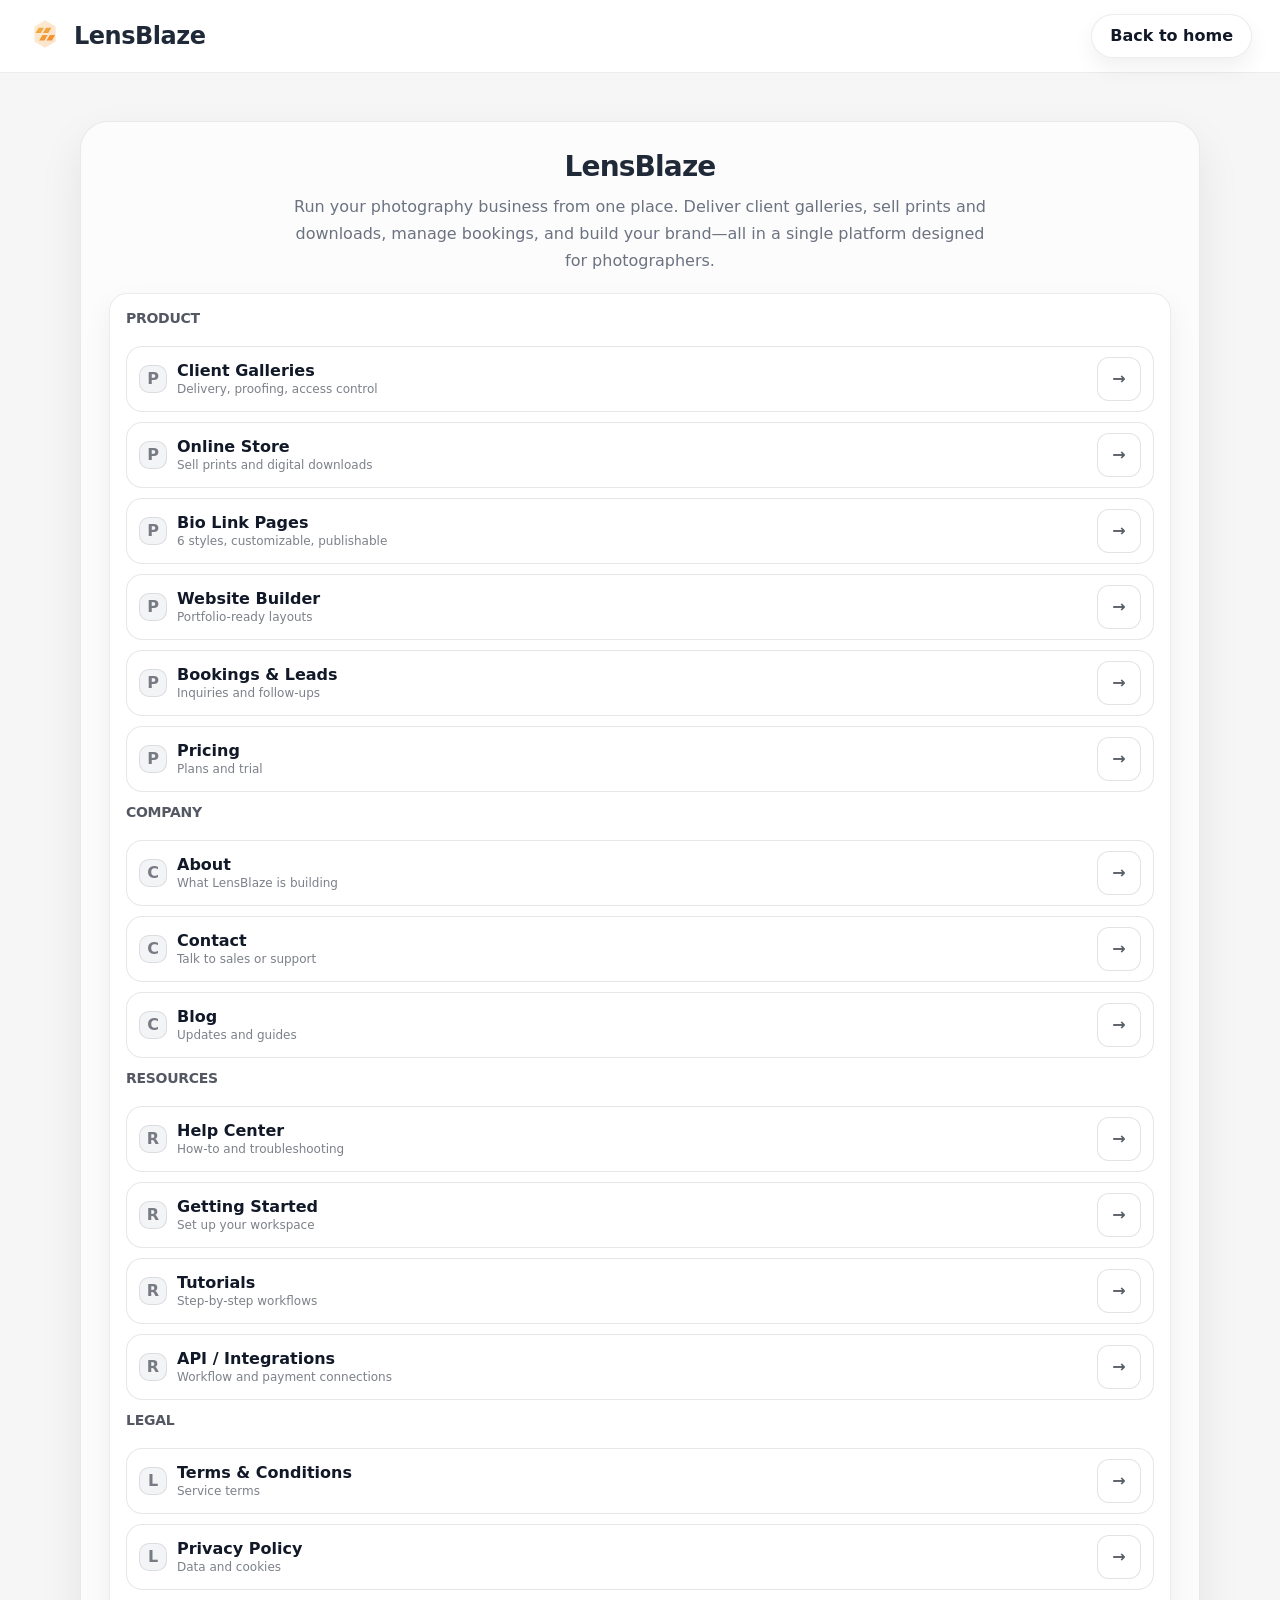
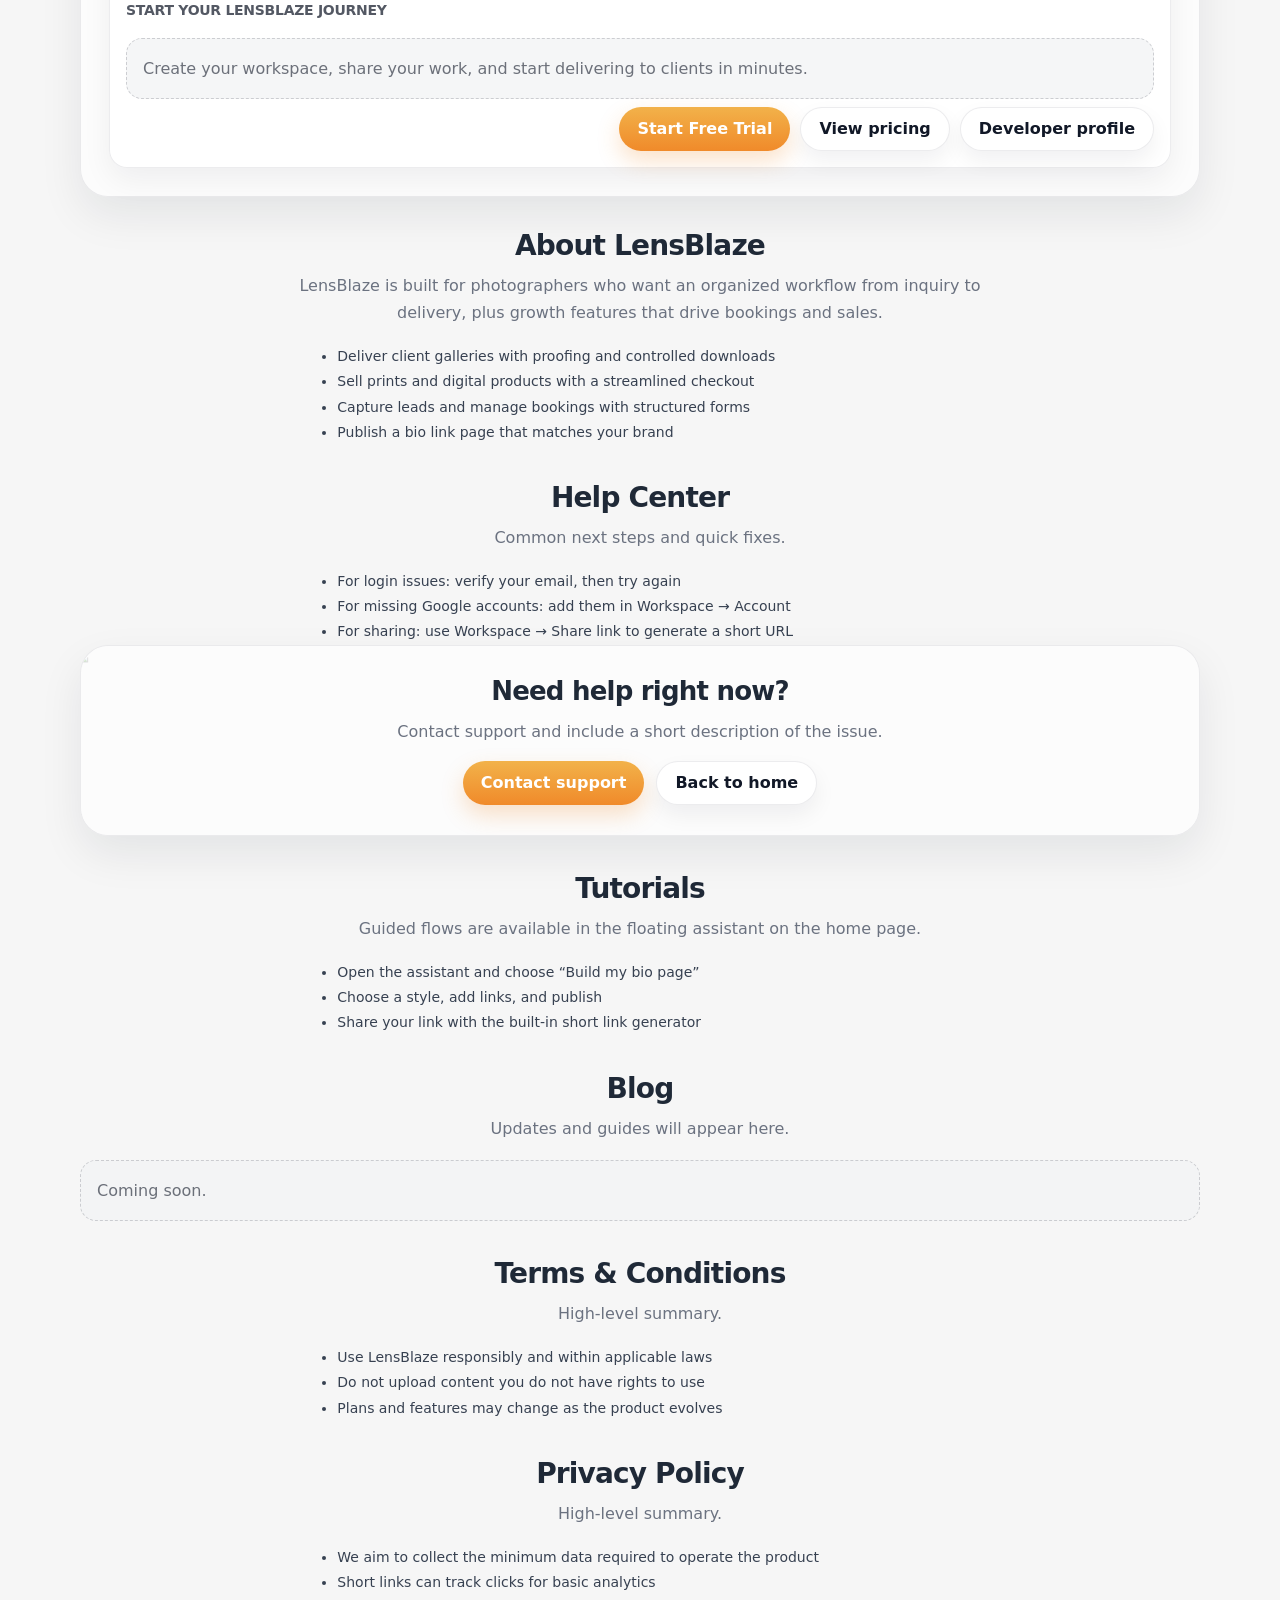
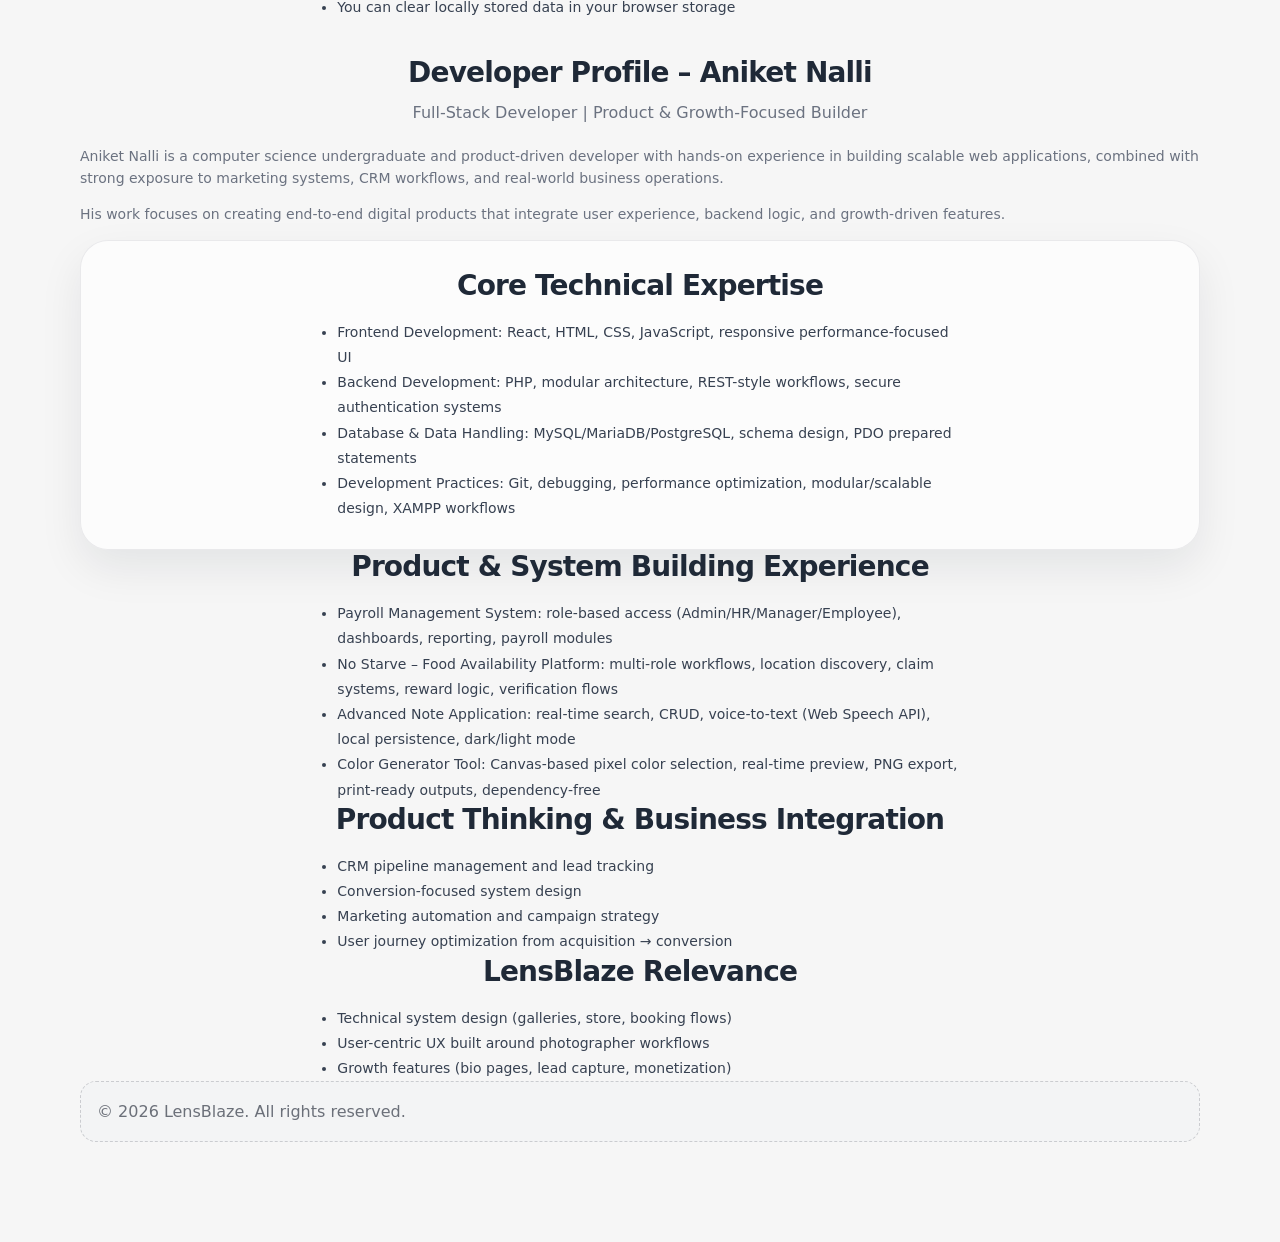
==== links.html @ 8cf66e0a "refactor: simplify environment variable handling and array syntax - Remove strict_types declaration " ====
<!doctype html>
<html lang="en">
  <head>
    <meta charset="utf-8" />
    <meta name="viewport" content="width=device-width, initial-scale=1" />
    <title>LensBlaze - Links</title>
    <link rel="stylesheet" href="./styles.css?v=20260401-3" />
  </head>
  <body>
    <header class="topbar" role="banner">
      <div class="topbar__inner">
        <a class="brand" href="./index.html" aria-label="LensBlaze home">
          <span class="brand__mark" aria-hidden="true">
            <svg viewBox="0 0 64 64" width="34" height="34">
              <defs>
                <linearGradient id="g-links" x1="0" x2="1" y1="0" y2="1">
                  <stop offset="0" stop-color="#f2b24a" />
                  <stop offset="1" stop-color="#f08a2a" />
                </linearGradient>
              </defs>
              <path fill="url(#g-links)" d="M32 6 52 18v28L32 58 12 46V18z" opacity="0.25" />
              <path
                fill="url(#g-links)"
                d="M20 20h10l-6 10h-10zm14 0h10l-6 10h-10zm-7 14h10l-6 10H21zm14 0h10l-6 10H35z"
              />
            </svg>
          </span>
          <span class="brand__name">LensBlaze</span>
        </a>
        <div class="topbar__actions">
          <a class="btn btn--secondary" href="./index.html">Back to home</a>
        </div>
      </div>
    </header>

    <main class="page" role="main">
      <section class="content">
        <section class="section section--contrast anchor" id="footer-links" aria-label="LensBlaze links">
          <header class="section__header">
            <h1 class="section__title">LensBlaze</h1>
            <p class="section__subtitle">
              Run your photography business from one place. Deliver client galleries, sell prints and downloads, manage bookings, and build your brand—all in a single platform designed for photographers.
            </p>
          </header>

          <div class="workspace__layout" style="grid-template-columns: 1fr; padding-top: 0">
            <div class="workspace__main" style="min-height: auto">
              <div class="ws-panel is-active">
                <div class="ws-grid" style="grid-template-columns: repeat(2, minmax(0, 1fr))">
                  <div class="ws-field ws-field--full" id="product" aria-label="Product">
                    <div class="ws-panel__title">Product</div>
                    <div class="ws-links" role="list">
                      <a class="ws-link" href="./index.html#features">
                        <div class="ws-link__drag">P</div>
                        <div class="ws-link__meta">
                          <div class="ws-link__title">Client Galleries</div>
                          <div class="ws-link__url">Delivery, proofing, access control</div>
                        </div>
                        <div class="ws-link__actions"><div class="ws-link__btn">→</div></div>
                      </a>
                      <a class="ws-link" href="./index.html#features">
                        <div class="ws-link__drag">P</div>
                        <div class="ws-link__meta">
                          <div class="ws-link__title">Online Store</div>
                          <div class="ws-link__url">Sell prints and digital downloads</div>
                        </div>
                        <div class="ws-link__actions"><div class="ws-link__btn">→</div></div>
                      </a>
                      <a class="ws-link" href="./index.html#bio">
                        <div class="ws-link__drag">P</div>
                        <div class="ws-link__meta">
                          <div class="ws-link__title">Bio Link Pages</div>
                          <div class="ws-link__url">6 styles, customizable, publishable</div>
                        </div>
                        <div class="ws-link__actions"><div class="ws-link__btn">→</div></div>
                      </a>
                      <a class="ws-link" href="./index.html#features">
                        <div class="ws-link__drag">P</div>
                        <div class="ws-link__meta">
                          <div class="ws-link__title">Website Builder</div>
                          <div class="ws-link__url">Portfolio-ready layouts</div>
                        </div>
                        <div class="ws-link__actions"><div class="ws-link__btn">→</div></div>
                      </a>
                      <a class="ws-link" href="./index.html#features">
                        <div class="ws-link__drag">P</div>
                        <div class="ws-link__meta">
                          <div class="ws-link__title">Bookings & Leads</div>
                          <div class="ws-link__url">Inquiries and follow-ups</div>
                        </div>
                        <div class="ws-link__actions"><div class="ws-link__btn">→</div></div>
                      </a>
                      <a class="ws-link" href="./index.html#pricing">
                        <div class="ws-link__drag">P</div>
                        <div class="ws-link__meta">
                          <div class="ws-link__title">Pricing</div>
                          <div class="ws-link__url">Plans and trial</div>
                        </div>
                        <div class="ws-link__actions"><div class="ws-link__btn">→</div></div>
                      </a>
                    </div>
                  </div>

                  <div class="ws-field ws-field--full" id="company" aria-label="Company">
                    <div class="ws-panel__title">Company</div>
                    <div class="ws-links" role="list">
                      <a class="ws-link" href="#about-lensblaze">
                        <div class="ws-link__drag">C</div>
                        <div class="ws-link__meta">
                          <div class="ws-link__title">About</div>
                          <div class="ws-link__url">What LensBlaze is building</div>
                        </div>
                        <div class="ws-link__actions"><div class="ws-link__btn">→</div></div>
                      </a>
                      <a class="ws-link" href="./index.html?modal=contact#contact">
                        <div class="ws-link__drag">C</div>
                        <div class="ws-link__meta">
                          <div class="ws-link__title">Contact</div>
                          <div class="ws-link__url">Talk to sales or support</div>
                        </div>
                        <div class="ws-link__actions"><div class="ws-link__btn">→</div></div>
                      </a>
                      <a class="ws-link" href="#blog">
                        <div class="ws-link__drag">C</div>
                        <div class="ws-link__meta">
                          <div class="ws-link__title">Blog</div>
                          <div class="ws-link__url">Updates and guides</div>
                        </div>
                        <div class="ws-link__actions"><div class="ws-link__btn">→</div></div>
                      </a>
                    </div>
                  </div>

                  <div class="ws-field ws-field--full" id="resources" aria-label="Resources">
                    <div class="ws-panel__title">Resources</div>
                    <div class="ws-links" role="list">
                      <a class="ws-link" href="#help-center">
                        <div class="ws-link__drag">R</div>
                        <div class="ws-link__meta">
                          <div class="ws-link__title">Help Center</div>
                          <div class="ws-link__url">How-to and troubleshooting</div>
                        </div>
                        <div class="ws-link__actions"><div class="ws-link__btn">→</div></div>
                      </a>
                      <a class="ws-link" href="./index.html#workspace">
                        <div class="ws-link__drag">R</div>
                        <div class="ws-link__meta">
                          <div class="ws-link__title">Getting Started</div>
                          <div class="ws-link__url">Set up your workspace</div>
                        </div>
                        <div class="ws-link__actions"><div class="ws-link__btn">→</div></div>
                      </a>
                      <a class="ws-link" href="#tutorials">
                        <div class="ws-link__drag">R</div>
                        <div class="ws-link__meta">
                          <div class="ws-link__title">Tutorials</div>
                          <div class="ws-link__url">Step-by-step workflows</div>
                        </div>
                        <div class="ws-link__actions"><div class="ws-link__btn">→</div></div>
                      </a>
                      <a class="ws-link" href="./index.html#integrations">
                        <div class="ws-link__drag">R</div>
                        <div class="ws-link__meta">
                          <div class="ws-link__title">API / Integrations</div>
                          <div class="ws-link__url">Workflow and payment connections</div>
                        </div>
                        <div class="ws-link__actions"><div class="ws-link__btn">→</div></div>
                      </a>
                    </div>
                  </div>

                  <div class="ws-field ws-field--full" id="legal" aria-label="Legal">
                    <div class="ws-panel__title">Legal</div>
                    <div class="ws-links" role="list">
                      <a class="ws-link" href="#terms">
                        <div class="ws-link__drag">L</div>
                        <div class="ws-link__meta">
                          <div class="ws-link__title">Terms & Conditions</div>
                          <div class="ws-link__url">Service terms</div>
                        </div>
                        <div class="ws-link__actions"><div class="ws-link__btn">→</div></div>
                      </a>
                      <a class="ws-link" href="#privacy">
                        <div class="ws-link__drag">L</div>
                        <div class="ws-link__meta">
                          <div class="ws-link__title">Privacy Policy</div>
                          <div class="ws-link__url">Data and cookies</div>
                        </div>
                        <div class="ws-link__actions"><div class="ws-link__btn">→</div></div>
                      </a>
                    </div>
                  </div>

                  <div class="ws-field ws-field--full" aria-label="Start journey">
                    <div class="ws-panel__title">Start your LensBlaze journey</div>
                    <div class="ws-empty">
                      Create your workspace, share your work, and start delivering to clients in minutes.
                    </div>
                    <div class="workspace__head-actions">
                      <a class="btn btn--primary" href="./index.html?modal=signup#signup">Start Free Trial</a>
                      <a class="btn btn--secondary" href="./index.html#pricing">View pricing</a>
                      <a class="btn btn--secondary" href="#developer">Developer profile</a>
                    </div>
                  </div>
                </div>
              </div>
            </div>
          </div>
        </section>

        <section class="section anchor" id="about-lensblaze" aria-label="About LensBlaze">
          <header class="section__header">
            <h2 class="section__title">About LensBlaze</h2>
            <p class="section__subtitle">
              LensBlaze is built for photographers who want an organized workflow from inquiry to delivery, plus growth features that drive bookings and sales.
            </p>
          </header>
          <ul class="bullets bullets--center">
            <li>Deliver client galleries with proofing and controlled downloads</li>
            <li>Sell prints and digital products with a streamlined checkout</li>
            <li>Capture leads and manage bookings with structured forms</li>
            <li>Publish a bio link page that matches your brand</li>
          </ul>
        </section>

        <section class="section anchor" id="help-center" aria-label="Help Center">
          <header class="section__header">
            <h2 class="section__title">Help Center</h2>
            <p class="section__subtitle">Common next steps and quick fixes.</p>
          </header>
          <ul class="bullets bullets--center">
            <li>For login issues: verify your email, then try again</li>
            <li>For missing Google accounts: add them in Workspace → Account</li>
            <li>For sharing: use Workspace → Share link to generate a short URL</li>
          </ul>
          <div class="cta">
            <img class="cta__bg" src="./assets/photo-4.jpg" alt="" loading="lazy" decoding="async" />
            <div class="cta__inner">
              <h3 class="cta__title">Need help right now?</h3>
              <p class="cta__text">Contact support and include a short description of the issue.</p>
              <div class="cta__actions">
                <a class="btn btn--primary" href="./index.html?modal=contact#contact">Contact support</a>
                <a class="btn btn--secondary" href="./index.html">Back to home</a>
              </div>
            </div>
          </div>
        </section>

        <section class="section anchor" id="tutorials" aria-label="Tutorials">
          <header class="section__header">
            <h2 class="section__title">Tutorials</h2>
            <p class="section__subtitle">Guided flows are available in the floating assistant on the home page.</p>
          </header>
          <ul class="bullets bullets--center">
            <li>Open the assistant and choose “Build my bio page”</li>
            <li>Choose a style, add links, and publish</li>
            <li>Share your link with the built-in short link generator</li>
          </ul>
        </section>

        <section class="section anchor" id="blog" aria-label="Blog">
          <header class="section__header">
            <h2 class="section__title">Blog</h2>
            <p class="section__subtitle">Updates and guides will appear here.</p>
          </header>
          <div class="ws-empty">Coming soon.</div>
        </section>

        <section class="section anchor" id="terms" aria-label="Terms and Conditions">
          <header class="section__header">
            <h2 class="section__title">Terms & Conditions</h2>
            <p class="section__subtitle">High-level summary.</p>
          </header>
          <ul class="bullets bullets--center">
            <li>Use LensBlaze responsibly and within applicable laws</li>
            <li>Do not upload content you do not have rights to use</li>
            <li>Plans and features may change as the product evolves</li>
          </ul>
        </section>

        <section class="section anchor" id="privacy" aria-label="Privacy Policy">
          <header class="section__header">
            <h2 class="section__title">Privacy Policy</h2>
            <p class="section__subtitle">High-level summary.</p>
          </header>
          <ul class="bullets bullets--center">
            <li>We aim to collect the minimum data required to operate the product</li>
            <li>Short links can track clicks for basic analytics</li>
            <li>You can clear locally stored data in your browser storage</li>
          </ul>
        </section>

        <section class="section anchor" id="developer" aria-label="Developer Profile – Aniket Nalli">
          <header class="section__header">
            <h2 class="section__title">Developer Profile – Aniket Nalli</h2>
            <p class="section__subtitle">Full-Stack Developer | Product & Growth-Focused Builder</p>
          </header>
          <p class="value__text">
            Aniket Nalli is a computer science undergraduate and product-driven developer with hands-on experience in building scalable web applications, combined with strong exposure to marketing systems, CRM workflows, and real-world business operations.
          </p>
          <p class="value__text">
            His work focuses on creating end-to-end digital products that integrate user experience, backend logic, and growth-driven features.
          </p>

          <div class="section section--contrast">
            <header class="section__header">
              <h3 class="section__title">Core Technical Expertise</h3>
            </header>
            <ul class="bullets bullets--center">
              <li>Frontend Development: React, HTML, CSS, JavaScript, responsive performance-focused UI</li>
              <li>Backend Development: PHP, modular architecture, REST-style workflows, secure authentication systems</li>
              <li>Database & Data Handling: MySQL/MariaDB/PostgreSQL, schema design, PDO prepared statements</li>
              <li>Development Practices: Git, debugging, performance optimization, modular/scalable design, XAMPP workflows</li>
            </ul>
          </div>

          <header class="section__header">
            <h3 class="section__title">Product & System Building Experience</h3>
          </header>
          <ul class="bullets bullets--center">
            <li>Payroll Management System: role-based access (Admin/HR/Manager/Employee), dashboards, reporting, payroll modules</li>
            <li>No Starve – Food Availability Platform: multi-role workflows, location discovery, claim systems, reward logic, verification flows</li>
            <li>Advanced Note Application: real-time search, CRUD, voice-to-text (Web Speech API), local persistence, dark/light mode</li>
            <li>Color Generator Tool: Canvas-based pixel color selection, real-time preview, PNG export, print-ready outputs, dependency-free</li>
          </ul>

          <header class="section__header">
            <h3 class="section__title">Product Thinking & Business Integration</h3>
          </header>
          <ul class="bullets bullets--center">
            <li>CRM pipeline management and lead tracking</li>
            <li>Conversion-focused system design</li>
            <li>Marketing automation and campaign strategy</li>
            <li>User journey optimization from acquisition → conversion</li>
          </ul>

          <header class="section__header">
            <h3 class="section__title">LensBlaze Relevance</h3>
          </header>
          <ul class="bullets bullets--center">
            <li>Technical system design (galleries, store, booking flows)</li>
            <li>User-centric UX built around photographer workflows</li>
            <li>Growth features (bio pages, lead capture, monetization)</li>
          </ul>

          <div class="ws-empty">© 2026 LensBlaze. All rights reserved.</div>
        </section>
      </section>
    </main>

    <script src="./script.js"></script>
  </body>
</html>
---- styles.css ----
:root {
  --bg: #ffffff;
  --page-bg: #f6f6f6;
  --text: #1f2937;
  --muted: #6b7280;
  --line: rgba(17, 24, 39, 0.08);
  --card: #ffffff;
  --shadow: 0 16px 40px rgba(17, 24, 39, 0.12);
  --shadow-soft: 0 10px 30px rgba(17, 24, 39, 0.1);
  --accent: #f2b24a;
  --accent-2: #f08a2a;
  --pill-bg: #fdebd2;
}

@font-face {
  font-family: Inter;
  src: url("./assets/fonts/inter/Inter-Variable.ttf") format("truetype");
  font-weight: 100 900;
  font-style: normal;
  font-display: swap;
}

@font-face {
  font-family: Inter;
  src: url("./assets/fonts/inter/Inter-VariableItalic.ttf") format("truetype");
  font-weight: 100 900;
  font-style: italic;
  font-display: swap;
}

*,
*::before,
*::after {
  box-sizing: border-box;
}

html,
body {
  height: 100%;
}

body {
  margin: 0;
  font-family: Inter, system-ui, -apple-system, Segoe UI, Roboto, Arial, sans-serif;
  color: var(--text);
  background: var(--bg);
}

a {
  color: inherit;
  text-decoration: none;
}

.sr-only {
  position: absolute;
  width: 1px;
  height: 1px;
  padding: 0;
  margin: -1px;
  overflow: hidden;
  clip: rect(0, 0, 0, 0);
  border: 0;
}

.topbar {
  position: sticky;
  top: 0;
  z-index: 50;
  background: var(--bg);
  border-bottom: 1px solid var(--line);
}

.topbar__inner {
  height: 72px;
  display: flex;
  align-items: center;
  justify-content: space-between;
  gap: 20px;
  padding: 0 28px;
}

.brand {
  display: flex;
  align-items: center;
  gap: 12px;
}

.brand__name {
  font-size: 24px;
  font-weight: 700;
  letter-spacing: -0.02em;
}

.nav {
  display: flex;
  align-items: center;
  gap: 20px;
  flex: 1;
  justify-content: center;
}

.nav__plain {
  font-weight: 500;
  color: #374151;
}

.nav__dropdown {
  position: relative;
}

.nav__trigger {
  border: 0;
  background: transparent;
  font: inherit;
  font-weight: 500;
  color: #374151;
  cursor: pointer;
  display: inline-flex;
  align-items: center;
  min-height: 44px;
  padding: 10px 6px;
  border-radius: 10px;
}

.nav__trigger.is-active {
  color: #111827;
}

.nav__chev {
  font-size: 12px;
  color: #9ca3af;
  margin-left: 2px;
}

.nav__menu {
  display: none;
  position: absolute;
  top: calc(100% + 8px);
  left: 0;
  min-width: 200px;
  background: var(--bg);
  border: 1px solid var(--line);
  border-radius: 14px;
  padding: 10px;
  box-shadow: var(--shadow-soft);
}

.nav__menu--right {
  left: auto;
  right: 0;
}

.nav__dropdown.is-open .nav__menu {
  display: block;
}

.nav__link {
  display: flex;
  align-items: center;
  padding: 10px 10px;
  min-height: 44px;
  border-radius: 10px;
  font-weight: 500;
  color: #374151;
}

.nav__link--btn {
  width: 100%;
  border: 0;
  background: transparent;
  text-align: left;
  font: inherit;
  cursor: pointer;
}

.nav__link:hover {
  background: rgba(242, 178, 74, 0.14);
}

.nav__dropdown--profile {
  position: relative;
}

.nav__trigger--profile {
  display: inline-flex;
  align-items: center;
  gap: 10px;
  padding: 10px 10px;
  border-radius: 999px;
  border: 1px solid var(--line);
  background: #fff;
  box-shadow: 0 10px 22px rgba(17, 24, 39, 0.06);
  line-height: 1;
}

.nav__avatar {
  width: 28px;
  height: 28px;
  border-radius: 999px;
  border: 1px solid rgba(17, 24, 39, 0.12);
  background-color: rgba(17, 24, 39, 0.08);
  background-image: linear-gradient(180deg, rgba(242, 178, 74, 0.55), rgba(240, 138, 42, 0.25)), url("./assets/photo-3.jpg");
  background-size: cover;
  background-position: center;
  display: grid;
  place-items: center;
  color: rgba(17, 24, 39, 0.75);
  font-weight: 900;
  font-size: 12px;
  overflow: hidden;
}

.nav__profile-label {
  font-weight: 800;
  font-size: 13px;
  color: #111827;
  max-width: 120px;
  overflow: hidden;
  text-overflow: ellipsis;
  white-space: nowrap;
}

.topbar__actions {
  display: flex;
  align-items: center;
  gap: 16px;
}

.topbar__login {
  color: #374151;
  font-weight: 500;
}

.auth-body {
  background-color: #0b1220;
  background-image: linear-gradient(180deg, rgba(11, 18, 32, 0.2), rgba(11, 18, 32, 0.85)),
    radial-gradient(1200px 700px at 55% -10%, rgba(242, 178, 74, 0.22), rgba(11, 18, 32, 0) 55%),
    url("./assets/photo-1.jpg");
  background-size: cover;
  background-position: center;
}

.auth-shell {
  min-height: 100vh;
  padding: 42px 20px;
  display: grid;
  place-items: center;
  position: relative;
  overflow: hidden;
}

.auth-shell::before,
.auth-shell::after {
  content: "";
  position: absolute;
  width: 920px;
  height: 420px;
  left: 50%;
  transform: translateX(-50%);
  border-radius: 999px;
  background: radial-gradient(circle at 30% 35%, rgba(255, 255, 255, 0.92), rgba(255, 255, 255, 0) 60%);
  filter: blur(2px);
  opacity: 0.9;
}

.auth-shell::before {
  bottom: -130px;
}

.auth-shell::after {
  bottom: 30px;
  width: 720px;
  height: 320px;
  opacity: 0.6;
}

.auth-brand {
  position: absolute;
  top: 22px;
  left: 24px;
  z-index: 2;
}

.auth-card {
  width: min(460px, calc(100% - 28px));
  background: rgba(255, 255, 255, 0.78);
  border: 1px solid rgba(17, 24, 39, 0.12);
  border-radius: 26px;
  box-shadow: 0 26px 70px rgba(17, 24, 39, 0.16);
  padding: 22px 22px 20px;
  position: relative;
  z-index: 2;
  backdrop-filter: blur(10px);
}

.auth-card__icon {
  width: 52px;
  height: 52px;
  border-radius: 18px;
  display: grid;
  place-items: center;
  margin: 0 auto 12px;
  color: #111827;
  background: rgba(255, 255, 255, 0.9);
  border: 1px solid rgba(17, 24, 39, 0.12);
  box-shadow: 0 18px 44px rgba(17, 24, 39, 0.08);
}

.auth-card__title {
  margin: 0;
  text-align: center;
  font-size: 22px;
  letter-spacing: -0.03em;
}

.auth-card__subtitle {
  margin: 8px 0 0;
  text-align: center;
  color: var(--muted);
  line-height: 1.6;
  font-size: 14px;
}

.auth-form {
  display: grid;
  gap: 12px;
  margin-top: 16px;
}

.auth-field {
  position: relative;
  display: grid;
}

.auth-field__icon {
  position: absolute;
  left: 12px;
  top: 50%;
  transform: translateY(-50%);
  color: rgba(17, 24, 39, 0.55);
}

.auth-field__icon svg {
  display: block;
}

.auth-field__input {
  width: 100%;
  border: 1px solid rgba(17, 24, 39, 0.12);
  background: rgba(255, 255, 255, 0.9);
  border-radius: 14px;
  padding: 12px 44px 12px 42px;
  font: inherit;
  outline: none;
}

.auth-field__input:focus {
  border-color: rgba(240, 138, 42, 0.55);
  box-shadow: 0 0 0 4px rgba(242, 178, 74, 0.22);
}

.auth-field__input[aria-invalid="true"] {
  border-color: rgba(220, 38, 38, 0.55);
  box-shadow: 0 0 0 4px rgba(220, 38, 38, 0.16);
}

.auth-field__error {
  margin-top: 6px;
  color: #b91c1c;
  font-size: 12px;
  line-height: 1.6;
  font-weight: 700;
}

.auth-field__toggle {
  position: absolute;
  right: 10px;
  top: 50%;
  transform: translateY(-50%);
  width: 44px;
  height: 44px;
  border-radius: 12px;
  border: 1px solid rgba(17, 24, 39, 0.1);
  background: rgba(255, 255, 255, 0.7);
  cursor: pointer;
  display: grid;
  place-items: center;
  color: rgba(17, 24, 39, 0.55);
  line-height: 1;
}

.auth-field__toggle svg {
  display: block;
}

.auth-row {
  display: flex;
  justify-content: flex-end;
  margin-top: -4px;
}

.auth-link {
  font-size: 13px;
  font-weight: 600;
  color: rgba(17, 24, 39, 0.72);
}

.auth-link:hover {
  text-decoration: underline;
}

.auth-submit {
  width: 100%;
  justify-content: center;
  padding: 14px 18px;
}

.auth-divider {
  display: grid;
  grid-template-columns: 1fr auto 1fr;
  align-items: center;
  gap: 12px;
  margin-top: 4px;
  color: rgba(17, 24, 39, 0.45);
  font-size: 12px;
  font-weight: 700;
}

.auth-divider__line {
  height: 1px;
  background: rgba(17, 24, 39, 0.12);
}

.auth-social {
  display: grid;
  grid-template-columns: repeat(3, minmax(0, 1fr));
  gap: 10px;
}

.auth-social__btn {
  display: inline-flex;
  align-items: center;
  justify-content: center;
  gap: 10px;
  width: 100%;
  border-radius: 14px;
  padding: 11px 12px;
  min-height: 44px;
  border: 1px solid rgba(17, 24, 39, 0.12);
  background: rgba(255, 255, 255, 0.9);
  cursor: pointer;
  font: inherit;
  font-weight: 700;
  font-size: 13px;
  color: #111827;
  line-height: 1.2;
}

.auth-social__btn svg {
  display: block;
  flex: 0 0 auto;
}

.auth-social__btn:hover {
  box-shadow: 0 12px 30px rgba(17, 24, 39, 0.08);
}

.btn {
  display: inline-flex;
  align-items: center;
  justify-content: center;
  gap: 10px;
  border: 0;
  cursor: pointer;
  font: inherit;
  font-weight: 600;
  border-radius: 999px;
  padding: 12px 18px;
  min-height: 44px;
  line-height: 1;
  white-space: nowrap;
}

.btn--primary {
  color: #fff;
  background: linear-gradient(180deg, var(--accent), var(--accent-2));
  box-shadow: 0 10px 22px rgba(240, 138, 42, 0.25);
}

.btn--secondary {
  color: #111827;
  background: #fff;
  border: 1px solid var(--line);
  box-shadow: 0 10px 22px rgba(17, 24, 39, 0.06);
}

.btn--search {
  width: 160px;
  padding: 14px 18px;
  color: #fff;
  background: linear-gradient(180deg, var(--accent), var(--accent-2));
}

.btn--ghost {
  margin-top: 18px;
  color: #111827;
  background: linear-gradient(180deg, var(--accent), var(--accent-2));
  padding: 14px 22px;
  box-shadow: 0 10px 22px rgba(240, 138, 42, 0.22);
}

.page {
  background: var(--page-bg);
  min-height: calc(100vh - 72px);
  display: block;
  padding: 48px 28px 96px;
  position: relative;
}

.sidebar {
  display: grid;
  grid-template-columns: 44px 1fr;
  gap: 20px;
  align-items: start;
}

.social {
  position: sticky;
  top: 108px;
  display: grid;
  gap: 14px;
}

.social__btn {
  width: 44px;
  height: 44px;
  display: grid;
  place-items: center;
  border: 1px solid var(--line);
  background: #fff;
  border-radius: 10px;
  color: #3b82f6;
}

.social__btn:nth-child(2) {
  color: #0ea5e9;
}

.social__btn:nth-child(3) {
  color: #0f172a;
}

.social__btn:nth-child(4) {
  color: #22c55e;
}

.filters {
  background: transparent;
}

.filters__group {
  background: transparent;
  margin-bottom: 26px;
}

.filters__title {
  display: flex;
  align-items: center;
  gap: 10px;
  font-weight: 700;
  color: #111827;
  margin-bottom: 10px;
}

.filters__icon {
  width: 18px;
  height: 18px;
  display: inline-flex;
  align-items: center;
  justify-content: center;
  color: #a16207;
}

.filters__item {
  padding: 10px 10px;
  border-radius: 12px;
  color: #374151;
  font-weight: 500;
}

.filters__item.is-active {
  color: #d97706;
}

.content {
  max-width: 1120px;
  margin: 0 auto;
  width: 100%;
  display: flex;
  flex-direction: column;
  gap: 28px;
}

.hero {
  background: #fff;
  border: 1px solid var(--line);
  border-radius: 28px;
  box-shadow: var(--shadow-soft);
  overflow: hidden;
}

.hero__inner {
  display: grid;
  grid-template-columns: 1.1fr 0.9fr;
  gap: 28px;
  padding: 34px;
  align-items: center;
}

.hero__eyebrow {
  font-weight: 700;
  color: #b45309;
  letter-spacing: 0.02em;
  text-transform: uppercase;
  font-size: 12px;
}

.hero__title {
  margin: 12px 0 10px;
  font-size: 42px;
  line-height: 1.05;
  letter-spacing: -0.04em;
}

.hero__lead {
  margin: 0;
  font-size: 16px;
  line-height: 1.6;
  color: var(--muted);
  max-width: 52ch;
}

.hero__lead--secondary {
  margin-top: 10px;
}

.hero__actions {
  display: flex;
  gap: 12px;
  flex-wrap: wrap;
  margin-top: 18px;
}

.hero__fineprint {
  margin-top: 12px;
  color: #6b7280;
  font-size: 13px;
}

.hero__visual {
  display: grid;
  gap: 14px;
}

.hero__mock {
  background: linear-gradient(180deg, rgba(242, 178, 74, 0.18), rgba(240, 138, 42, 0.08));
  border: 1px solid rgba(17, 24, 39, 0.08);
  border-radius: 22px;
  overflow: hidden;
  box-shadow: 0 18px 44px rgba(17, 24, 39, 0.1);
}

.hero__mock-top {
  display: flex;
  gap: 8px;
  padding: 12px 14px;
  background: rgba(255, 255, 255, 0.85);
  border-bottom: 1px solid rgba(17, 24, 39, 0.08);
}

.hero__dot {
  width: 10px;
  height: 10px;
  border-radius: 999px;
  background: rgba(17, 24, 39, 0.14);
}

.hero__mock-body {
  display: grid;
  grid-template-columns: repeat(2, 1fr);
  gap: 10px;
  padding: 14px;
}

.hero__thumb {
  border-radius: 16px;
  width: 100%;
  height: 120px;
  object-fit: cover;
  object-position: center;
  background-image: none;
  background-color: rgba(17, 24, 39, 0.08);
  box-shadow: 0 14px 30px rgba(17, 24, 39, 0.14);
}

.hero__thumb--one {
  background-image: none;
}

.hero__thumb--two {
  background-image: none;
}

.hero__thumb--three {
  background-image: none;
}

.hero__thumb--four {
  background-image: none;
}

.hero__stats {
  display: grid;
  grid-template-columns: repeat(3, minmax(0, 1fr));
  gap: 12px;
}

.stat {
  background: #fff;
  border: 1px solid var(--line);
  border-radius: 18px;
  padding: 14px 14px;
  box-shadow: 0 12px 28px rgba(17, 24, 39, 0.06);
}

.stat__value {
  font-weight: 800;
  letter-spacing: -0.02em;
  color: #111827;
}

.stat__label {
  color: #6b7280;
  font-size: 12px;
  margin-top: 4px;
}

.section {
  padding: 4px 0;
}

.section__header {
  text-align: center;
  margin-bottom: 18px;
}

.section__title {
  margin: 0;
  font-size: 28px;
  letter-spacing: -0.03em;
}

.section__subtitle {
  margin: 10px auto 0;
  max-width: 68ch;
  color: var(--muted);
  line-height: 1.7;
}

.workspace {
  background: #fff;
  border: 1px solid var(--line);
  border-radius: 28px;
  box-shadow: var(--shadow-soft);
  padding: 26px;
}

.workspace__head {
  display: flex;
  align-items: flex-start;
  justify-content: space-between;
  gap: 16px;
  padding-bottom: 18px;
  border-bottom: 1px solid var(--line);
}

.workspace__title {
  margin: 0;
  font-size: 22px;
  letter-spacing: -0.03em;
}

.workspace__subtitle {
  margin: 8px 0 0;
  color: var(--muted);
  line-height: 1.7;
  font-size: 14px;
}

.workspace__head-actions {
  display: flex;
  gap: 10px;
  flex-wrap: wrap;
  justify-content: flex-end;
}

.workspace__layout {
  display: grid;
  grid-template-columns: 220px minmax(0, 1fr) 360px;
  gap: 16px;
  padding-top: 18px;
  align-items: start;
}

.workspace__nav {
  position: sticky;
  top: 108px;
  display: grid;
  gap: 8px;
  padding: 12px;
  border: 1px solid var(--line);
  border-radius: 18px;
  background: rgba(255, 255, 255, 0.9);
  box-shadow: 0 12px 30px rgba(17, 24, 39, 0.06);
}

.ws-nav__item {
  appearance: none;
  text-align: left;
  border: 1px solid rgba(17, 24, 39, 0.1);
  background: rgba(255, 255, 255, 0.9);
  padding: 10px 12px;
  min-height: 44px;
  border-radius: 14px;
  cursor: pointer;
  font: inherit;
  font-weight: 700;
  color: #111827;
}

.ws-nav__item.is-active {
  border-color: rgba(240, 138, 42, 0.28);
  box-shadow: 0 0 0 4px rgba(242, 178, 74, 0.18);
}

.workspace__main {
  border: 1px solid var(--line);
  border-radius: 18px;
  background: rgba(255, 255, 255, 0.92);
  box-shadow: 0 12px 30px rgba(17, 24, 39, 0.06);
  padding: 16px;
  min-height: 520px;
}

.ws-panel {
  display: none;
}

.ws-panel.is-active {
  display: block;
}

.ws-panel__title {
  font-weight: 900;
  letter-spacing: -0.02em;
  font-size: 14px;
  text-transform: uppercase;
  color: rgba(17, 24, 39, 0.72);
  margin-bottom: 12px;
}

.ws-grid {
  display: grid;
  grid-template-columns: repeat(2, minmax(0, 1fr));
  gap: 12px;
}

.ws-field {
  display: grid;
  gap: 8px;
}

.ws-field--full {
  grid-column: 1 / -1;
}

.ws-field__label {
  font-weight: 800;
  font-size: 13px;
  color: #111827;
}

.ws-field__hint {
  color: rgba(17, 24, 39, 0.55);
  font-size: 12px;
  line-height: 1.6;
}

.ws-field__input {
  width: 100%;
  border: 1px solid rgba(17, 24, 39, 0.14);
  border-radius: 14px;
  padding: 12px 12px;
  font: inherit;
  outline: none;
  background: #fff;
}

.ws-field__input:focus {
  border-color: rgba(240, 138, 42, 0.55);
  box-shadow: 0 0 0 4px rgba(242, 178, 74, 0.18);
}

.ws-field__textarea {
  resize: vertical;
}

.ws-field__color {
  height: 46px;
  padding: 6px 8px;
}

.ws-toggle {
  width: 100%;
  border: 1px solid rgba(17, 24, 39, 0.14);
  border-radius: 14px;
  padding: 12px 12px;
  min-height: 44px;
  background: #fff;
  cursor: pointer;
  font-weight: 800;
}

.ws-choice {
  display: flex;
  flex-wrap: wrap;
  gap: 8px;
}

.ws-pill {
  appearance: none;
  border: 1px solid rgba(17, 24, 39, 0.14);
  background: rgba(255, 255, 255, 0.9);
  color: #111827;
  font-weight: 800;
  font-size: 12px;
  padding: 10px 14px;
  min-height: 44px;
  border-radius: 999px;
  cursor: pointer;
}

.ws-pill.is-active {
  border-color: rgba(240, 138, 42, 0.32);
  background: rgba(242, 178, 74, 0.18);
}

.ws-links {
  display: grid;
  gap: 10px;
}

.ws-link {
  appearance: none;
  display: grid;
  grid-template-columns: 28px 1fr auto;
  align-items: center;
  gap: 10px;
  padding: 10px 12px;
  border-radius: 16px;
  border: 1px solid rgba(17, 24, 39, 0.1);
  background: rgba(255, 255, 255, 0.92);
  text-align: left;
  cursor: pointer;
  font: inherit;
}

.ws-link[draggable="true"] {
  cursor: grab;
}

.ws-link__drag {
  width: 28px;
  height: 28px;
  border-radius: 10px;
  border: 1px solid rgba(17, 24, 39, 0.1);
  background: rgba(243, 244, 246, 1);
  display: grid;
  place-items: center;
  font-weight: 900;
  color: rgba(17, 24, 39, 0.55);
}

.ws-link__title {
  font-weight: 800;
  color: #111827;
  line-height: 1.2;
}

.ws-link__url {
  color: rgba(17, 24, 39, 0.55);
  font-size: 12px;
  margin-top: 2px;
  overflow: hidden;
  text-overflow: ellipsis;
  white-space: nowrap;
}

.ws-link__meta {
  display: grid;
}

.ws-link__actions {
  display: flex;
  gap: 8px;
}

.ws-link__btn {
  width: 44px;
  height: 44px;
  border-radius: 12px;
  border: 1px solid rgba(17, 24, 39, 0.12);
  background: #fff;
  cursor: pointer;
  font-weight: 900;
  color: rgba(17, 24, 39, 0.7);
  display: grid;
  place-items: center;
  line-height: 1;
}

.ws-link__btn svg {
  display: block;
}

.ws-add {
  display: grid;
  grid-template-columns: 1fr 1.2fr auto;
  gap: 10px;
}

.ws-empty {
  color: rgba(17, 24, 39, 0.6);
  line-height: 1.7;
  background: rgba(243, 244, 246, 0.8);
  border: 1px dashed rgba(17, 24, 39, 0.18);
  border-radius: 16px;
  padding: 16px;
}

.workspace__preview {
  position: sticky;
  top: 108px;
  border: 1px solid var(--line);
  border-radius: 18px;
  background: rgba(255, 255, 255, 0.92);
  box-shadow: 0 12px 30px rgba(17, 24, 39, 0.06);
  padding: 12px;
  max-height: calc(100vh - 128px);
  overflow: auto;
  transition: top 140ms ease;
}

.ws-preview__head {
  display: flex;
  justify-content: space-between;
  align-items: baseline;
  gap: 12px;
  padding: 6px 6px 12px;
}

.ws-preview__title {
  font-weight: 900;
  letter-spacing: -0.02em;
  font-size: 13px;
}

.ws-preview__url {
  color: rgba(17, 24, 39, 0.55);
  font-size: 12px;
  text-align: right;
  overflow: hidden;
  text-overflow: ellipsis;
  white-space: nowrap;
}

.template-preview--live {
  padding: 10px;
}

.template-preview--live .tp {
  max-height: none;
}

.bio {
  background: #fff;
  border: 1px solid var(--line);
  border-radius: 28px;
  box-shadow: var(--shadow-soft);
  padding: 30px;
}

.bio__grid {
  display: grid;
  grid-template-columns: 1.1fr 0.9fr;
  gap: 18px;
  align-items: start;
}

.bio__title {
  margin: 0;
  font-size: 24px;
  letter-spacing: -0.03em;
}

.bio__text {
  margin: 10px 0 0;
  color: var(--muted);
  line-height: 1.7;
}

.bio__actions {
  display: flex;
  gap: 12px;
  flex-wrap: wrap;
  margin-top: 16px;
}

.bio__card {
  background: rgba(255, 255, 255, 0.85);
  border: 1px solid var(--line);
  border-radius: 22px;
  padding: 18px;
  box-shadow: 0 16px 38px rgba(17, 24, 39, 0.06);
}

.bio__card--templates {
  display: grid;
  gap: 14px;
}

.bio__card-title {
  font-weight: 900;
  letter-spacing: -0.02em;
  margin-bottom: 10px;
}

.bio__card-title--flush {
  margin-bottom: 0;
}

.template-tabs {
  display: flex;
  flex-wrap: wrap;
  gap: 8px;
}

.template-tab {
  appearance: none;
  border: 1px solid rgba(17, 24, 39, 0.14);
  background: rgba(255, 255, 255, 0.85);
  color: #111827;
  font-weight: 700;
  font-size: 12px;
  padding: 8px 12px;
  min-height: 44px;
  border-radius: 999px;
  cursor: pointer;
  transition: transform 140ms ease, background 140ms ease, border-color 140ms ease;
}

.template-tab:hover {
  transform: translateY(-1px);
}

.template-tab:active {
  transform: translateY(0);
}

.template-tab.is-active {
  border-color: rgba(240, 138, 42, 0.32);
  background: rgba(242, 178, 74, 0.18);
}

.template-preview {
  border: 1px solid rgba(17, 24, 39, 0.1);
  background: rgba(249, 250, 251, 0.85);
  border-radius: 18px;
  padding: 12px;
}

.tp {
  --tp-bg: #ffffff;
  --tp-surface: rgba(255, 255, 255, 0.92);
  --tp-text: #111827;
  --tp-muted: #6b7280;
  --tp-accent: #f08a2a;
  --tp-accent-2: #f2b24a;
  --tp-radius: 18px;
  --tp-gap: 10px;
  --tp-max-h: 420px;
  --tp-link-radius: 999px;
  background: var(--tp-bg);
  color: var(--tp-text);
  border-radius: 16px;
  border: 1px solid rgba(17, 24, 39, 0.08);
  padding: 14px;
  display: grid;
  gap: var(--tp-gap);
  overflow: hidden;
  max-height: var(--tp-max-h);
}

.tp__profile {
  display: grid;
  gap: 6px;
  justify-items: center;
  text-align: center;
}

.tp__avatar {
  width: 54px;
  height: 54px;
  border-radius: 999px;
  background: radial-gradient(circle at 30% 30%, rgba(242, 178, 74, 0.9), rgba(240, 138, 42, 0.7));
  border: 1px solid rgba(17, 24, 39, 0.14);
}

.tp__name {
  font-weight: 900;
  letter-spacing: -0.03em;
  font-size: 16px;
  line-height: 1.2;
}

.tp__bio {
  color: var(--tp-muted);
  font-size: 12px;
  line-height: 1.6;
  max-width: 34ch;
}

.tp__links {
  display: grid;
  gap: 8px;
}

.tp__link {
  display: grid;
  align-items: center;
  justify-content: center;
  text-decoration: none;
  color: var(--tp-text);
  background: var(--tp-surface);
  border: 1px solid rgba(17, 24, 39, 0.12);
  border-radius: var(--tp-link-radius);
  padding: 10px 12px;
  font-weight: 800;
  font-size: 12px;
  line-height: 1.1;
}

.tp__link--primary {
  background: linear-gradient(180deg, var(--tp-accent-2), var(--tp-accent));
  border-color: rgba(240, 138, 42, 0.3);
}

.tp[data-btn="outline"] .tp__link {
  background: transparent;
  border-color: rgba(17, 24, 39, 0.22);
}

.tp[data-btn="outline"] .tp__link--primary {
  background: transparent;
  border-color: rgba(240, 138, 42, 0.55);
  color: var(--tp-text);
}

.tp[data-btn="ghost"] .tp__link {
  background: transparent;
  border-color: transparent;
}

.tp[data-btn="ghost"] .tp__link--primary {
  background: transparent;
  border-color: transparent;
  color: var(--tp-accent);
}

.tp__module {
  display: none;
}

.tp__grid {
  display: grid;
  grid-template-columns: repeat(3, minmax(0, 1fr));
  gap: 8px;
}

.tp__tile {
  border-radius: 14px;
  border: 1px solid rgba(17, 24, 39, 0.08);
  background: linear-gradient(135deg, rgba(17, 24, 39, 0.06), rgba(240, 138, 42, 0.14));
  aspect-ratio: 1 / 1;
}

.tp__feed {
  display: grid;
  gap: 10px;
}

.tp__card {
  border-radius: var(--tp-radius);
  background: var(--tp-surface);
  border: 1px solid rgba(17, 24, 39, 0.12);
  overflow: hidden;
}

.tp__card-media {
  height: 88px;
  background: linear-gradient(135deg, rgba(242, 178, 74, 0.45), rgba(240, 138, 42, 0.2));
}

.tp__card-body {
  padding: 10px 12px;
  display: grid;
  gap: 8px;
}

.tp__caption {
  color: var(--tp-muted);
  font-size: 12px;
  line-height: 1.6;
}

.tp__editorial {
  display: grid;
  gap: 10px;
}

.tp__hero {
  border-radius: 14px;
  height: 112px;
  border: 1px solid rgba(17, 24, 39, 0.08);
  background: linear-gradient(135deg, rgba(17, 24, 39, 0.08), rgba(242, 178, 74, 0.3));
}

.tp__sections {
  display: grid;
  gap: 8px;
}

.tp__section {
  display: flex;
  justify-content: space-between;
  align-items: center;
  padding: 10px 12px;
  border-radius: 14px;
  background: var(--tp-surface);
  border: 1px solid rgba(17, 24, 39, 0.12);
  font-weight: 800;
  font-size: 12px;
}

.tp__booking {
  display: grid;
  gap: 10px;
}

.tp__trust {
  display: flex;
  flex-wrap: wrap;
  gap: 8px;
}

.tp__badge {
  font-size: 11px;
  font-weight: 800;
  padding: 6px 10px;
  border-radius: 999px;
  border: 1px solid rgba(17, 24, 39, 0.12);
  background: rgba(243, 244, 246, 1);
  color: #111827;
}

.tp__sticky {
  position: sticky;
  bottom: 0;
  background: rgba(255, 255, 255, 0.92);
  border-top: 1px solid rgba(17, 24, 39, 0.1);
  padding-top: 10px;
  margin-top: 2px;
}

.tp__social {
  display: flex;
  justify-content: center;
  gap: 10px;
  color: var(--tp-muted);
  font-weight: 800;
  font-size: 12px;
}

.template-preview[data-template="minimal"] .tp {
  --tp-bg: #ffffff;
  --tp-surface: rgba(255, 255, 255, 0.92);
  --tp-text: #111827;
  --tp-muted: #6b7280;
  --tp-radius: 18px;
  --tp-gap: 12px;
  font-family: ui-sans-serif, system-ui, -apple-system, Segoe UI, Roboto, Helvetica, Arial, "Apple Color Emoji", "Segoe UI Emoji";
}

.template-preview[data-template="minimal"] .tp__profile {
  justify-items: center;
}

.template-preview[data-template="minimal"] .tp__module--links {
  display: block;
}

.template-preview[data-template="grid"] .tp {
  --tp-bg: #0b1220;
  --tp-surface: rgba(17, 24, 39, 0.72);
  --tp-text: #f9fafb;
  --tp-muted: rgba(249, 250, 251, 0.76);
  --tp-accent: #f59e0b;
  --tp-accent-2: #f97316;
  --tp-gap: 10px;
  --tp-max-h: none;
  font-family: ui-sans-serif, system-ui, -apple-system, Segoe UI, Roboto, Helvetica, Arial, "Apple Color Emoji", "Segoe UI Emoji";
}

.template-preview[data-template="grid"] .tp__profile {
  grid-auto-flow: column;
  grid-template-columns: 44px 1fr;
  justify-items: start;
  align-items: center;
  text-align: left;
  gap: 10px;
}

.template-preview[data-template="grid"] .tp__avatar {
  width: 44px;
  height: 44px;
}

.template-preview[data-template="grid"] .tp__bio {
  max-width: none;
}

.template-preview[data-template="grid"] .tp__module--grid {
  display: block;
}

.template-preview[data-template="grid"] .tp__grid {
  grid-template-columns: repeat(3, minmax(0, 1fr));
}

.template-preview[data-template="grid"] .tp__tile {
  aspect-ratio: 3 / 4;
  background: linear-gradient(135deg, rgba(249, 250, 251, 0.06), rgba(245, 158, 11, 0.22));
}

@media (max-width: 520px) {
  .hero__stats {
    grid-template-columns: 1fr;
  }
  .template-preview[data-template="grid"] .tp__grid {
    grid-template-columns: repeat(2, minmax(0, 1fr));
  }
}

.template-preview[data-template="feed"] .tp {
  --tp-bg: #ffffff;
  --tp-surface: rgba(255, 255, 255, 0.92);
  --tp-text: #111827;
  --tp-muted: #6b7280;
  --tp-accent: #111827;
  --tp-accent-2: #6b7280;
  --tp-radius: 16px;
  --tp-gap: 10px;
  font-family: ui-sans-serif, system-ui, -apple-system, Segoe UI, Roboto, Helvetica, Arial, "Apple Color Emoji", "Segoe UI Emoji";
}

.template-preview[data-template="feed"] .tp__profile {
  justify-items: start;
  text-align: left;
}

.template-preview[data-template="feed"] .tp__avatar {
  border-radius: 16px;
}

.template-preview[data-template="feed"] .tp__module--feed {
  display: block;
}

.template-preview[data-template="feed"] .tp__link {
  border-radius: 14px;
  justify-content: space-between;
  padding: 10px 12px;
}

.template-preview[data-template="editorial"] .tp {
  --tp-bg: #fbfbf9;
  --tp-surface: rgba(255, 255, 255, 0.92);
  --tp-text: #111827;
  --tp-muted: #4b5563;
  --tp-accent: #111827;
  --tp-accent-2: #111827;
  --tp-gap: 12px;
  font-family: ui-serif, Georgia, Cambria, "Times New Roman", Times, serif;
}

.template-preview[data-template="editorial"] .tp__profile {
  justify-items: start;
  text-align: left;
}

.template-preview[data-template="editorial"] .tp__name {
  font-size: 18px;
}

.template-preview[data-template="editorial"] .tp__module--editorial {
  display: block;
}

.template-preview[data-template="editorial"] .tp__link {
  border-radius: 12px;
  background: transparent;
  border-style: dashed;
}

.template-preview[data-template="booking"] .tp {
  --tp-bg: #0b1220;
  --tp-surface: rgba(17, 24, 39, 0.78);
  --tp-text: #f9fafb;
  --tp-muted: rgba(249, 250, 251, 0.76);
  --tp-accent: #f97316;
  --tp-accent-2: #f2b24a;
  --tp-gap: 10px;
  font-family: ui-sans-serif, system-ui, -apple-system, Segoe UI, Roboto, Helvetica, Arial, "Apple Color Emoji", "Segoe UI Emoji";
}

.template-preview[data-template="booking"] .tp__profile {
  justify-items: start;
  text-align: left;
}

.template-preview[data-template="booking"] .tp__avatar {
  width: 48px;
  height: 48px;
  border-radius: 999px;
}

.template-preview[data-template="booking"] .tp__module--booking {
  display: block;
}

.template-preview[data-template="booking"] .tp__link {
  border-radius: 14px;
}

.template-preview[data-template="booking"] .tp__link--primary {
  color: #111827;
}

.template-preview[data-template="booking"] .tp__sticky {
  background: rgba(11, 18, 32, 0.94);
}

.template-preview[data-template="experimental"] .tp {
  --tp-bg: #070a12;
  --tp-surface: rgba(255, 255, 255, 0.06);
  --tp-text: #e5e7eb;
  --tp-muted: rgba(229, 231, 235, 0.72);
  --tp-accent: #22d3ee;
  --tp-accent-2: #a78bfa;
  --tp-gap: 12px;
  border-color: rgba(167, 139, 250, 0.25);
  font-family: ui-sans-serif, system-ui, -apple-system, Segoe UI, Roboto, Helvetica, Arial, "Apple Color Emoji", "Segoe UI Emoji";
}

.template-preview[data-template="experimental"] .tp__avatar {
  background: radial-gradient(circle at 30% 30%, rgba(34, 211, 238, 0.9), rgba(167, 139, 250, 0.7));
  border-color: rgba(34, 211, 238, 0.35);
}

.template-preview[data-template="experimental"] .tp__link--primary {
  background: linear-gradient(135deg, rgba(34, 211, 238, 0.9), rgba(167, 139, 250, 0.85));
  border-color: rgba(34, 211, 238, 0.35);
}

.template-preview[data-template="experimental"] .tp__module--grid,
.template-preview[data-template="experimental"] .tp__module--links {
  display: block;
}

.template-preview[data-template="experimental"] .tp__tile {
  background: linear-gradient(135deg, rgba(34, 211, 238, 0.12), rgba(167, 139, 250, 0.18));
}

@media (prefers-reduced-motion: no-preference) {
  .template-preview[data-template="experimental"] .tp {
    animation: tpPulse 6s ease-in-out infinite;
  }
}

@keyframes tpPulse {
  0% {
    box-shadow: 0 0 0 rgba(34, 211, 238, 0);
  }
  50% {
    box-shadow: 0 18px 60px rgba(34, 211, 238, 0.12);
  }
  100% {
    box-shadow: 0 0 0 rgba(34, 211, 238, 0);
  }
}

.bio__note {
  margin-top: 12px;
  color: var(--muted);
  line-height: 1.6;
  font-size: 13px;
}

.bullets {
  margin: 0;
  padding: 0 0 0 18px;
  color: #374151;
  line-height: 1.8;
  font-weight: 500;
  font-size: 14px;
}

.bullets--compact {
  margin-top: 6px;
}

.bullets--compact li {
  margin: 2px 0;
}

.bullets--center {
  max-width: 72ch;
  margin: 0 auto;
}

.value-grid {
  display: grid;
  grid-template-columns: repeat(3, minmax(0, 1fr));
  gap: 16px;
  margin-top: 18px;
}

.value {
  background: #fff;
  border: 1px solid var(--line);
  border-radius: 22px;
  padding: 18px;
  box-shadow: 0 16px 38px rgba(17, 24, 39, 0.06);
  display: grid;
  gap: 8px;
}

.value__title {
  font-weight: 900;
  letter-spacing: -0.02em;
  font-size: 15px;
}

.value__text {
  color: var(--muted);
  line-height: 1.6;
  font-size: 14px;
}

.experience-grid {
  display: grid;
  grid-template-columns: repeat(2, minmax(0, 1fr));
  gap: 18px;
  margin-top: 22px;
}

.experience {
  background: rgba(255, 255, 255, 0.9);
  border: 1px solid var(--line);
  border-radius: 24px;
  padding: 22px;
  box-shadow: 0 16px 38px rgba(17, 24, 39, 0.06);
  display: grid;
  grid-template-columns: 48px 1fr;
  gap: 14px;
  align-items: start;
}

.experience__icon {
  width: 48px;
  height: 48px;
  border-radius: 18px;
  display: grid;
  place-items: center;
  color: #b45309;
  background: rgba(242, 178, 74, 0.18);
  border: 1px solid rgba(240, 138, 42, 0.18);
}

.experience__icon svg {
  display: block;
}

.experience__title {
  font-weight: 900;
  letter-spacing: -0.02em;
  font-size: 16px;
  line-height: 1.35;
  margin-top: 0;
}

.experience__text {
  color: var(--muted);
  line-height: 1.7;
  font-size: 14px;
  margin-top: 8px;
}

.section--experience .section__header {
  margin-bottom: 22px;
}

.feature-grid {
  display: grid;
  grid-template-columns: repeat(4, minmax(0, 1fr));
  gap: 16px;
}

.feature {
  background: #fff;
  border: 1px solid var(--line);
  border-radius: 22px;
  padding: 18px 18px 16px;
  box-shadow: 0 16px 38px rgba(17, 24, 39, 0.08);
  display: flex;
  flex-direction: column;
  gap: 10px;
}

.feature__icon {
  width: 38px;
  height: 38px;
  border-radius: 14px;
  display: grid;
  place-items: center;
  color: #b45309;
  background: rgba(242, 178, 74, 0.18);
  border: 1px solid rgba(240, 138, 42, 0.18);
}

.feature__icon svg {
  display: block;
}

.feature__title {
  margin: 2px 0 0;
  font-size: 16px;
  letter-spacing: -0.02em;
}

.feature__text {
  margin: 0;
  color: var(--muted);
  line-height: 1.6;
  font-size: 14px;
}

.chips {
  display: flex;
  flex-wrap: wrap;
  gap: 8px;
  margin-top: auto;
}

.chip {
  font-size: 12px;
  font-weight: 600;
  padding: 8px 12px;
  border-radius: 999px;
  background: rgba(243, 244, 246, 1);
  color: #6b7280;
}

.section--contrast {
  background: rgba(255, 255, 255, 0.65);
  border: 1px solid var(--line);
  border-radius: 28px;
  padding: 28px;
  box-shadow: 0 18px 44px rgba(17, 24, 39, 0.08);
}

.quotes {
  display: grid;
  grid-template-columns: repeat(3, minmax(0, 1fr));
  gap: 16px;
  margin-top: 18px;
}

.quote {
  margin: 0;
  background: #fff;
  border: 1px solid var(--line);
  border-radius: 22px;
  padding: 18px 18px 16px;
  box-shadow: 0 16px 38px rgba(17, 24, 39, 0.06);
}

.quote__text {
  margin: 0;
  color: #111827;
  line-height: 1.7;
  font-weight: 500;
}

.quote__by {
  margin-top: 12px;
  color: #6b7280;
  font-size: 13px;
  font-weight: 600;
}

.cta {
  background: rgba(255, 255, 255, 0.7);
  border: 1px solid rgba(17, 24, 39, 0.08);
  border-radius: 28px;
  box-shadow: 0 18px 44px rgba(17, 24, 39, 0.08);
  padding: 30px;
  position: relative;
  overflow: hidden;
}

.cta__bg {
  position: absolute;
  inset: 0;
  width: 100%;
  height: 100%;
  object-fit: cover;
  opacity: 0.26;
  transform: scale(1.02);
}

.cta__inner {
  display: grid;
  gap: 12px;
  justify-items: center;
  text-align: center;
  position: relative;
}

.cta__title {
  margin: 0;
  font-size: 26px;
  letter-spacing: -0.03em;
}

.cta__text {
  margin: 0;
  color: var(--muted);
  line-height: 1.7;
}

.cta__actions {
  display: flex;
  gap: 12px;
  flex-wrap: wrap;
  justify-content: center;
  margin-top: 4px;
}

.footer {
  margin-top: 18px;
  background: rgba(255, 255, 255, 0.82);
  border: 1px solid var(--line);
  border-radius: 28px;
  box-shadow: 0 18px 44px rgba(17, 24, 39, 0.06);
  padding: 28px;
  overflow: hidden;
  position: relative;
}

.footer__bg {
  position: absolute;
  inset: 0;
  width: 100%;
  height: 100%;
  object-fit: cover;
  opacity: 0.18;
  transform: scale(1.02);
}

.footer__grid {
  display: grid;
  grid-template-columns: 1.7fr repeat(4, minmax(140px, 1fr));
  gap: 18px;
  align-items: start;
  position: relative;
}

.footer__brand {
  display: grid;
  gap: 10px;
  padding-right: 6px;
}

.footer__name {
  font-weight: 900;
  letter-spacing: -0.03em;
  font-size: 18px;
}

.footer__text {
  margin: 0;
  color: var(--muted);
  line-height: 1.7;
  font-size: 14px;
}

.footer__col {
  display: grid;
  gap: 10px;
  align-content: start;
}

.footer__title {
  font-weight: 900;
  color: #111827;
  font-size: 13px;
  letter-spacing: -0.01em;
}

.footer__link {
  display: inline-flex;
  width: fit-content;
  font-weight: 700;
  color: rgba(17, 24, 39, 0.72);
  font-size: 13px;
  padding: 6px 8px;
  border-radius: 10px;
}

.footer__link:hover {
  background: rgba(242, 178, 74, 0.14);
  color: #111827;
}

.footer__cta {
  margin-top: 20px;
  border-top: 1px solid var(--line);
  padding-top: 18px;
  display: flex;
  align-items: center;
  justify-content: space-between;
  gap: 16px;
  flex-wrap: wrap;
  position: relative;
}

.footer__cta-title {
  font-weight: 900;
  letter-spacing: -0.02em;
  font-size: 14px;
}

.footer__cta-text {
  margin-top: 4px;
  color: var(--muted);
  font-size: 13px;
  line-height: 1.7;
}

.footer__bottom {
  margin-top: 18px;
  padding-top: 14px;
  border-top: 1px solid var(--line);
  display: flex;
  align-items: baseline;
  justify-content: space-between;
  gap: 12px;
  flex-wrap: wrap;
  color: rgba(17, 24, 39, 0.62);
  font-size: 12px;
  line-height: 1.6;
  font-weight: 700;
  position: relative;
}

.footer__by {
  color: rgba(17, 24, 39, 0.62);
  max-width: 720px;
}

html {
  scroll-behavior: smooth;
}

.anchor {
  scroll-margin-top: 92px;
}

.solution-grid {
  display: grid;
  grid-template-columns: repeat(3, minmax(0, 1fr));
  gap: 16px;
}

.solution {
  background: #fff;
  border: 1px solid var(--line);
  border-radius: 22px;
  padding: 18px;
  box-shadow: 0 16px 38px rgba(17, 24, 39, 0.08);
  display: grid;
  gap: 10px;
  align-content: start;
}

.solution__title {
  margin: 0;
  font-size: 16px;
  letter-spacing: -0.02em;
}

.solution__text {
  margin: 0;
  color: var(--muted);
  line-height: 1.6;
  font-size: 14px;
}

.integration-grid {
  display: grid;
  grid-template-columns: repeat(6, minmax(0, 1fr));
  gap: 10px;
  margin-top: 18px;
}

.modal .integration-grid {
  grid-template-columns: repeat(3, minmax(0, 1fr));
  margin-top: 10px;
}

.integration {
  background: rgba(255, 255, 255, 0.9);
  border: 1px solid var(--line);
  border-radius: 16px;
  padding: 14px 12px;
  text-align: center;
  font-weight: 700;
  color: #111827;
  letter-spacing: -0.01em;
}

.integration-cta {
  display: flex;
  justify-content: center;
  margin-top: 16px;
}

.pricing {
  display: grid;
  grid-template-columns: repeat(3, minmax(0, 1fr));
  gap: 16px;
  margin-top: 18px;
}

.plan {
  background: #fff;
  border: 1px solid var(--line);
  border-radius: 24px;
  padding: 18px;
  box-shadow: 0 18px 44px rgba(17, 24, 39, 0.08);
  position: relative;
  display: flex;
  flex-direction: column;
}

.plan__badge {
  position: absolute;
  top: 14px;
  right: 14px;
  background: rgba(242, 178, 74, 0.2);
  border: 1px solid rgba(240, 138, 42, 0.18);
  color: #b45309;
  font-weight: 800;
  font-size: 12px;
  padding: 8px 12px;
  border-radius: 999px;
}

.plan__top {
  display: grid;
  gap: 6px;
  margin-bottom: 10px;
}

.plan__name {
  font-weight: 800;
  font-size: 14px;
  color: #111827;
}

.plan__price {
  font-weight: 900;
  font-size: 34px;
  letter-spacing: -0.04em;
}

.plan__unit {
  font-weight: 800;
  font-size: 13px;
  color: var(--muted);
  margin-left: 4px;
}

.plan__list {
  margin: 0;
  padding: 0 0 0 18px;
  color: #374151;
  line-height: 1.8;
  font-weight: 500;
  font-size: 14px;
}

.plan__btn {
  margin-top: 16px;
  align-self: stretch;
}

.plan--featured {
  border-color: rgba(240, 138, 42, 0.25);
  box-shadow: 0 22px 60px rgba(240, 138, 42, 0.18);
}

.modal[hidden] {
  display: none;
}

.modal {
  position: fixed;
  inset: 0;
  z-index: 80;
  display: grid;
  place-items: center;
}

.modal__overlay {
  position: absolute;
  inset: 0;
  background: rgba(17, 24, 39, 0.55);
  backdrop-filter: blur(4px);
}

.modal__panel {
  position: relative;
  width: min(520px, calc(100% - 28px));
  background: #fff;
  border: 1px solid var(--line);
  border-radius: 22px;
  box-shadow: 0 28px 80px rgba(17, 24, 39, 0.28);
  padding: 16px;
}

.modal__head {
  display: flex;
  align-items: center;
  justify-content: space-between;
  gap: 12px;
  padding: 6px 6px 12px;
}

.modal__title {
  font-weight: 900;
  letter-spacing: -0.02em;
  font-size: 16px;
}

.modal__close {
  width: 44px;
  height: 44px;
  border-radius: 14px;
  border: 1px solid var(--line);
  background: #fff;
  cursor: pointer;
  font-size: 20px;
  line-height: 1;
  color: #111827;
  display: grid;
  place-items: center;
}

.form {
  display: grid;
  gap: 12px;
  padding: 0 6px 6px;
}

.field {
  display: grid;
  gap: 8px;
}

.field__label {
  font-weight: 700;
  font-size: 13px;
  color: #111827;
}

.field__input {
  width: 100%;
  border: 1px solid rgba(17, 24, 39, 0.14);
  border-radius: 14px;
  padding: 12px 12px;
  font: inherit;
  outline: none;
  background: #fff;
}

.field__input:focus {
  border-color: rgba(240, 138, 42, 0.55);
  box-shadow: 0 0 0 4px rgba(242, 178, 74, 0.22);
}

.field__input[aria-invalid="true"] {
  border-color: rgba(220, 38, 38, 0.55);
  box-shadow: 0 0 0 4px rgba(220, 38, 38, 0.16);
}

.field__error {
  color: #b91c1c;
  font-size: 12px;
  line-height: 1.6;
  font-weight: 700;
}

.ws-field__input[aria-invalid="true"] {
  border-color: rgba(220, 38, 38, 0.55);
  box-shadow: 0 0 0 4px rgba(220, 38, 38, 0.16);
}

.ws-field__error {
  color: #b91c1c;
  font-size: 12px;
  line-height: 1.6;
  font-weight: 700;
}

.field__textarea {
  resize: vertical;
}

.form__submit {
  width: 100%;
  justify-content: center;
}

.form__status {
  min-height: 18px;
  font-size: 13px;
  color: #065f46;
  font-weight: 600;
}

.search {
  display: flex;
  justify-content: center;
  padding: 6px 0 24px;
}

.search__box {
  width: min(620px, 100%);
  display: grid;
  grid-template-columns: 1fr auto;
  border-radius: 999px;
  background: #fff;
  border: 1px solid var(--line);
  overflow: hidden;
  box-shadow: 0 16px 36px rgba(17, 24, 39, 0.06);
}

.search__box input {
  border: 0;
  padding: 16px 18px;
  font-size: 14px;
  outline: none;
  color: #111827;
}

.search__box input::placeholder {
  color: #9ca3af;
}

.grid {
  display: grid;
  grid-template-columns: repeat(3, minmax(0, 1fr));
  gap: 24px;
  align-items: stretch;
  margin-top: 6px;
}

.card {
  border-radius: 24px;
  background: var(--card);
  box-shadow: var(--shadow);
  overflow: hidden;
  display: grid;
  grid-template-rows: 190px 1fr;
}

.card__image {
  background-size: cover;
  background-position: center;
  filter: saturate(1.05);
}

.card__image--one {
  background-image: url("./assets/photo-2.jpg");
}

.card__image--two {
  background-image: url("./assets/photo-3.jpg");
}

.card__image--three {
  background-image: url("./assets/photo-4.jpg");
}

.card__body {
  padding: 18px 22px 22px;
  display: flex;
  flex-direction: column;
}

.pill {
  align-self: flex-start;
  font-weight: 600;
  font-size: 12px;
  padding: 8px 14px;
  color: #b45309;
  background: var(--pill-bg);
  border-radius: 999px;
}

.card__title {
  font-size: 18px;
  line-height: 1.3;
  margin: 16px 0 12px;
  letter-spacing: -0.02em;
}

.tags {
  display: flex;
  flex-wrap: wrap;
  gap: 8px;
  margin-top: auto;
  padding-top: 4px;
}

.tag {
  font-size: 12px;
  font-weight: 500;
  padding: 7px 12px;
  border-radius: 999px;
  background: #f3f4f6;
  color: #6b7280;
}

.chat {
  position: fixed;
  right: 28px;
  bottom: 28px;
  width: 58px;
  height: 58px;
  border-radius: 999px;
  border: 0;
  cursor: pointer;
  background-color: rgba(17, 24, 39, 0.12);
  background-image: linear-gradient(180deg, rgba(242, 178, 74, 0.8), rgba(240, 138, 42, 0.4)), url("./assets/photo-4.jpg");
  background-size: cover;
  background-position: center;
  box-shadow: 0 16px 34px rgba(240, 138, 42, 0.35);
}

.chat__bubble {
  width: 44px;
  height: 44px;
  background: #fff;
  border-radius: 999px;
  display: grid;
  place-items: center;
  margin: 0 auto;
  color: #f59e0b;
  line-height: 1;
}

.chat__bubble svg {
  display: block;
}

@media (max-width: 1100px) {
  .feature-grid {
    grid-template-columns: repeat(2, minmax(0, 1fr));
  }
  .workspace__layout {
    grid-template-columns: 1fr;
  }
  .workspace__nav {
    position: static;
    grid-auto-flow: column;
    grid-template-columns: repeat(3, minmax(0, 1fr));
  }
  .workspace__preview {
    position: static;
  }
  .ws-grid {
    grid-template-columns: 1fr;
  }
  .ws-add {
    grid-template-columns: 1fr;
  }
  .bio__grid {
    grid-template-columns: 1fr;
  }
  .solution-grid {
    grid-template-columns: repeat(2, minmax(0, 1fr));
  }
  .integration-grid {
    grid-template-columns: repeat(3, minmax(0, 1fr));
  }
  .quotes {
    grid-template-columns: 1fr;
  }
  .value-grid {
    grid-template-columns: 1fr;
  }
  .experience-grid {
    grid-template-columns: 1fr;
  }
  .pricing {
    grid-template-columns: repeat(2, minmax(0, 1fr));
  }
  .grid {
    grid-template-columns: repeat(2, minmax(0, 1fr));
  }
}

@media (max-width: 920px) {
  .nav {
    display: none;
  }
  .page {
    padding: 28px 20px 90px;
  }
  .footer__grid {
    grid-template-columns: 1fr 1fr;
  }
  .footer__brand {
    grid-column: 1 / -1;
  }
  .solution-grid {
    grid-template-columns: 1fr;
  }
  .integration-grid {
    grid-template-columns: repeat(2, minmax(0, 1fr));
  }
  .pricing {
    grid-template-columns: 1fr;
  }
  .sidebar {
    grid-template-columns: 1fr;
  }
  .social {
    position: static;
    grid-auto-flow: column;
    grid-template-columns: repeat(4, 44px);
    justify-content: start;
  }
}

@media (max-width: 720px) {
  .auth-brand {
    left: 16px;
  }
  .workspace {
    padding: 18px;
  }
  .workspace__head {
    flex-direction: column;
    align-items: stretch;
  }
  .workspace__head-actions {
    justify-content: flex-start;
  }
  .workspace__nav {
    grid-template-columns: repeat(2, minmax(0, 1fr));
  }
  .auth-social {
    grid-template-columns: 1fr;
  }
  .hero__inner {
    grid-template-columns: 1fr;
    padding: 22px;
  }
  .hero__title {
    font-size: 34px;
  }
  .integration {
    padding: 12px 10px;
  }
  .grid {
    grid-template-columns: 1fr;
  }
  .topbar__inner {
    padding: 0 16px;
  }
  .page {
    padding: 24px 16px 64px;
  }
  .footer {
    padding: 20px;
  }
  .footer__grid {
    grid-template-columns: 1fr;
  }
  .footer__brand {
    grid-column: auto;
  }
  .btn--search {
    width: 130px;
  }
}
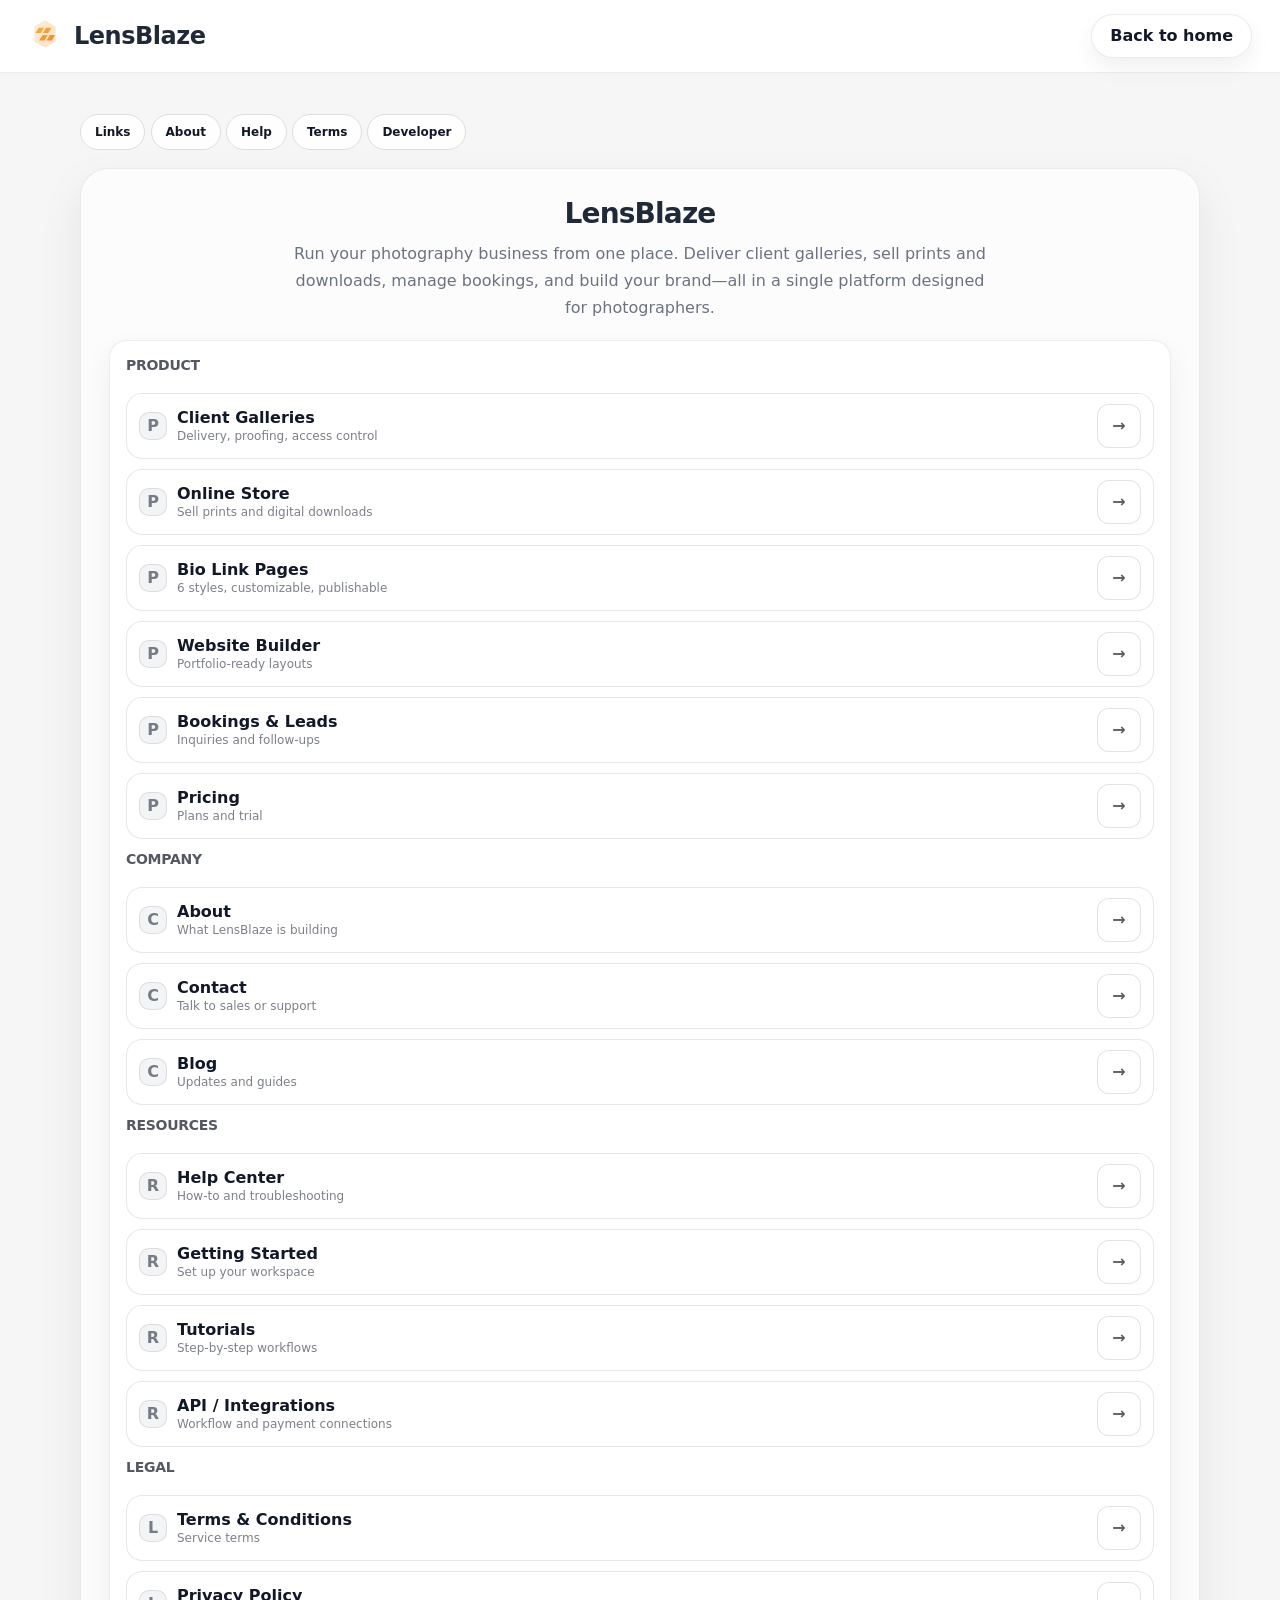
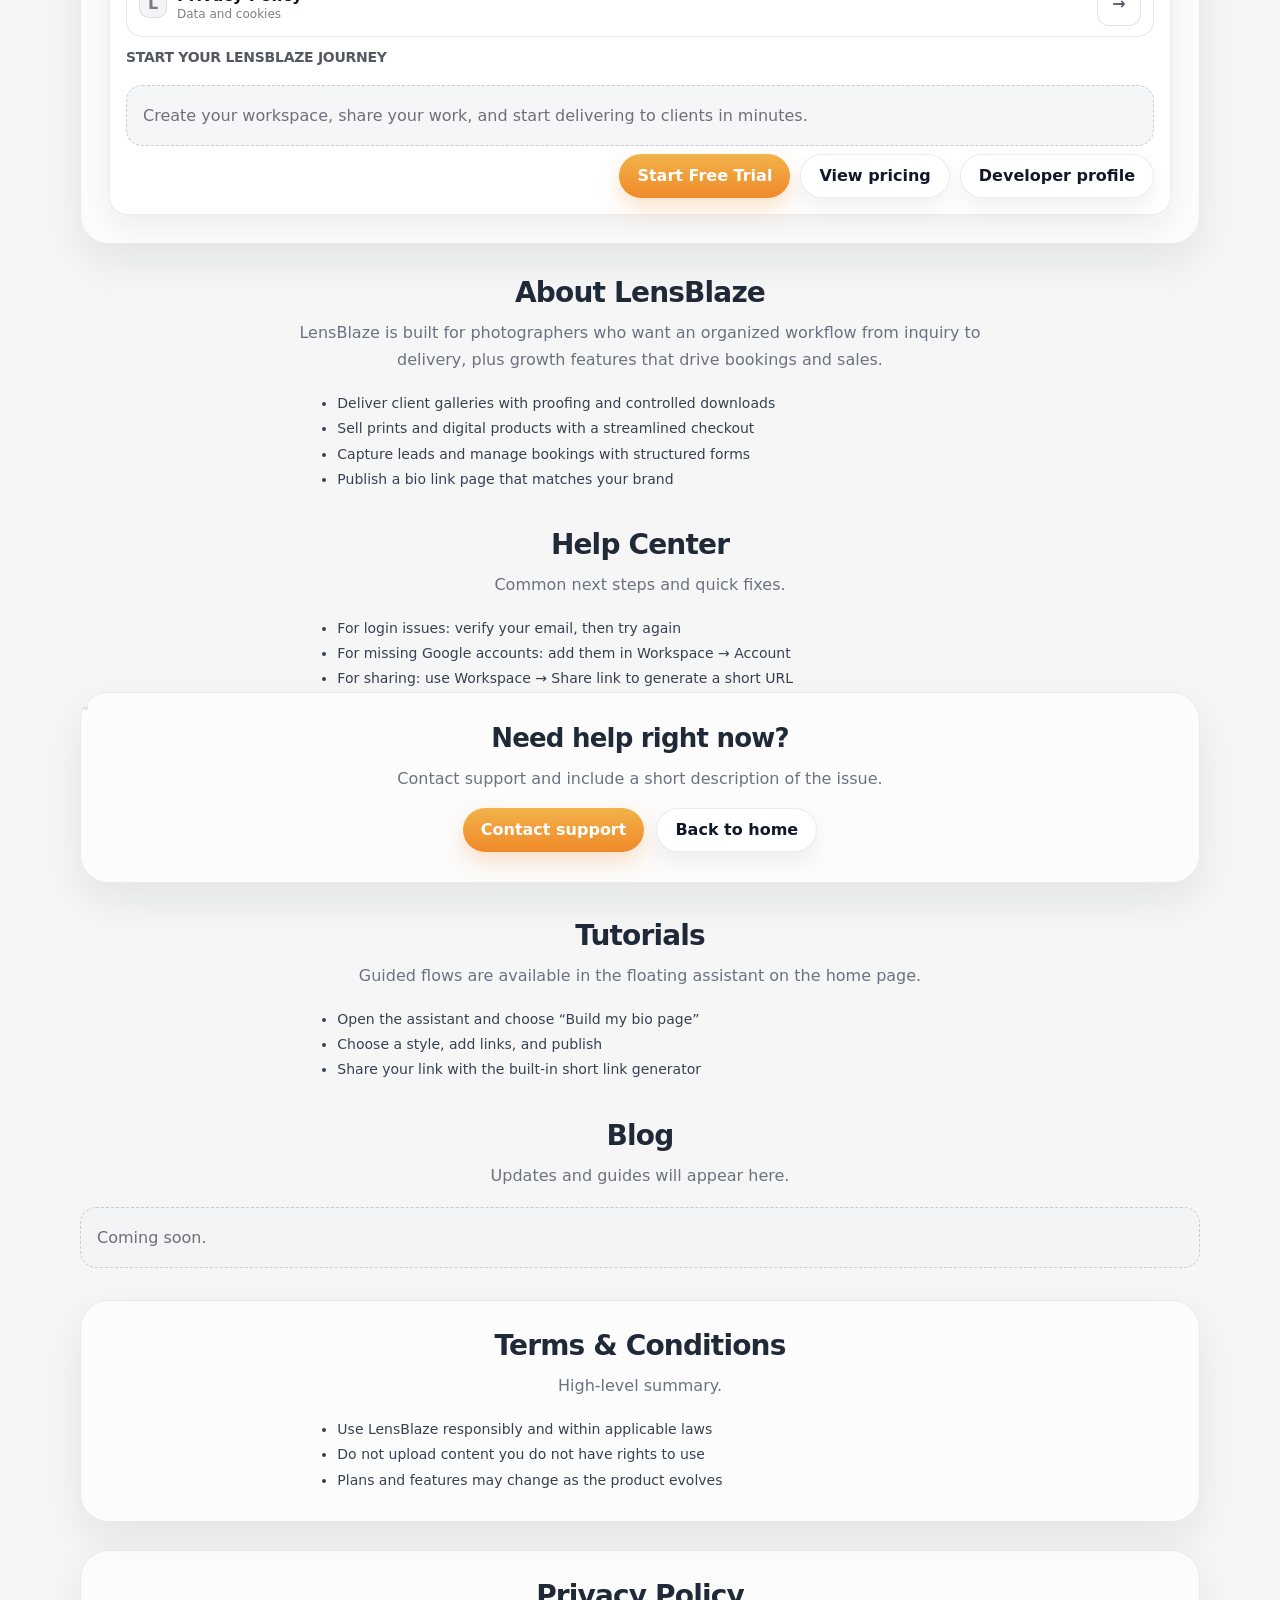
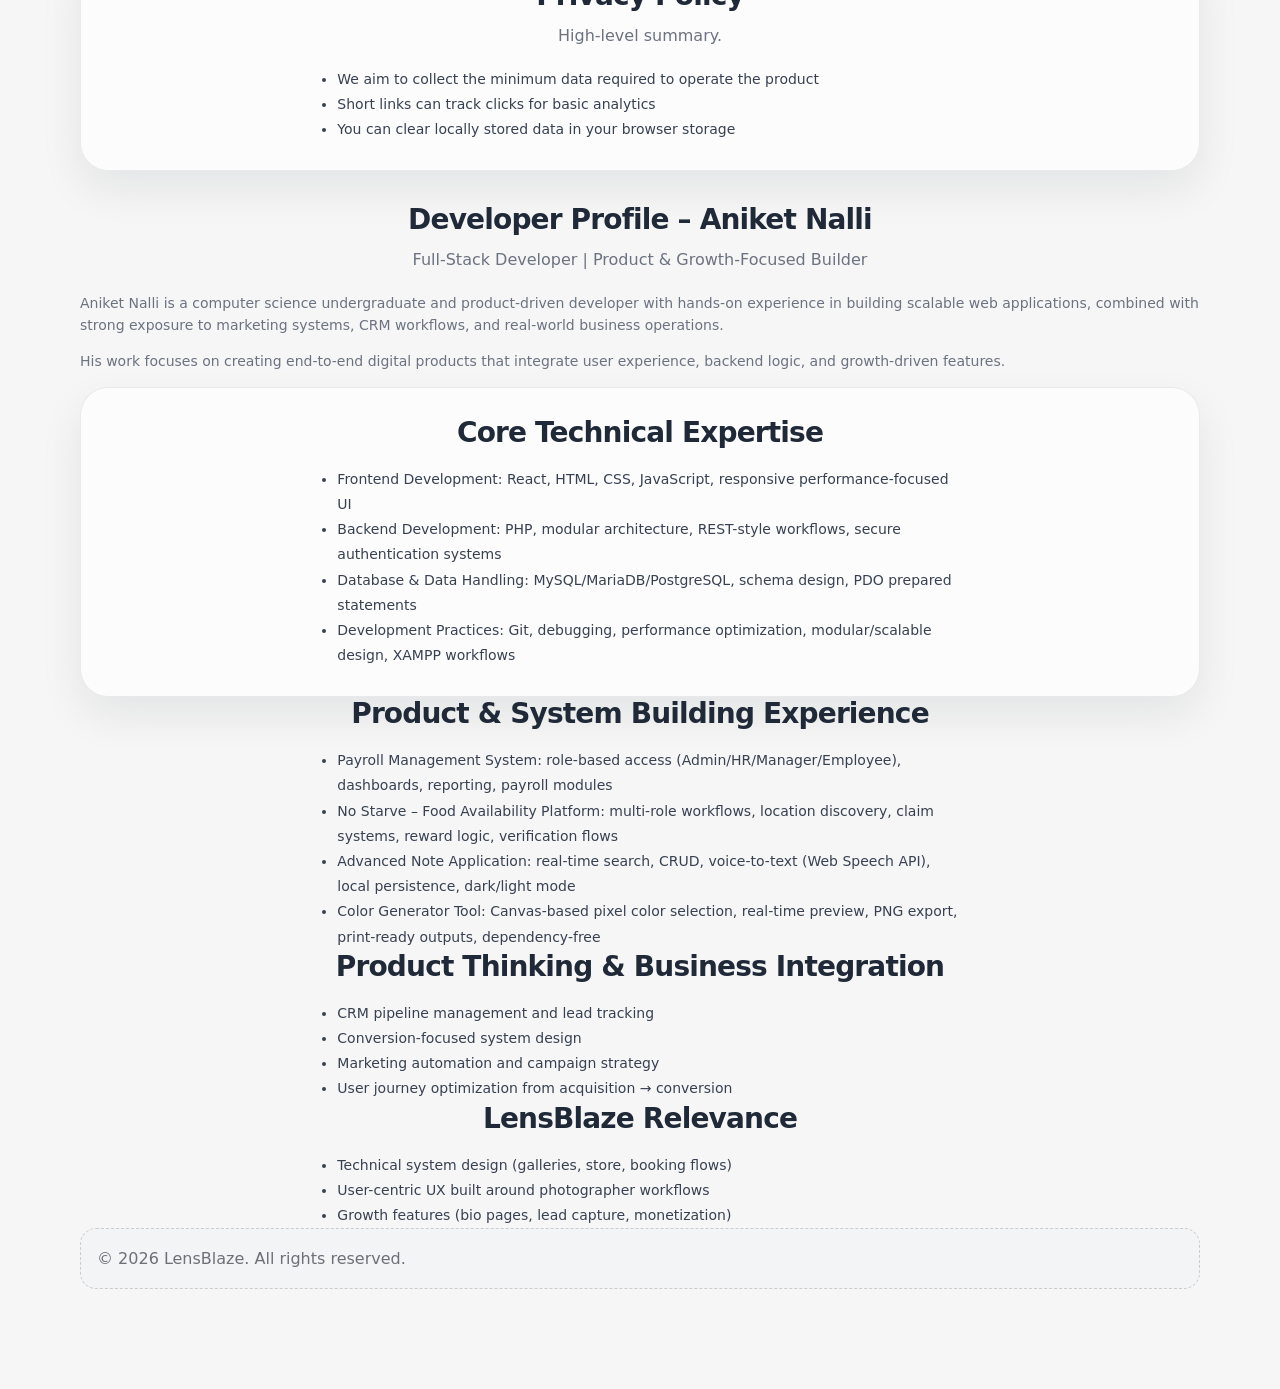
==== commit a4d75def: "feat(ui): add smooth transitions and responsive sizing to modals - Implement fade-in/fade-out and sl" ====
--- a/links.html
+++ b/links.html
@@ -6,7 +6,7 @@
     <title>LensBlaze - Links</title>
     <link rel="stylesheet" href="./styles.css?v=20260401-3" />
   </head>
-  <body>
+  <body class="links-page">
     <header class="topbar" role="banner">
       <div class="topbar__inner">
         <a class="brand" href="./index.html" aria-label="LensBlaze home">
@@ -35,6 +35,13 @@
 
     <main class="page" role="main">
       <section class="content">
+        <nav class="links-nav" aria-label="Quick links">
+          <a class="ws-pill" href="#footer-links">Links</a>
+          <a class="ws-pill" href="#about-lensblaze">About</a>
+          <a class="ws-pill" href="#help-center">Help</a>
+          <a class="ws-pill" href="#terms">Terms</a>
+          <a class="ws-pill" href="#developer">Developer</a>
+        </nav>
         <section class="section section--contrast anchor" id="footer-links" aria-label="LensBlaze links">
           <header class="section__header">
             <h1 class="section__title">LensBlaze</h1>
@@ -266,7 +273,7 @@
           <div class="ws-empty">Coming soon.</div>
         </section>
 
-        <section class="section anchor" id="terms" aria-label="Terms and Conditions">
+        <section class="section section--contrast anchor" id="terms" aria-label="Terms and Conditions">
           <header class="section__header">
             <h2 class="section__title">Terms & Conditions</h2>
             <p class="section__subtitle">High-level summary.</p>
@@ -278,7 +285,7 @@
           </ul>
         </section>
 
-        <section class="section anchor" id="privacy" aria-label="Privacy Policy">
+        <section class="section section--contrast anchor" id="privacy" aria-label="Privacy Policy">
           <header class="section__header">
             <h2 class="section__title">Privacy Policy</h2>
             <p class="section__subtitle">High-level summary.</p>
--- a/styles.css
+++ b/styles.css
@@ -2151,13 +2151,17 @@
   z-index: 80;
   display: grid;
   place-items: center;
+  opacity: 0;
+  transition: opacity 260ms ease;
 }
 
 .modal__overlay {
   position: absolute;
   inset: 0;
   background: rgba(17, 24, 39, 0.55);
-  backdrop-filter: blur(4px);
+  backdrop-filter: blur(8px);
+  opacity: 0;
+  transition: opacity 260ms ease;
 }
 
 .modal__panel {
@@ -2168,8 +2172,66 @@
   border-radius: 22px;
   box-shadow: 0 28px 80px rgba(17, 24, 39, 0.28);
   padding: 16px;
-}
-
+  transform: translateY(10px) scale(0.98);
+  opacity: 0;
+  transition: transform 260ms ease, opacity 260ms ease, width 260ms ease, height 260ms ease;
+  max-height: calc(100vh - 28px);
+  overflow: auto;
+}
+
+.modal.is-open {
+  opacity: 1;
+}
+
+.modal.is-open .modal__overlay {
+  opacity: 1;
+}
+
+.modal.is-open .modal__panel {
+  opacity: 1;
+  transform: translateY(0) scale(1);
+}
+
+.modal--support .modal__panel {
+  width: 50vw;
+  height: 50vh;
+  max-width: calc(100vw - 28px);
+  max-height: calc(100vh - 28px);
+  min-width: 320px;
+  min-height: 320px;
+  display: flex;
+  flex-direction: column;
+}
+
+.modal--support .form {
+  flex: 1;
+  min-height: 0;
+  overflow: auto;
+  font-size: 14px;
+}
+
+@media (max-width: 767px) {
+  .modal--support .modal__panel {
+    width: 50vw;
+    height: 50vh;
+    min-width: 280px;
+    min-height: 260px;
+  }
+}
+
+@media (min-width: 768px) and (max-width: 1024px) {
+  .modal--support .modal__panel {
+    width: 50vw;
+    height: 50vh;
+  }
+}
+
+@media (min-width: 1025px) {
+  .modal--support .modal__panel {
+    width: 50vw;
+    height: 50vh;
+  }
+}
 .modal__head {
   display: flex;
   align-items: center;
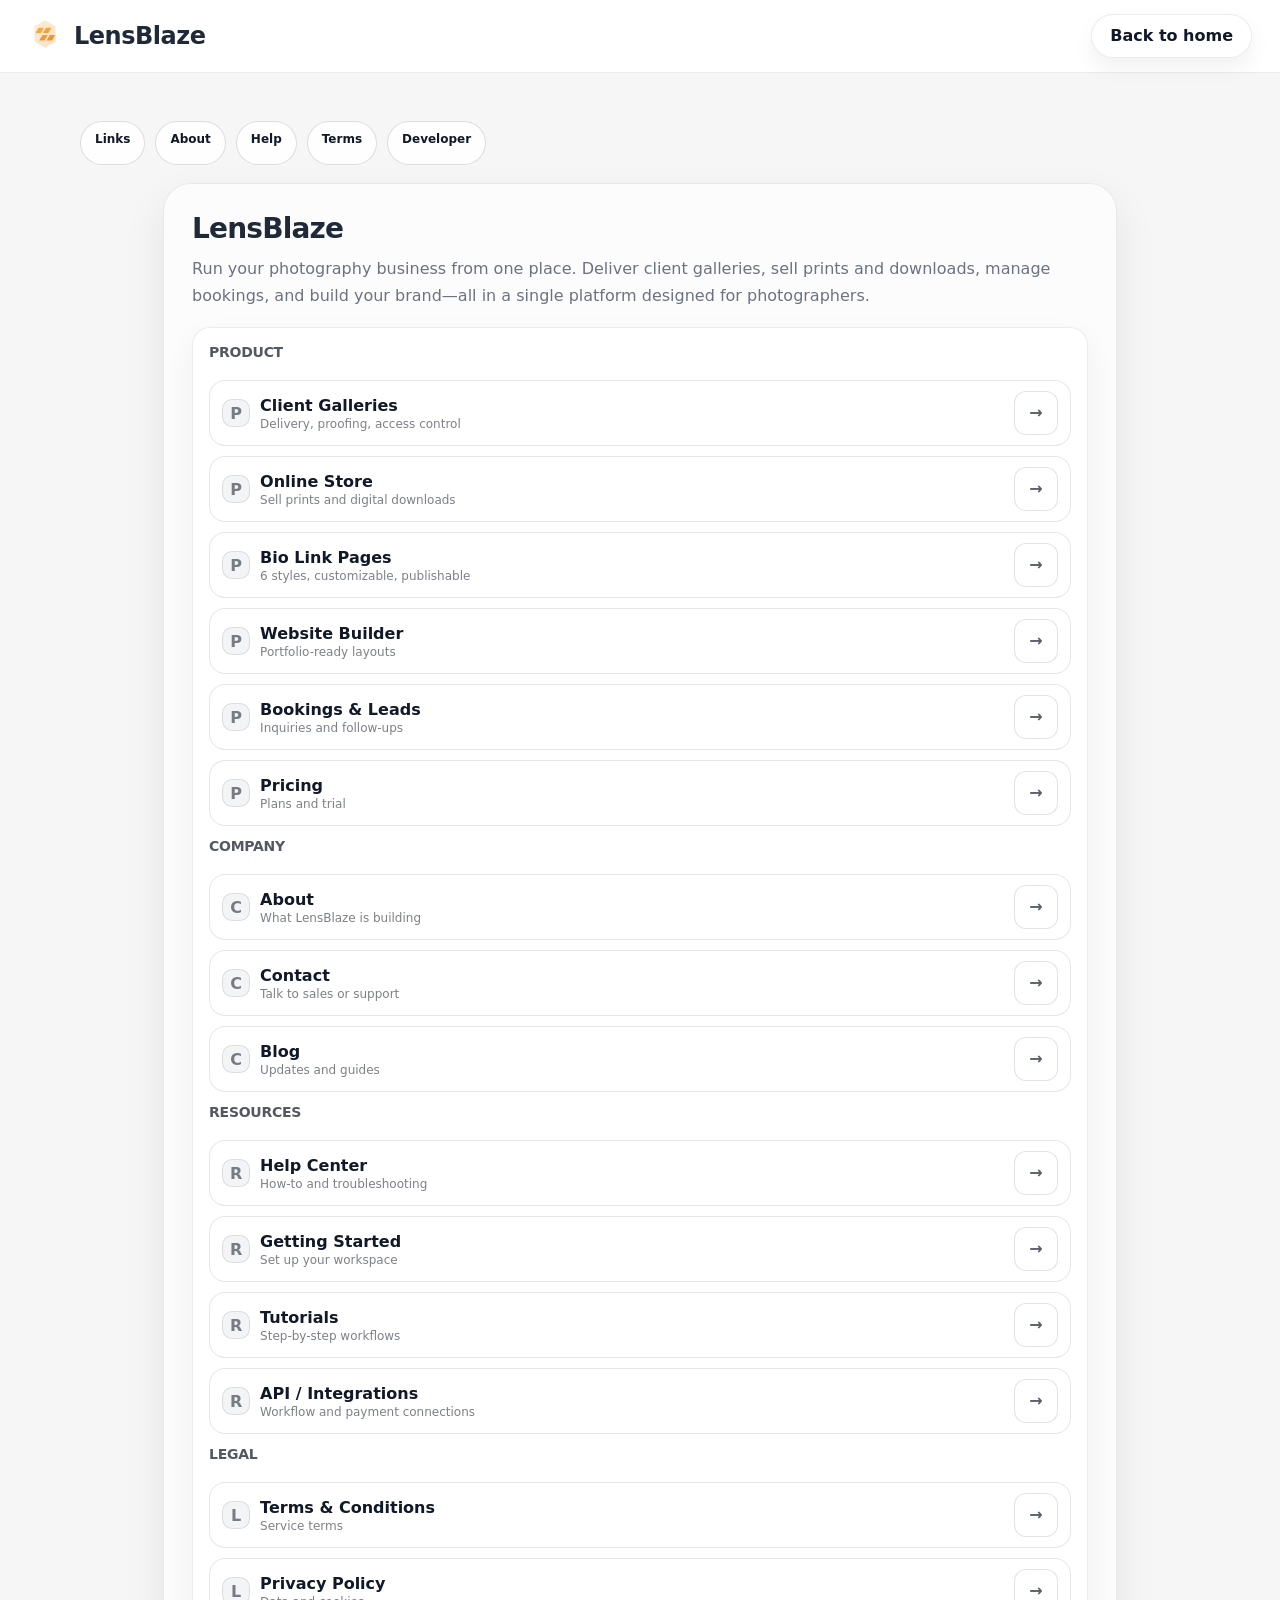
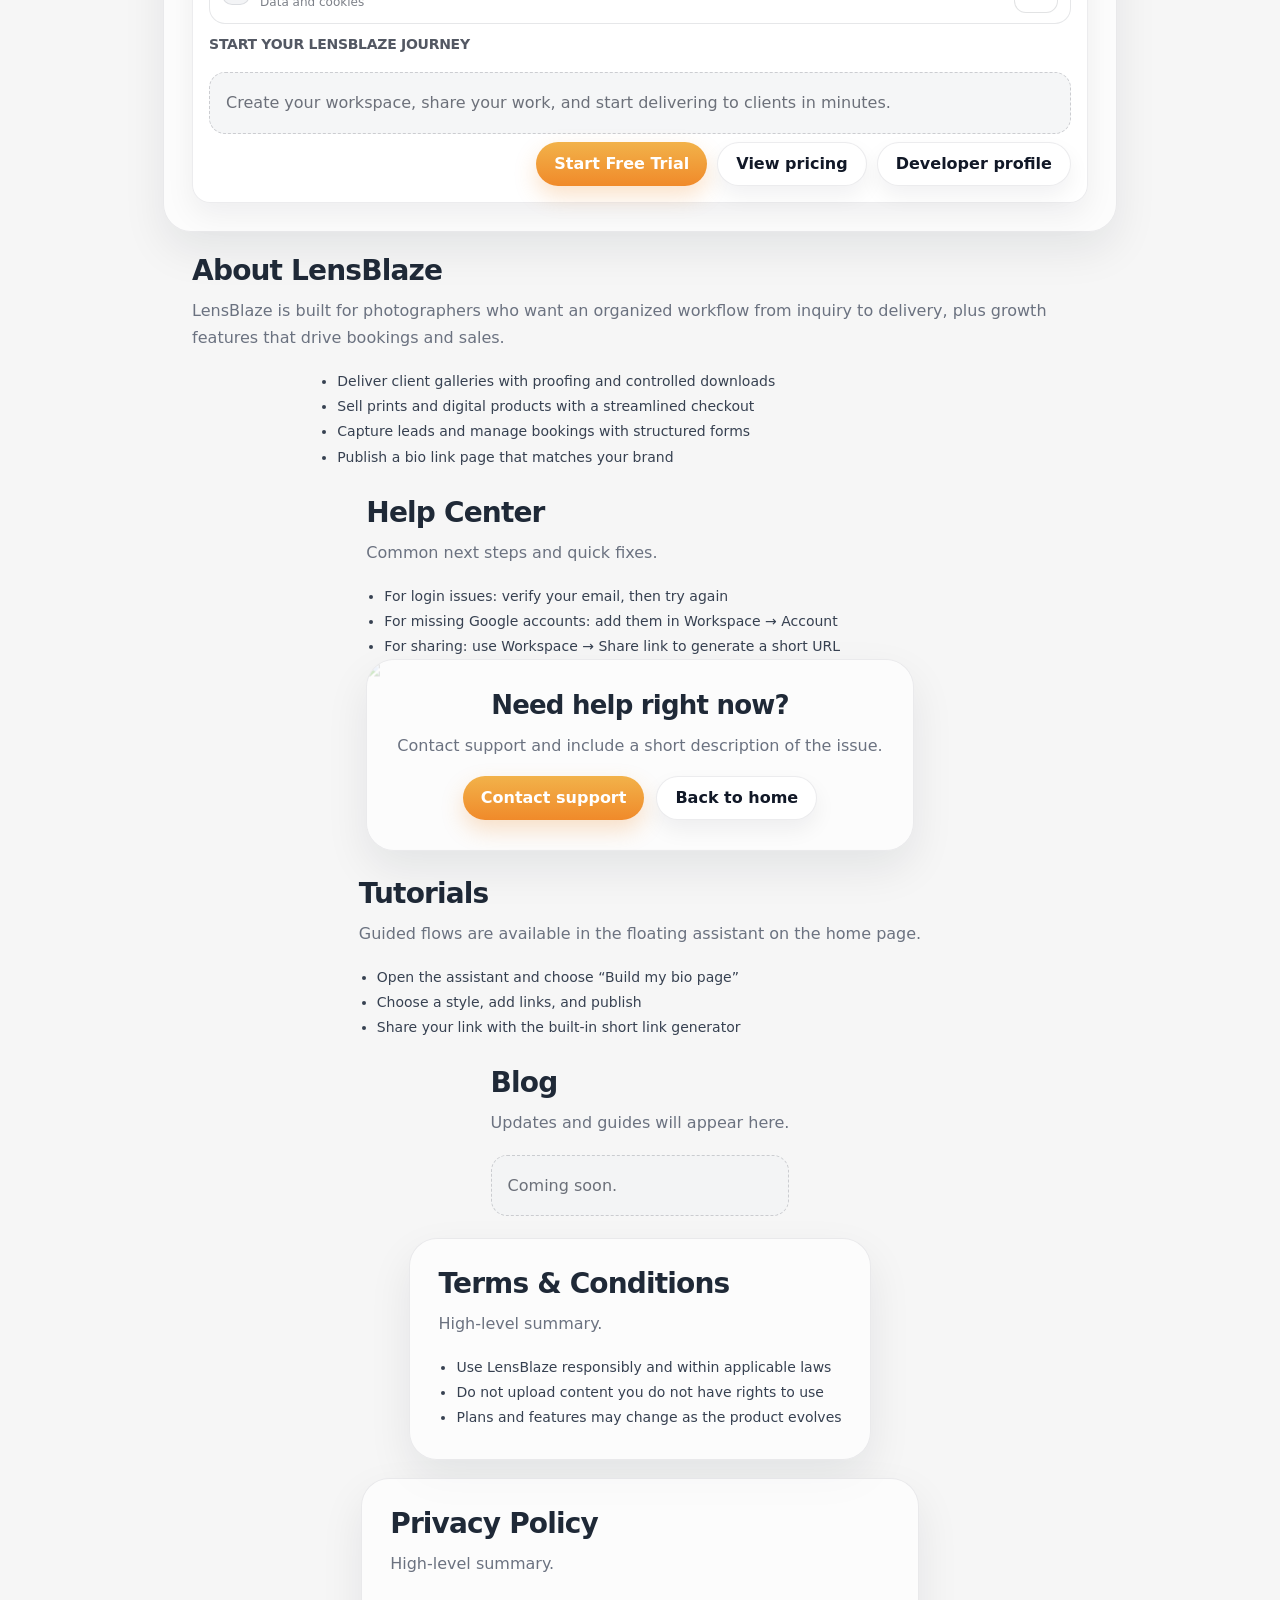
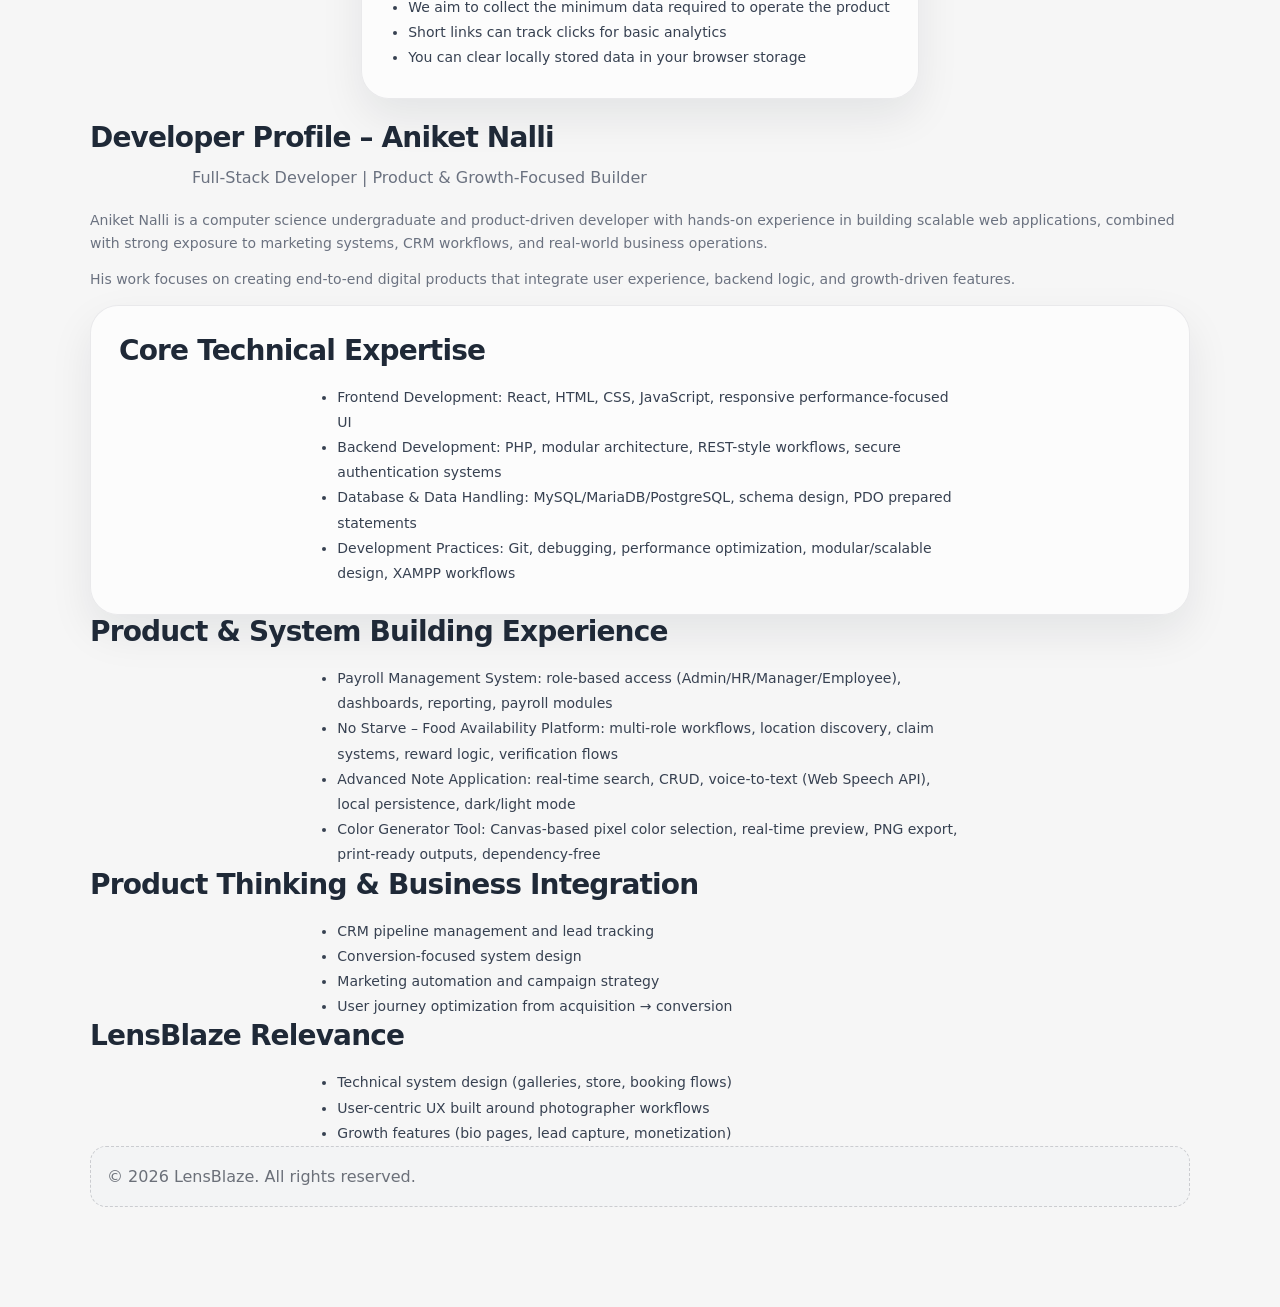
==== commit 85106d81: "feat(ui): improve responsive design and update hero images - Add responsive logo with full name and " ====
--- a/links.html
+++ b/links.html
@@ -25,7 +25,8 @@
               />
             </svg>
           </span>
-          <span class="brand__name">LensBlaze</span>
+          <span class="brand__name brand__name--full">LensBlaze</span>
+          <span class="brand__name brand__name--short" aria-hidden="true">LB</span>
         </a>
         <div class="topbar__actions">
           <a class="btn btn--secondary" href="./index.html">Back to home</a>
--- a/styles.css
+++ b/styles.css
@@ -85,10 +85,28 @@
   gap: 12px;
 }
 
+.brand__mark svg {
+  width: clamp(26px, 4vw, 34px);
+  height: clamp(26px, 4vw, 34px);
+}
+
 .brand__name {
-  font-size: 24px;
+  font-size: clamp(18px, 2.2vw, 24px);
   font-weight: 700;
   letter-spacing: -0.02em;
+}
+
+.brand__name--short {
+  display: none;
+}
+
+@media (max-width: 420px) {
+  .brand__name--full {
+    display: none;
+  }
+  .brand__name--short {
+    display: inline;
+  }
 }
 
 .nav {
@@ -662,6 +680,64 @@
   gap: 14px;
 }
 
+.hero__gallery {
+  background: rgba(255, 255, 255, 0.92);
+  border: 1px solid rgba(17, 24, 39, 0.08);
+  border-radius: 22px;
+  overflow: hidden;
+  box-shadow: 0 18px 44px rgba(17, 24, 39, 0.1);
+  padding: 14px;
+  position: relative;
+  height: clamp(300px, 32vw, 440px);
+}
+
+.hero__photo {
+  margin: 0;
+  border-radius: 16px;
+  overflow: hidden;
+  background: rgba(17, 24, 39, 0.08);
+  box-shadow: 0 14px 30px rgba(17, 24, 39, 0.14);
+  position: absolute;
+  inset: auto;
+}
+
+.hero__photo--a {
+  left: 14px;
+  top: 14px;
+  width: calc(56% - 7px);
+  height: calc(100% - 28px);
+}
+
+.hero__photo--b {
+  right: 14px;
+  top: 14px;
+  width: calc(44% - 7px);
+  height: 34%;
+}
+
+.hero__photo--c {
+  right: 14px;
+  top: calc(14px + 34% + 10px);
+  width: calc(44% - 7px);
+  height: 46%;
+}
+
+.hero__photo--d {
+  left: calc(34px + 34%);
+  bottom: 14px;
+  width: 44%;
+  height: 32%;
+  transform: translateX(-8%);
+}
+
+.hero__img {
+  width: 100%;
+  height: 100%;
+  display: block;
+  object-fit: cover;
+  object-position: center;
+}
+
 .hero__mock {
   background: linear-gradient(180deg, rgba(242, 178, 74, 0.18), rgba(240, 138, 42, 0.08));
   border: 1px solid rgba(17, 24, 39, 0.08);
@@ -2007,6 +2083,37 @@
   scroll-margin-top: 92px;
 }
 
+.links-page .content {
+  display: grid;
+  gap: 18px;
+}
+
+.links-nav {
+  display: flex;
+  flex-wrap: wrap;
+  gap: 10px;
+  align-items: center;
+}
+
+.links-page .section__header {
+  text-align: left;
+  justify-items: start;
+}
+
+.links-page .section__title {
+  font-size: 28px;
+}
+
+.links-page .section__subtitle {
+  max-width: 88ch;
+}
+
+.links-page .section {
+  max-width: 1100px;
+  margin-left: auto;
+  margin-right: auto;
+}
+
 .solution-grid {
   display: grid;
   grid-template-columns: repeat(3, minmax(0, 1fr));
@@ -2193,8 +2300,8 @@
 }
 
 .modal--support .modal__panel {
-  width: 50vw;
-  height: 50vh;
+  width: var(--support-w, 50vw);
+  height: var(--support-h, 50vh);
   max-width: calc(100vw - 28px);
   max-height: calc(100vh - 28px);
   min-width: 320px;
@@ -2549,6 +2656,23 @@
 }
 
 @media (max-width: 720px) {
+  .topbar__inner {
+    height: auto;
+    flex-wrap: wrap;
+    padding: 12px 16px;
+    align-items: center;
+  }
+  .topbar__actions {
+    width: 100%;
+    justify-content: flex-start;
+    flex-wrap: wrap;
+  }
+  .nav__trigger--profile {
+    max-width: 100%;
+  }
+  .nav__profile-label {
+    max-width: 160px;
+  }
   .auth-brand {
     left: 16px;
   }
@@ -2572,6 +2696,24 @@
     grid-template-columns: 1fr;
     padding: 22px;
   }
+  .hero__gallery {
+    grid-template-columns: 1fr 1fr;
+    grid-template-areas:
+      "a b"
+      "c d";
+  }
+  .hero__photo--a {
+    aspect-ratio: 4 / 5;
+  }
+  .hero__photo--b {
+    aspect-ratio: 4 / 5;
+  }
+  .hero__photo--c {
+    aspect-ratio: 4 / 5;
+  }
+  .hero__photo--d {
+    aspect-ratio: 4 / 5;
+  }
   .hero__title {
     font-size: 34px;
   }
@@ -2581,9 +2723,6 @@
   .grid {
     grid-template-columns: 1fr;
   }
-  .topbar__inner {
-    padding: 0 16px;
-  }
   .page {
     padding: 24px 16px 64px;
   }
@@ -2600,3 +2739,27 @@
     width: 130px;
   }
 }
+
+@media (max-width: 420px) {
+  .hero__gallery {
+    grid-template-columns: 1fr;
+    grid-template-areas:
+      "a"
+      "b"
+      "c"
+      "d";
+  }
+  .hero__photo--a,
+  .hero__photo--b,
+  .hero__photo--c,
+  .hero__photo--d {
+    aspect-ratio: 16 / 10;
+  }
+  .hero__actions {
+    flex-direction: column;
+    align-items: stretch;
+  }
+  .hero__actions .btn {
+    width: 100%;
+  }
+}
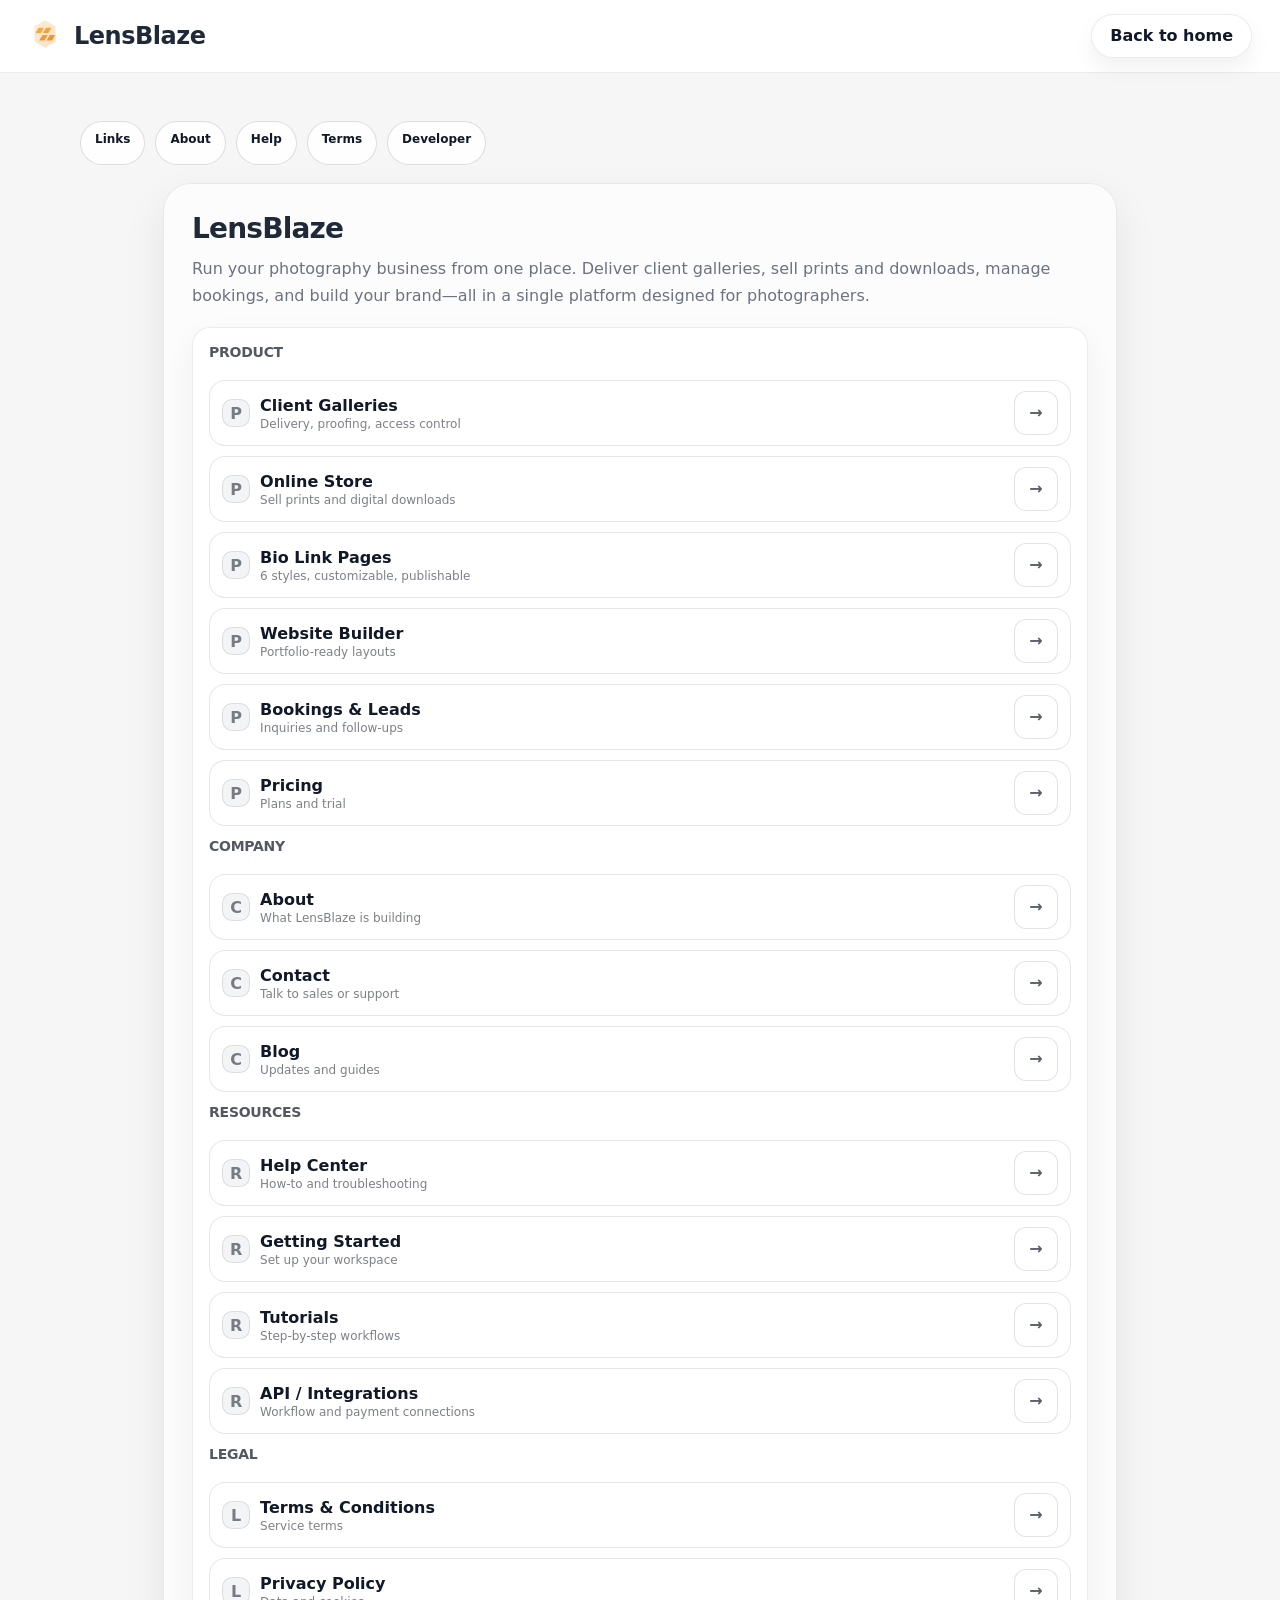
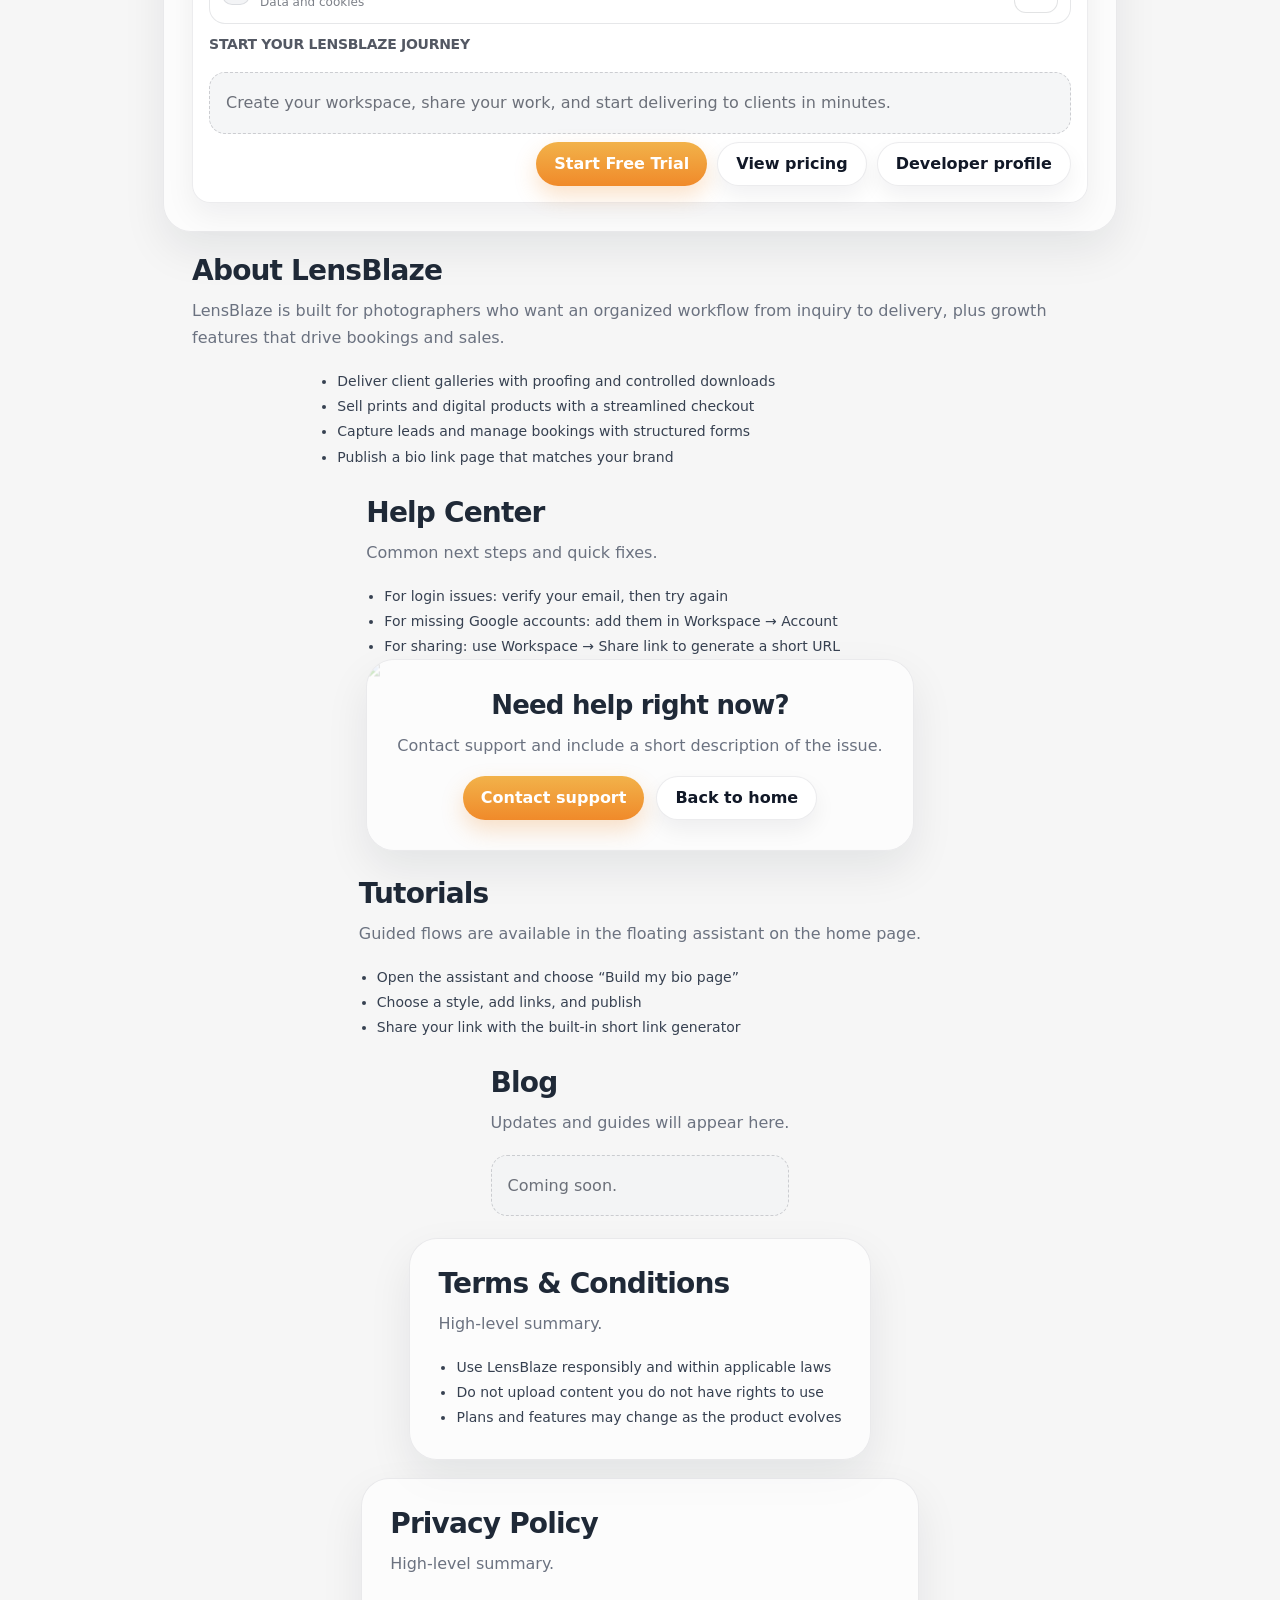
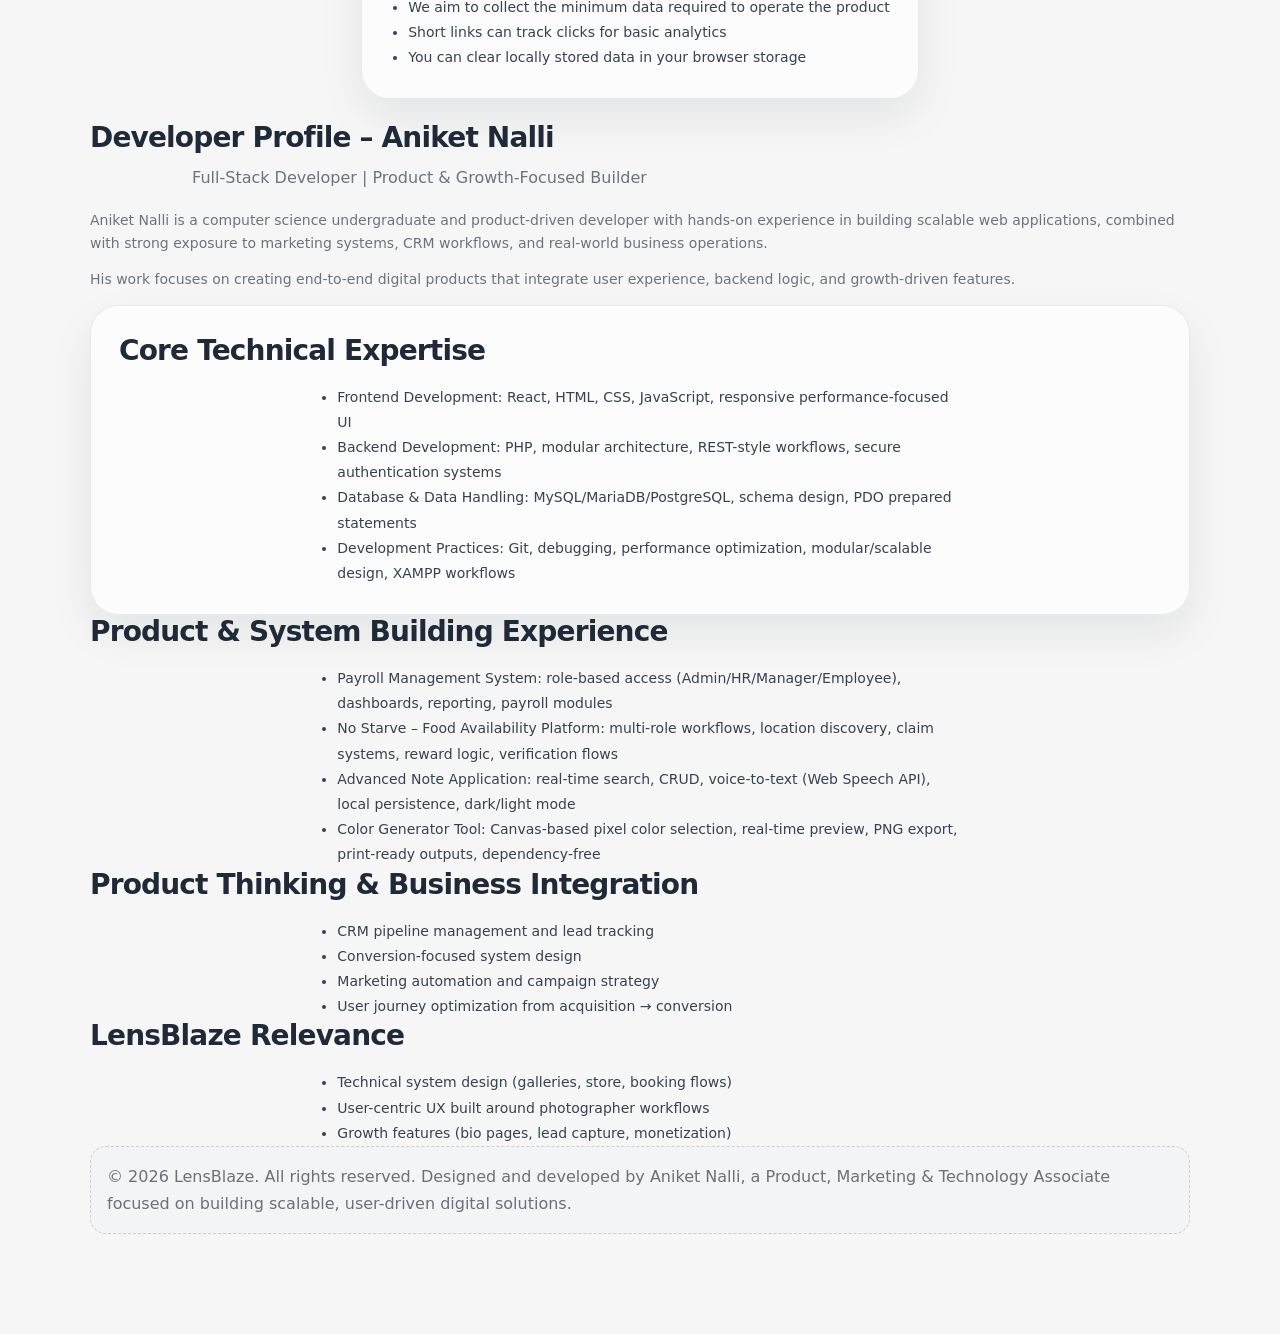
==== commit b869c935: "docs: update footer attribution and improve mobile gallery layout - Standardize attribution text acr" ====
--- a/links.html
+++ b/links.html
@@ -351,7 +351,9 @@
             <li>Growth features (bio pages, lead capture, monetization)</li>
           </ul>
 
-          <div class="ws-empty">© 2026 LensBlaze. All rights reserved.</div>
+          <div class="ws-empty">
+            © 2026 LensBlaze. All rights reserved. Designed and developed by Aniket Nalli, a Product, Marketing & Technology Associate focused on building scalable, user-driven digital solutions.
+          </div>
         </section>
       </section>
     </main>
--- a/styles.css
+++ b/styles.css
@@ -2697,10 +2697,19 @@
     padding: 22px;
   }
   .hero__gallery {
+    display: grid;
     grid-template-columns: 1fr 1fr;
     grid-template-areas:
       "a b"
       "c d";
+    gap: 10px;
+    height: auto;
+  }
+  .hero__photo {
+    position: static;
+    width: auto;
+    height: auto;
+    transform: none;
   }
   .hero__photo--a {
     aspect-ratio: 4 / 5;
@@ -2742,12 +2751,21 @@
 
 @media (max-width: 420px) {
   .hero__gallery {
+    display: grid;
     grid-template-columns: 1fr;
     grid-template-areas:
       "a"
       "b"
       "c"
       "d";
+    gap: 10px;
+    height: auto;
+  }
+  .hero__photo {
+    position: static;
+    width: auto;
+    height: auto;
+    transform: none;
   }
   .hero__photo--a,
   .hero__photo--b,
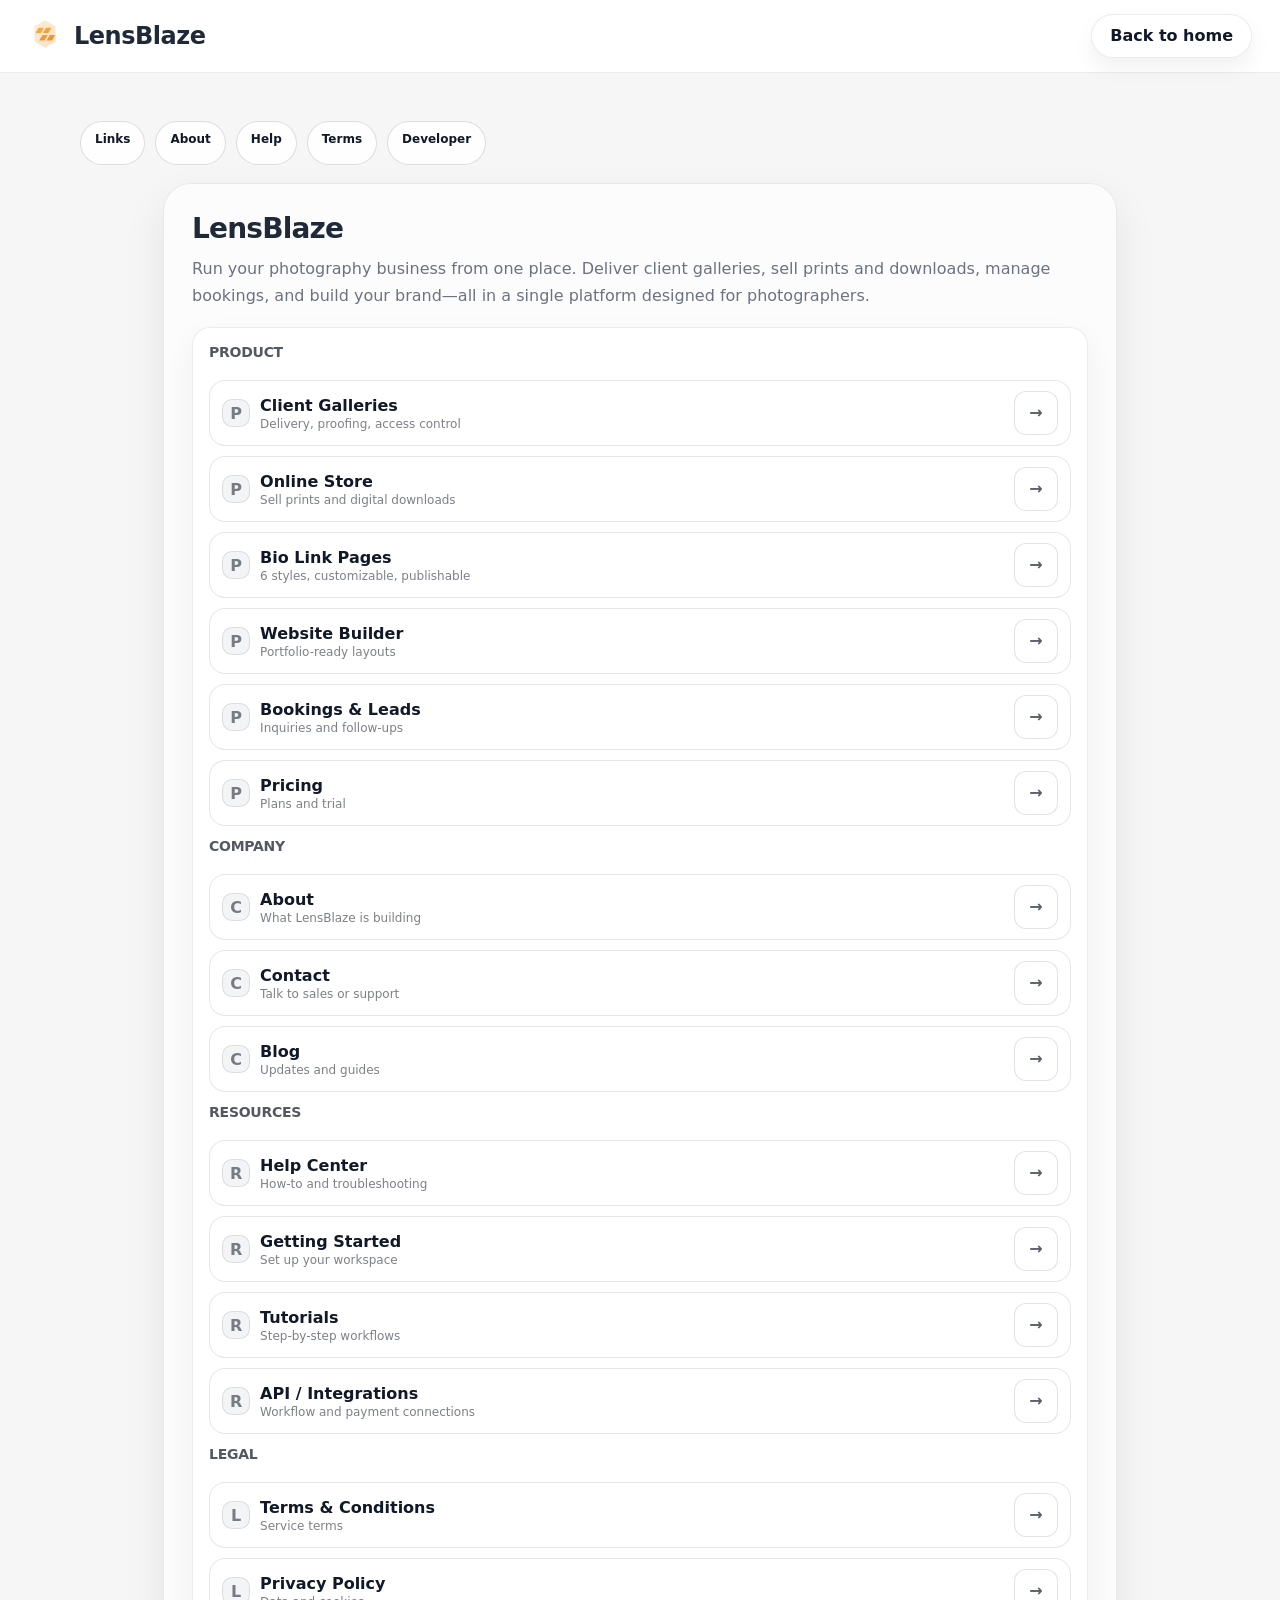
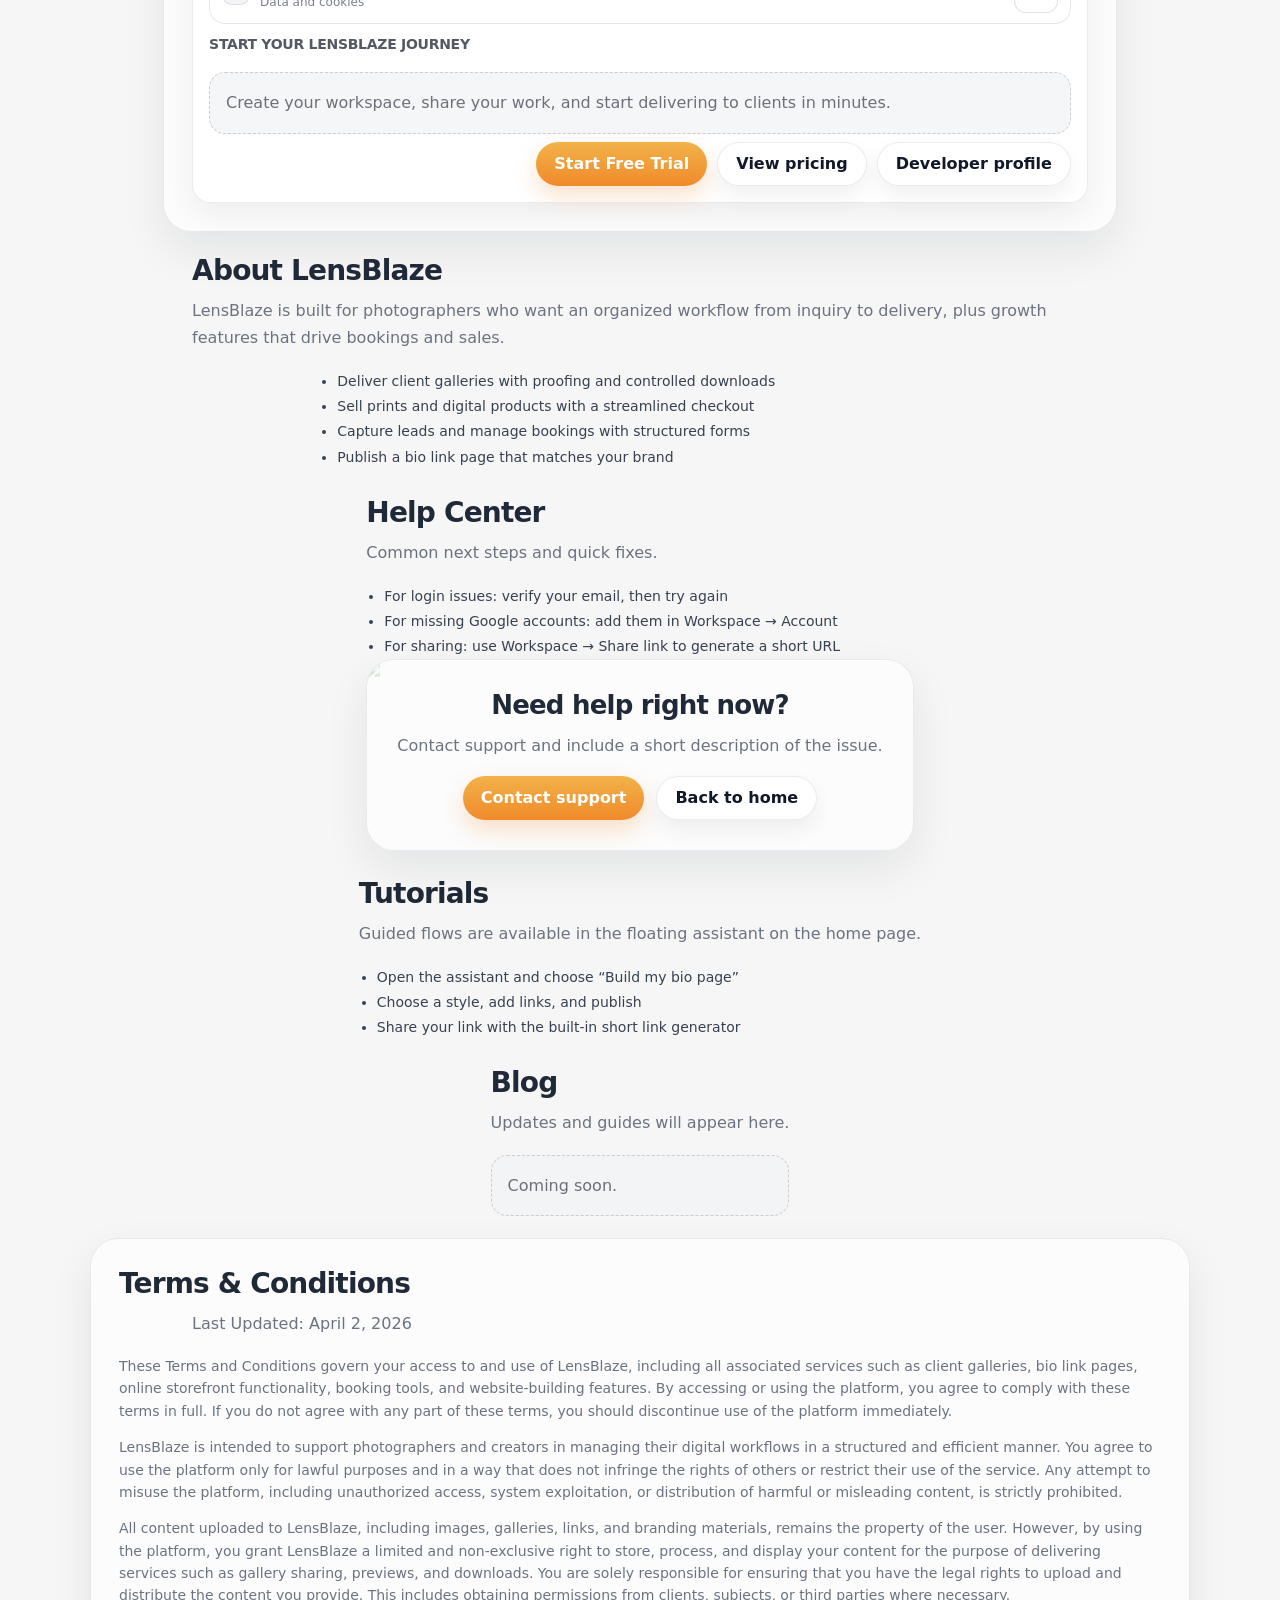
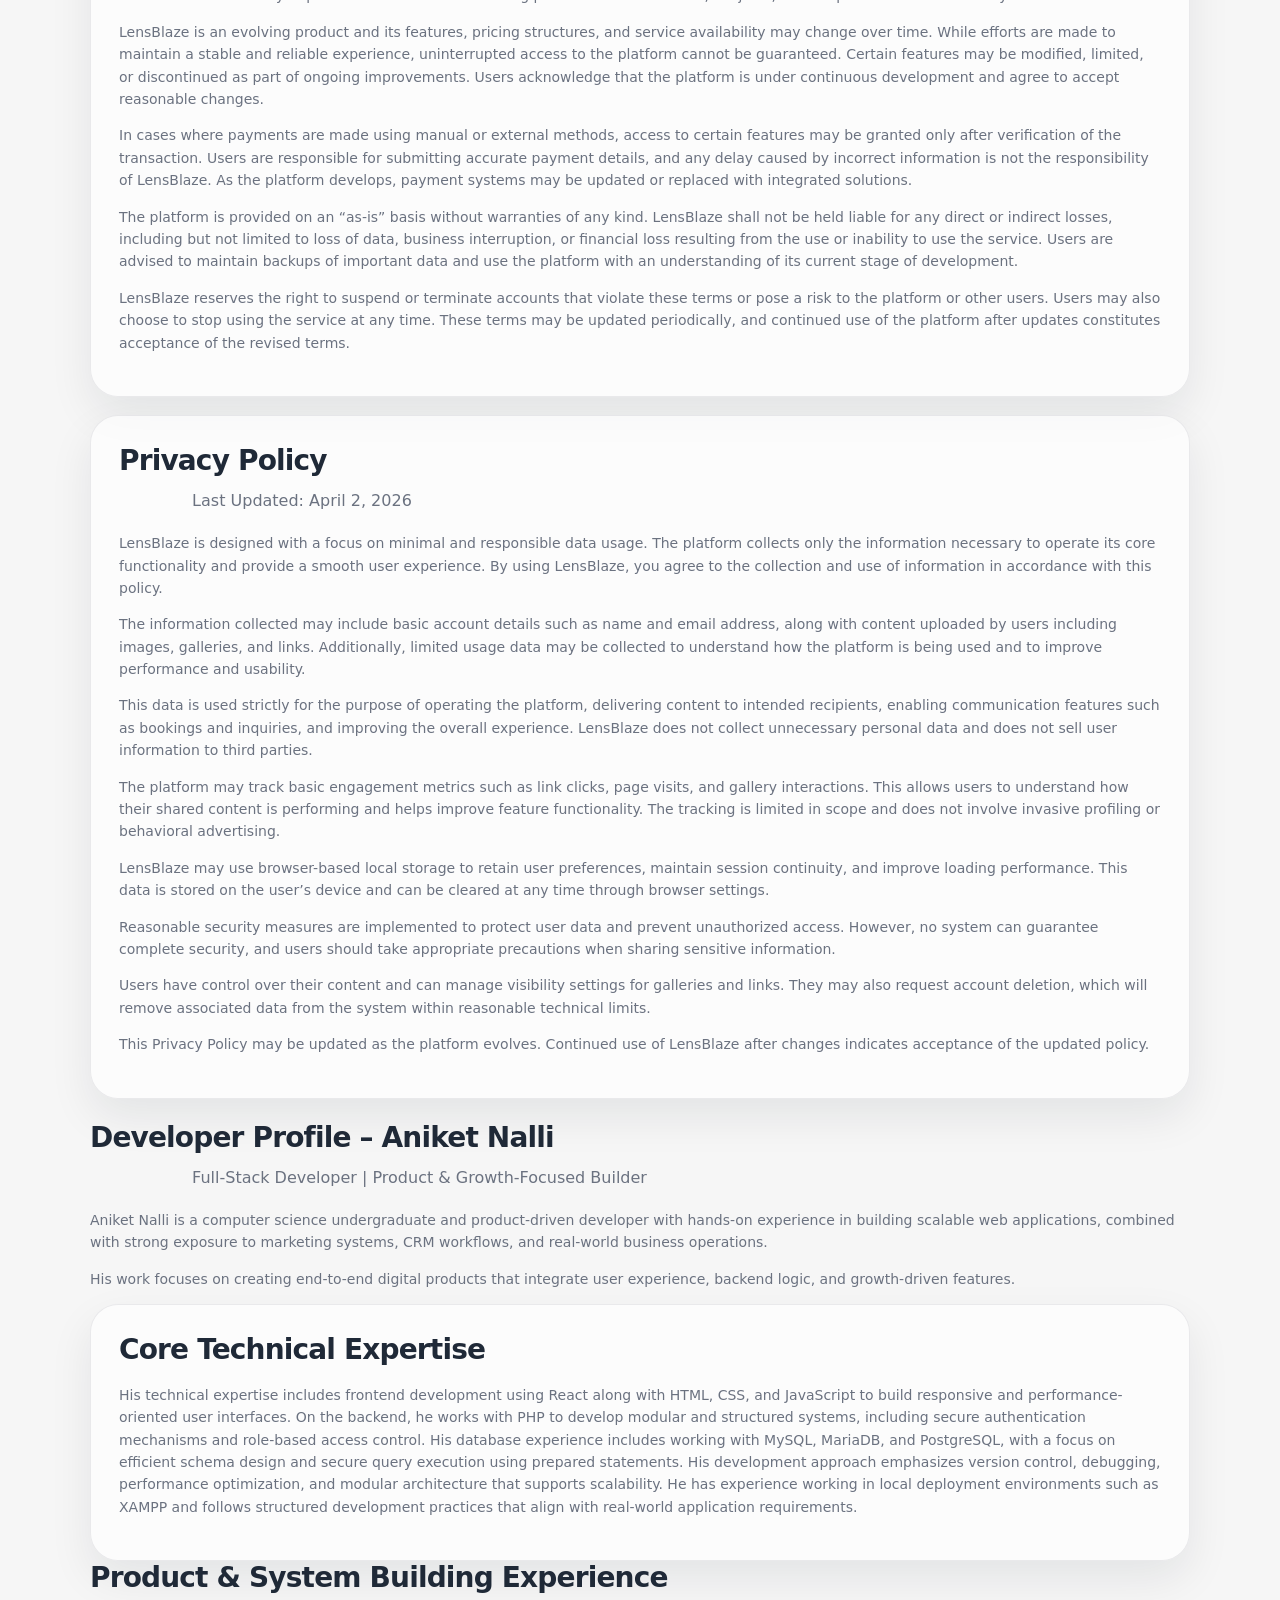
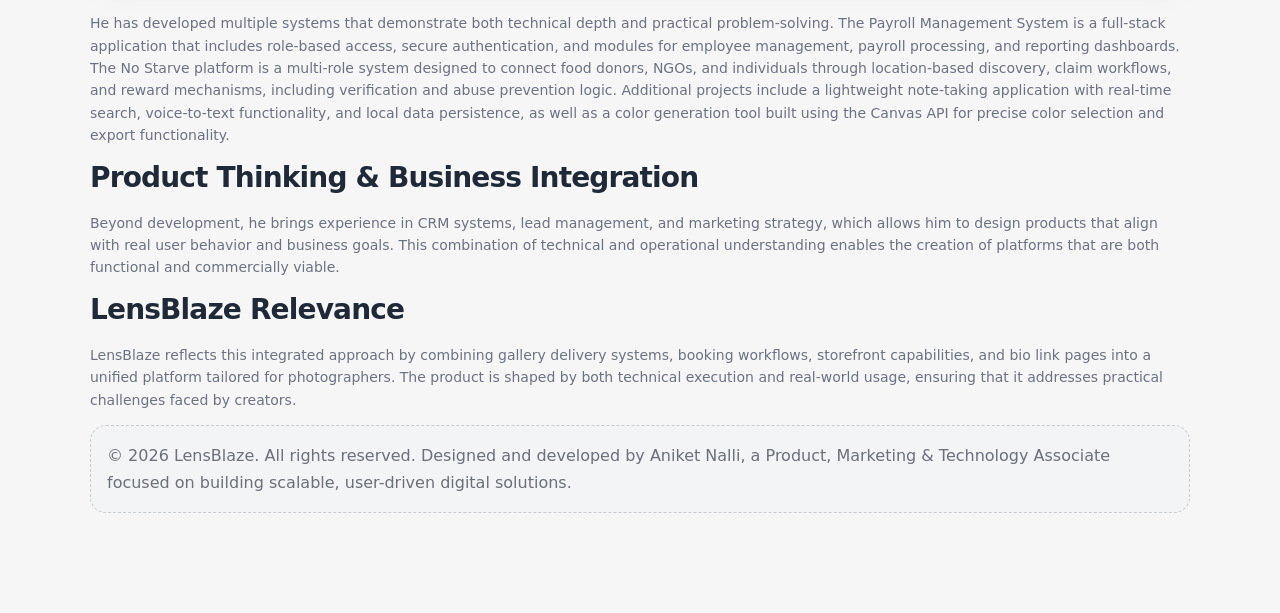
==== commit 822d75de: "docs: expand legal terms and developer profile content - Replace placeholder bullet lists in Terms &" ====
--- a/links.html
+++ b/links.html
@@ -277,25 +277,60 @@
         <section class="section section--contrast anchor" id="terms" aria-label="Terms and Conditions">
           <header class="section__header">
             <h2 class="section__title">Terms & Conditions</h2>
-            <p class="section__subtitle">High-level summary.</p>
-          </header>
-          <ul class="bullets bullets--center">
-            <li>Use LensBlaze responsibly and within applicable laws</li>
-            <li>Do not upload content you do not have rights to use</li>
-            <li>Plans and features may change as the product evolves</li>
-          </ul>
+            <p class="section__subtitle">Last Updated: April 2, 2026</p>
+          </header>
+          <p class="value__text">
+            These Terms and Conditions govern your access to and use of LensBlaze, including all associated services such as client galleries, bio link pages, online storefront functionality, booking tools, and website-building features. By accessing or using the platform, you agree to comply with these terms in full. If you do not agree with any part of these terms, you should discontinue use of the platform immediately.
+          </p>
+          <p class="value__text">
+            LensBlaze is intended to support photographers and creators in managing their digital workflows in a structured and efficient manner. You agree to use the platform only for lawful purposes and in a way that does not infringe the rights of others or restrict their use of the service. Any attempt to misuse the platform, including unauthorized access, system exploitation, or distribution of harmful or misleading content, is strictly prohibited.
+          </p>
+          <p class="value__text">
+            All content uploaded to LensBlaze, including images, galleries, links, and branding materials, remains the property of the user. However, by using the platform, you grant LensBlaze a limited and non-exclusive right to store, process, and display your content for the purpose of delivering services such as gallery sharing, previews, and downloads. You are solely responsible for ensuring that you have the legal rights to upload and distribute the content you provide. This includes obtaining permissions from clients, subjects, or third parties where necessary.
+          </p>
+          <p class="value__text">
+            LensBlaze is an evolving product and its features, pricing structures, and service availability may change over time. While efforts are made to maintain a stable and reliable experience, uninterrupted access to the platform cannot be guaranteed. Certain features may be modified, limited, or discontinued as part of ongoing improvements. Users acknowledge that the platform is under continuous development and agree to accept reasonable changes.
+          </p>
+          <p class="value__text">
+            In cases where payments are made using manual or external methods, access to certain features may be granted only after verification of the transaction. Users are responsible for submitting accurate payment details, and any delay caused by incorrect information is not the responsibility of LensBlaze. As the platform develops, payment systems may be updated or replaced with integrated solutions.
+          </p>
+          <p class="value__text">
+            The platform is provided on an “as-is” basis without warranties of any kind. LensBlaze shall not be held liable for any direct or indirect losses, including but not limited to loss of data, business interruption, or financial loss resulting from the use or inability to use the service. Users are advised to maintain backups of important data and use the platform with an understanding of its current stage of development.
+          </p>
+          <p class="value__text">
+            LensBlaze reserves the right to suspend or terminate accounts that violate these terms or pose a risk to the platform or other users. Users may also choose to stop using the service at any time. These terms may be updated periodically, and continued use of the platform after updates constitutes acceptance of the revised terms.
+          </p>
         </section>
 
         <section class="section section--contrast anchor" id="privacy" aria-label="Privacy Policy">
           <header class="section__header">
             <h2 class="section__title">Privacy Policy</h2>
-            <p class="section__subtitle">High-level summary.</p>
-          </header>
-          <ul class="bullets bullets--center">
-            <li>We aim to collect the minimum data required to operate the product</li>
-            <li>Short links can track clicks for basic analytics</li>
-            <li>You can clear locally stored data in your browser storage</li>
-          </ul>
+            <p class="section__subtitle">Last Updated: April 2, 2026</p>
+          </header>
+          <p class="value__text">
+            LensBlaze is designed with a focus on minimal and responsible data usage. The platform collects only the information necessary to operate its core functionality and provide a smooth user experience. By using LensBlaze, you agree to the collection and use of information in accordance with this policy.
+          </p>
+          <p class="value__text">
+            The information collected may include basic account details such as name and email address, along with content uploaded by users including images, galleries, and links. Additionally, limited usage data may be collected to understand how the platform is being used and to improve performance and usability.
+          </p>
+          <p class="value__text">
+            This data is used strictly for the purpose of operating the platform, delivering content to intended recipients, enabling communication features such as bookings and inquiries, and improving the overall experience. LensBlaze does not collect unnecessary personal data and does not sell user information to third parties.
+          </p>
+          <p class="value__text">
+            The platform may track basic engagement metrics such as link clicks, page visits, and gallery interactions. This allows users to understand how their shared content is performing and helps improve feature functionality. The tracking is limited in scope and does not involve invasive profiling or behavioral advertising.
+          </p>
+          <p class="value__text">
+            LensBlaze may use browser-based local storage to retain user preferences, maintain session continuity, and improve loading performance. This data is stored on the user’s device and can be cleared at any time through browser settings.
+          </p>
+          <p class="value__text">
+            Reasonable security measures are implemented to protect user data and prevent unauthorized access. However, no system can guarantee complete security, and users should take appropriate precautions when sharing sensitive information.
+          </p>
+          <p class="value__text">
+            Users have control over their content and can manage visibility settings for galleries and links. They may also request account deletion, which will remove associated data from the system within reasonable technical limits.
+          </p>
+          <p class="value__text">
+            This Privacy Policy may be updated as the platform evolves. Continued use of LensBlaze after changes indicates acceptance of the updated policy.
+          </p>
         </section>
 
         <section class="section anchor" id="developer" aria-label="Developer Profile – Aniket Nalli">
@@ -314,42 +349,31 @@
             <header class="section__header">
               <h3 class="section__title">Core Technical Expertise</h3>
             </header>
-            <ul class="bullets bullets--center">
-              <li>Frontend Development: React, HTML, CSS, JavaScript, responsive performance-focused UI</li>
-              <li>Backend Development: PHP, modular architecture, REST-style workflows, secure authentication systems</li>
-              <li>Database & Data Handling: MySQL/MariaDB/PostgreSQL, schema design, PDO prepared statements</li>
-              <li>Development Practices: Git, debugging, performance optimization, modular/scalable design, XAMPP workflows</li>
-            </ul>
+            <p class="value__text">
+              His technical expertise includes frontend development using React along with HTML, CSS, and JavaScript to build responsive and performance-oriented user interfaces. On the backend, he works with PHP to develop modular and structured systems, including secure authentication mechanisms and role-based access control. His database experience includes working with MySQL, MariaDB, and PostgreSQL, with a focus on efficient schema design and secure query execution using prepared statements. His development approach emphasizes version control, debugging, performance optimization, and modular architecture that supports scalability. He has experience working in local deployment environments such as XAMPP and follows structured development practices that align with real-world application requirements.
+            </p>
           </div>
 
           <header class="section__header">
             <h3 class="section__title">Product & System Building Experience</h3>
           </header>
-          <ul class="bullets bullets--center">
-            <li>Payroll Management System: role-based access (Admin/HR/Manager/Employee), dashboards, reporting, payroll modules</li>
-            <li>No Starve – Food Availability Platform: multi-role workflows, location discovery, claim systems, reward logic, verification flows</li>
-            <li>Advanced Note Application: real-time search, CRUD, voice-to-text (Web Speech API), local persistence, dark/light mode</li>
-            <li>Color Generator Tool: Canvas-based pixel color selection, real-time preview, PNG export, print-ready outputs, dependency-free</li>
-          </ul>
+          <p class="value__text">
+            He has developed multiple systems that demonstrate both technical depth and practical problem-solving. The Payroll Management System is a full-stack application that includes role-based access, secure authentication, and modules for employee management, payroll processing, and reporting dashboards. The No Starve platform is a multi-role system designed to connect food donors, NGOs, and individuals through location-based discovery, claim workflows, and reward mechanisms, including verification and abuse prevention logic. Additional projects include a lightweight note-taking application with real-time search, voice-to-text functionality, and local data persistence, as well as a color generation tool built using the Canvas API for precise color selection and export functionality.
+          </p>
 
           <header class="section__header">
             <h3 class="section__title">Product Thinking & Business Integration</h3>
           </header>
-          <ul class="bullets bullets--center">
-            <li>CRM pipeline management and lead tracking</li>
-            <li>Conversion-focused system design</li>
-            <li>Marketing automation and campaign strategy</li>
-            <li>User journey optimization from acquisition → conversion</li>
-          </ul>
+          <p class="value__text">
+            Beyond development, he brings experience in CRM systems, lead management, and marketing strategy, which allows him to design products that align with real user behavior and business goals. This combination of technical and operational understanding enables the creation of platforms that are both functional and commercially viable.
+          </p>
 
           <header class="section__header">
             <h3 class="section__title">LensBlaze Relevance</h3>
           </header>
-          <ul class="bullets bullets--center">
-            <li>Technical system design (galleries, store, booking flows)</li>
-            <li>User-centric UX built around photographer workflows</li>
-            <li>Growth features (bio pages, lead capture, monetization)</li>
-          </ul>
+          <p class="value__text">
+            LensBlaze reflects this integrated approach by combining gallery delivery systems, booking workflows, storefront capabilities, and bio link pages into a unified platform tailored for photographers. The product is shaped by both technical execution and real-world usage, ensuring that it addresses practical challenges faced by creators.
+          </p>
 
           <div class="ws-empty">
             © 2026 LensBlaze. All rights reserved. Designed and developed by Aniket Nalli, a Product, Marketing & Technology Associate focused on building scalable, user-driven digital solutions.
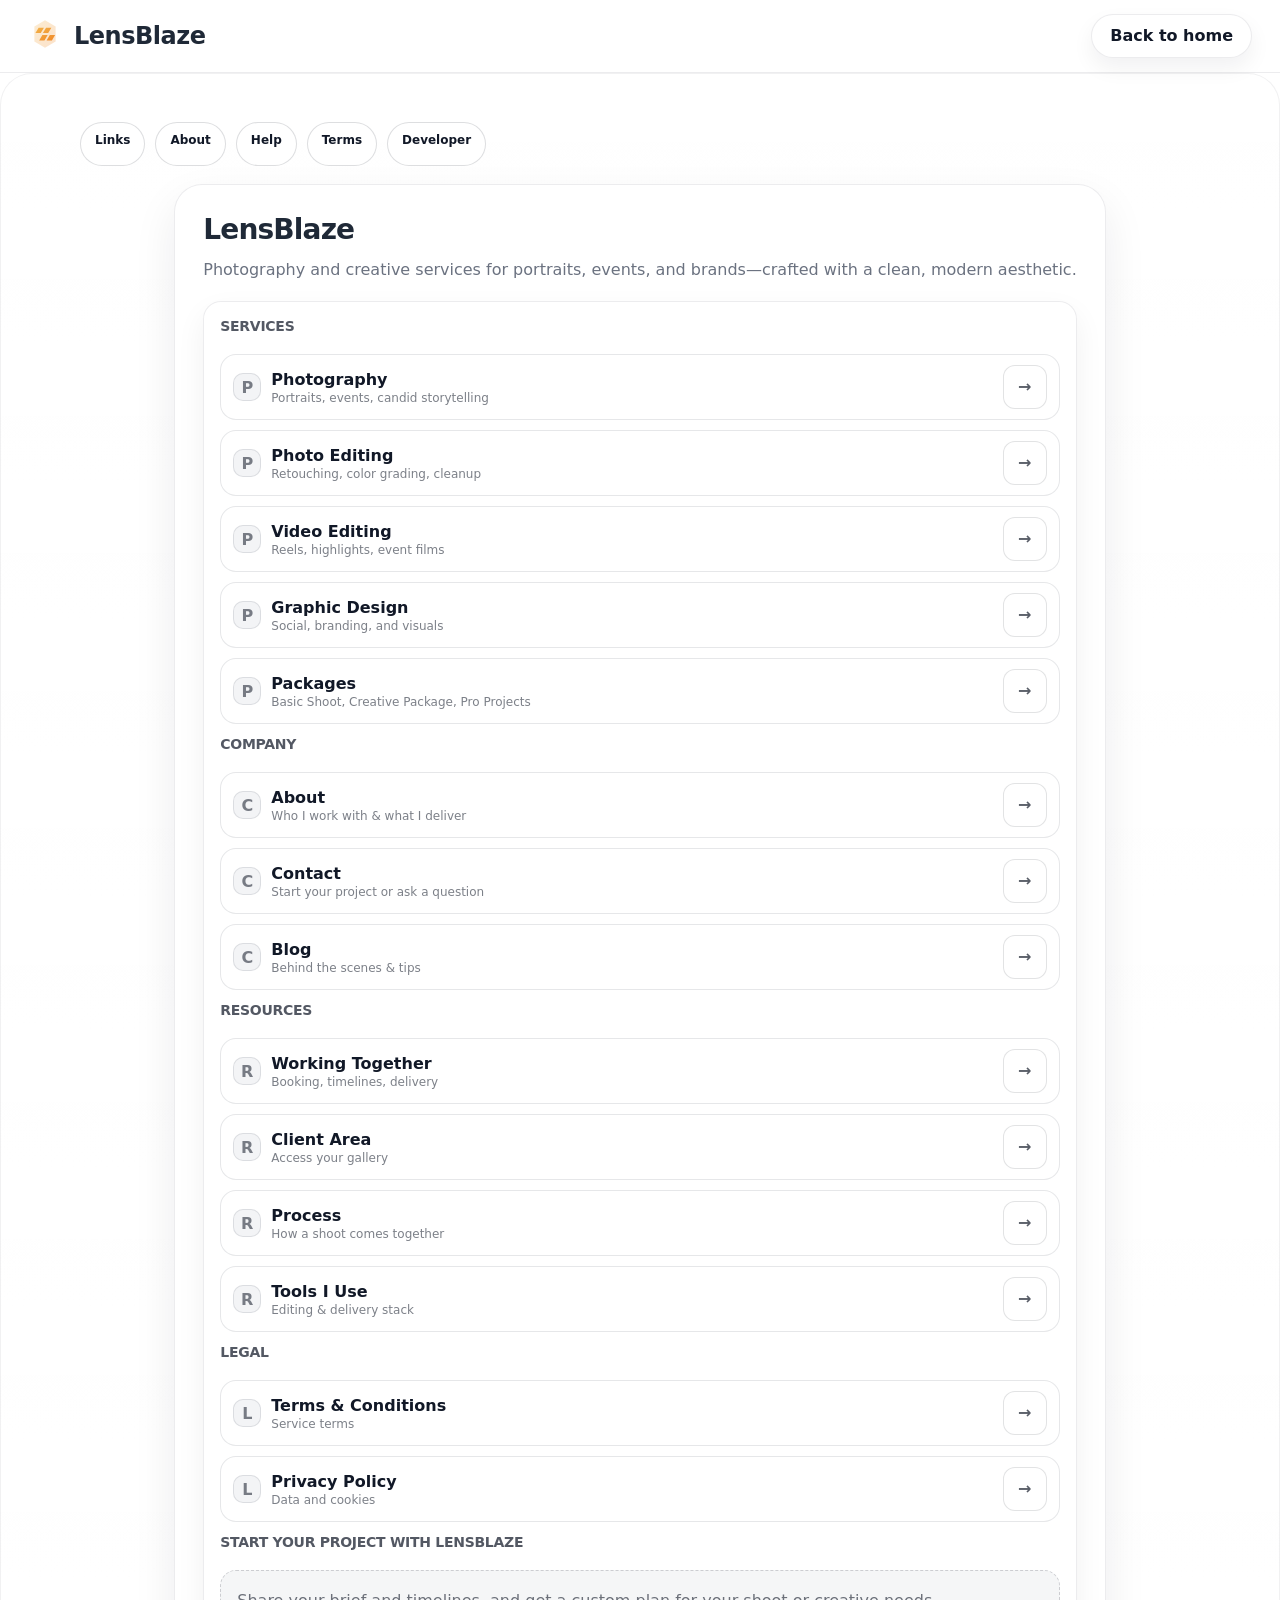
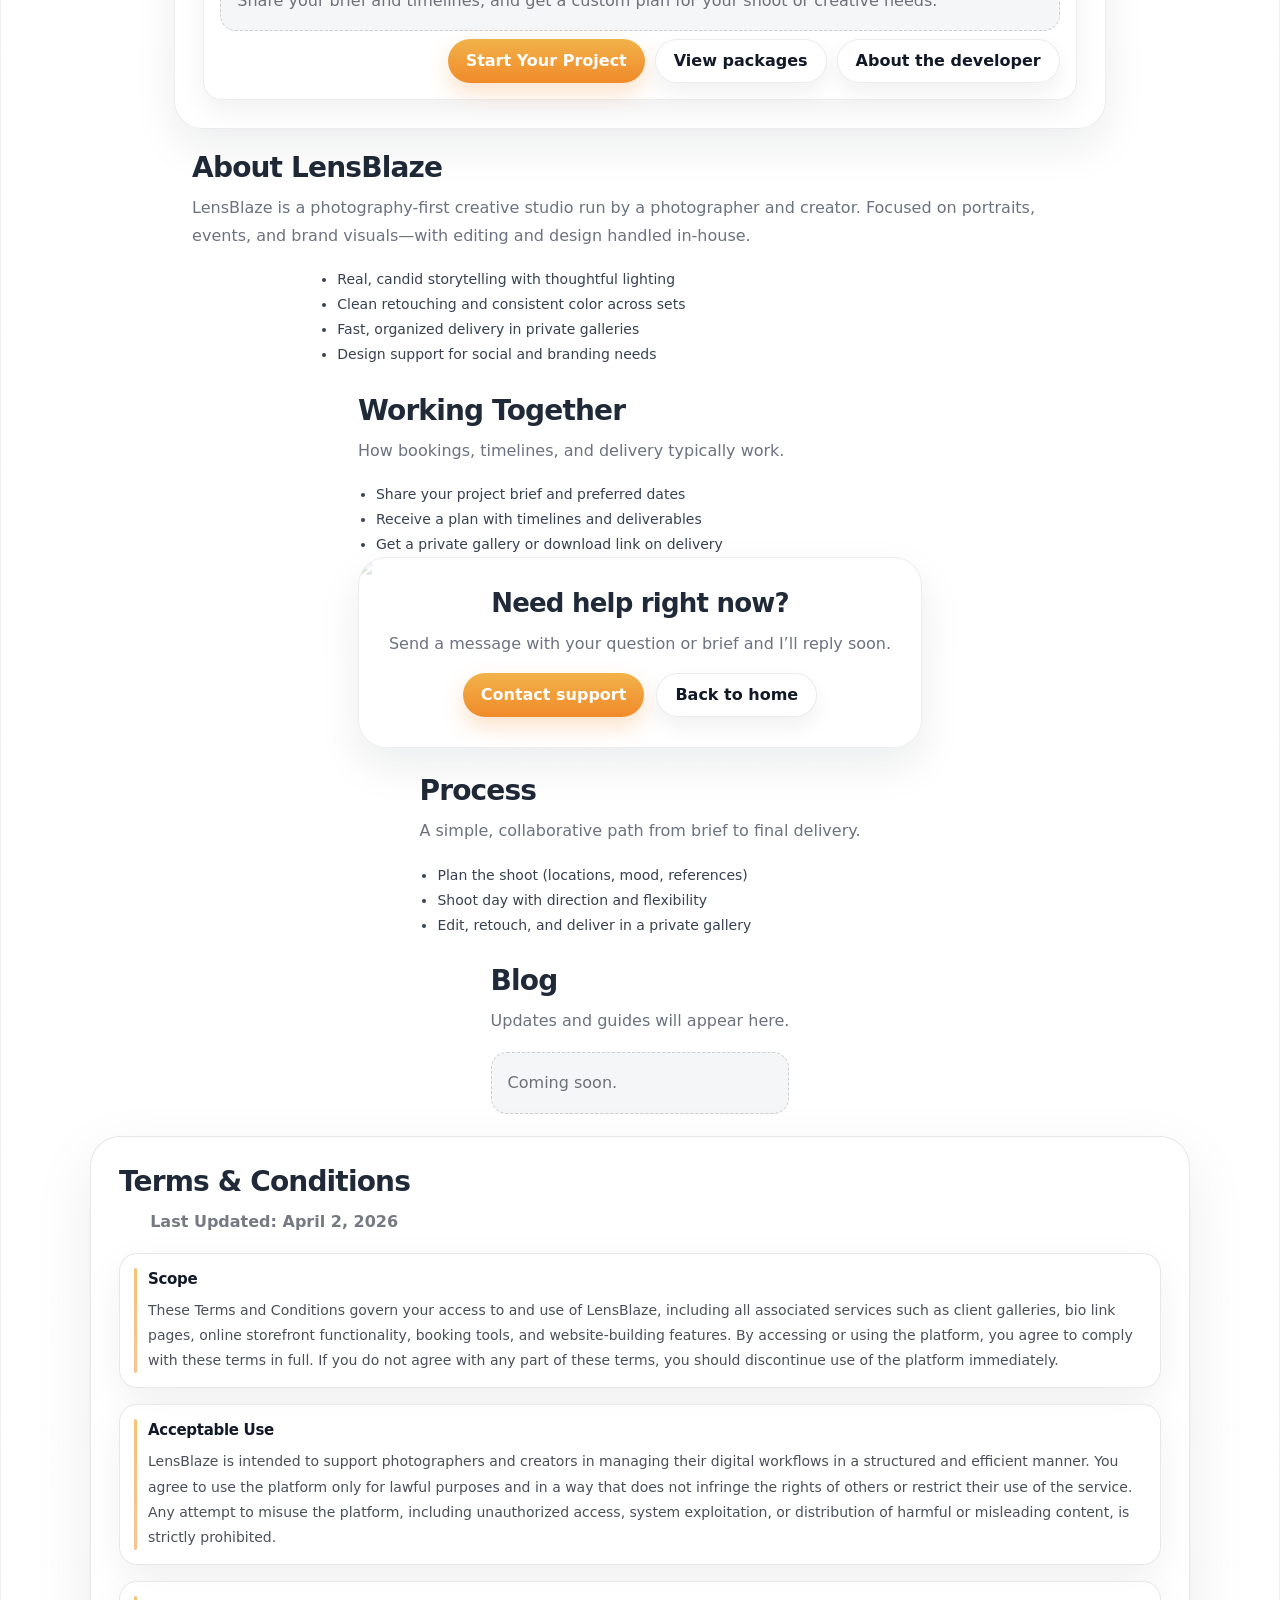
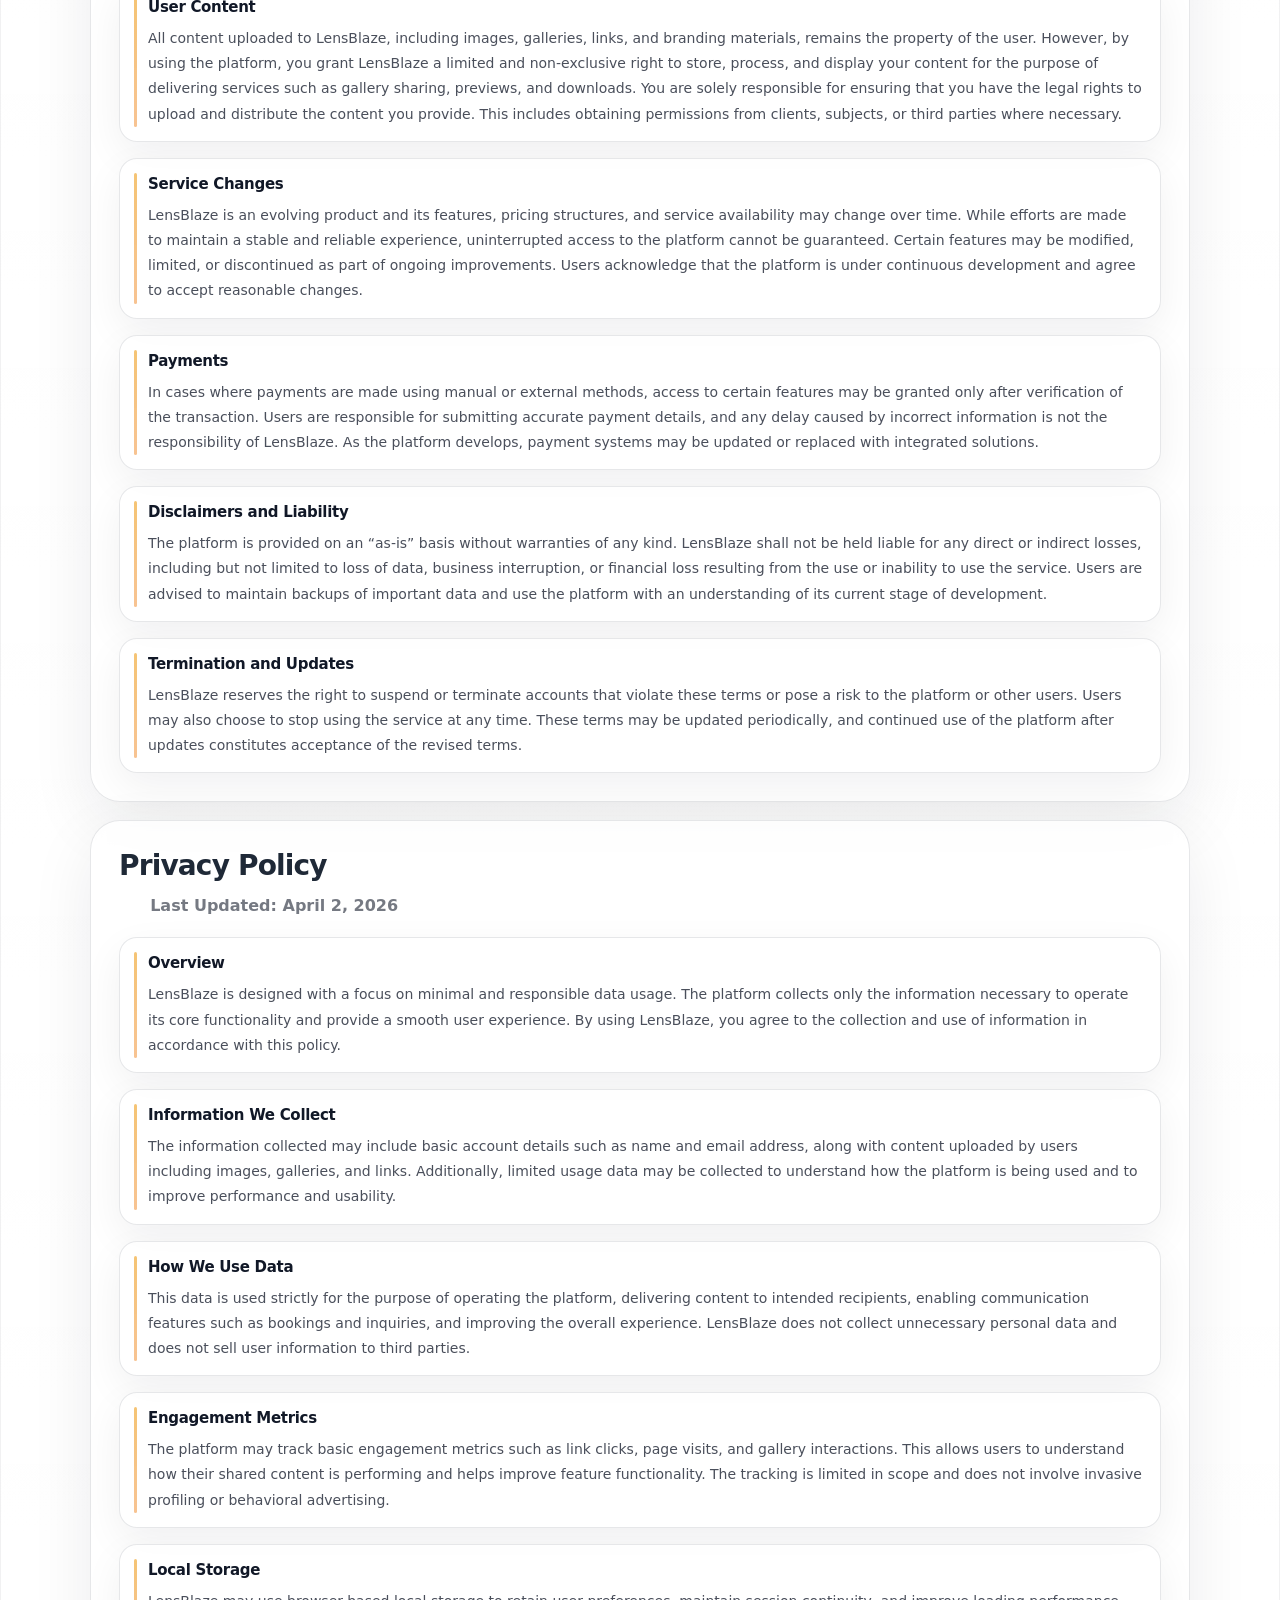
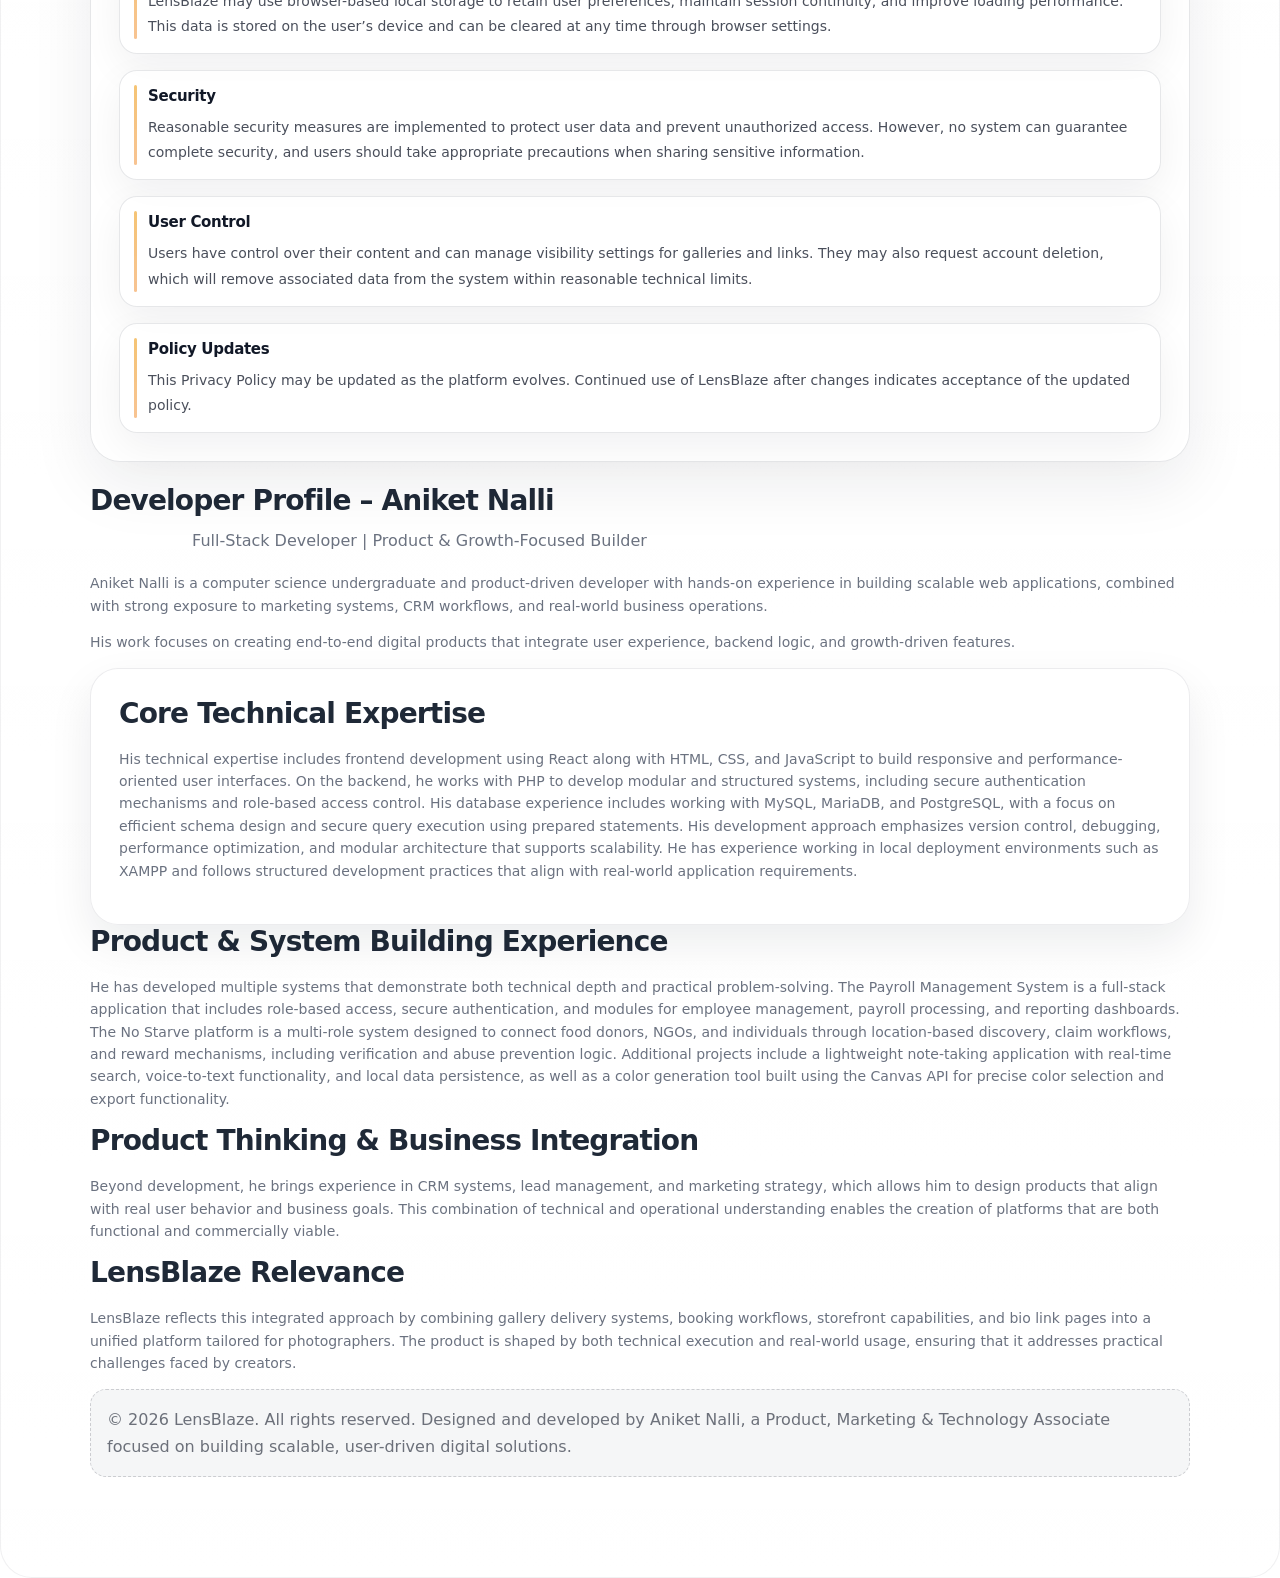
==== commit 76507828: "refactor: rebrand landing page from SaaS platform to photography studio - Change navigation, hero, a" ====
--- a/links.html
+++ b/links.html
@@ -47,7 +47,7 @@
           <header class="section__header">
             <h1 class="section__title">LensBlaze</h1>
             <p class="section__subtitle">
-              Run your photography business from one place. Deliver client galleries, sell prints and downloads, manage bookings, and build your brand—all in a single platform designed for photographers.
+              Photography and creative services for portraits, events, and brands—crafted with a clean, modern aesthetic.
             </p>
           </header>
 
@@ -55,54 +55,46 @@
             <div class="workspace__main" style="min-height: auto">
               <div class="ws-panel is-active">
                 <div class="ws-grid" style="grid-template-columns: repeat(2, minmax(0, 1fr))">
-                  <div class="ws-field ws-field--full" id="product" aria-label="Product">
-                    <div class="ws-panel__title">Product</div>
+                  <div class="ws-field ws-field--full" id="product" aria-label="Services">
+                    <div class="ws-panel__title">Services</div>
                     <div class="ws-links" role="list">
                       <a class="ws-link" href="./index.html#features">
                         <div class="ws-link__drag">P</div>
                         <div class="ws-link__meta">
-                          <div class="ws-link__title">Client Galleries</div>
-                          <div class="ws-link__url">Delivery, proofing, access control</div>
+                          <div class="ws-link__title">Photography</div>
+                          <div class="ws-link__url">Portraits, events, candid storytelling</div>
                         </div>
                         <div class="ws-link__actions"><div class="ws-link__btn">→</div></div>
                       </a>
                       <a class="ws-link" href="./index.html#features">
                         <div class="ws-link__drag">P</div>
                         <div class="ws-link__meta">
-                          <div class="ws-link__title">Online Store</div>
-                          <div class="ws-link__url">Sell prints and digital downloads</div>
-                        </div>
-                        <div class="ws-link__actions"><div class="ws-link__btn">→</div></div>
-                      </a>
-                      <a class="ws-link" href="./index.html#bio">
-                        <div class="ws-link__drag">P</div>
-                        <div class="ws-link__meta">
-                          <div class="ws-link__title">Bio Link Pages</div>
-                          <div class="ws-link__url">6 styles, customizable, publishable</div>
+                          <div class="ws-link__title">Photo Editing</div>
+                          <div class="ws-link__url">Retouching, color grading, cleanup</div>
                         </div>
                         <div class="ws-link__actions"><div class="ws-link__btn">→</div></div>
                       </a>
                       <a class="ws-link" href="./index.html#features">
                         <div class="ws-link__drag">P</div>
                         <div class="ws-link__meta">
-                          <div class="ws-link__title">Website Builder</div>
-                          <div class="ws-link__url">Portfolio-ready layouts</div>
+                          <div class="ws-link__title">Video Editing</div>
+                          <div class="ws-link__url">Reels, highlights, event films</div>
                         </div>
                         <div class="ws-link__actions"><div class="ws-link__btn">→</div></div>
                       </a>
                       <a class="ws-link" href="./index.html#features">
                         <div class="ws-link__drag">P</div>
                         <div class="ws-link__meta">
-                          <div class="ws-link__title">Bookings & Leads</div>
-                          <div class="ws-link__url">Inquiries and follow-ups</div>
+                          <div class="ws-link__title">Graphic Design</div>
+                          <div class="ws-link__url">Social, branding, and visuals</div>
                         </div>
                         <div class="ws-link__actions"><div class="ws-link__btn">→</div></div>
                       </a>
                       <a class="ws-link" href="./index.html#pricing">
                         <div class="ws-link__drag">P</div>
                         <div class="ws-link__meta">
-                          <div class="ws-link__title">Pricing</div>
-                          <div class="ws-link__url">Plans and trial</div>
+                          <div class="ws-link__title">Packages</div>
+                          <div class="ws-link__url">Basic Shoot, Creative Package, Pro Projects</div>
                         </div>
                         <div class="ws-link__actions"><div class="ws-link__btn">→</div></div>
                       </a>
@@ -116,7 +108,7 @@
                         <div class="ws-link__drag">C</div>
                         <div class="ws-link__meta">
                           <div class="ws-link__title">About</div>
-                          <div class="ws-link__url">What LensBlaze is building</div>
+                          <div class="ws-link__url">Who I work with & what I deliver</div>
                         </div>
                         <div class="ws-link__actions"><div class="ws-link__btn">→</div></div>
                       </a>
@@ -124,7 +116,7 @@
                         <div class="ws-link__drag">C</div>
                         <div class="ws-link__meta">
                           <div class="ws-link__title">Contact</div>
-                          <div class="ws-link__url">Talk to sales or support</div>
+                          <div class="ws-link__url">Start your project or ask a question</div>
                         </div>
                         <div class="ws-link__actions"><div class="ws-link__btn">→</div></div>
                       </a>
@@ -132,7 +124,7 @@
                         <div class="ws-link__drag">C</div>
                         <div class="ws-link__meta">
                           <div class="ws-link__title">Blog</div>
-                          <div class="ws-link__url">Updates and guides</div>
+                          <div class="ws-link__url">Behind the scenes & tips</div>
                         </div>
                         <div class="ws-link__actions"><div class="ws-link__btn">→</div></div>
                       </a>
@@ -145,32 +137,32 @@
                       <a class="ws-link" href="#help-center">
                         <div class="ws-link__drag">R</div>
                         <div class="ws-link__meta">
-                          <div class="ws-link__title">Help Center</div>
-                          <div class="ws-link__url">How-to and troubleshooting</div>
+                          <div class="ws-link__title">Working Together</div>
+                          <div class="ws-link__url">Booking, timelines, delivery</div>
                         </div>
                         <div class="ws-link__actions"><div class="ws-link__btn">→</div></div>
                       </a>
                       <a class="ws-link" href="./index.html#workspace">
                         <div class="ws-link__drag">R</div>
                         <div class="ws-link__meta">
-                          <div class="ws-link__title">Getting Started</div>
-                          <div class="ws-link__url">Set up your workspace</div>
+                          <div class="ws-link__title">Client Area</div>
+                          <div class="ws-link__url">Access your gallery</div>
                         </div>
                         <div class="ws-link__actions"><div class="ws-link__btn">→</div></div>
                       </a>
                       <a class="ws-link" href="#tutorials">
                         <div class="ws-link__drag">R</div>
                         <div class="ws-link__meta">
-                          <div class="ws-link__title">Tutorials</div>
-                          <div class="ws-link__url">Step-by-step workflows</div>
+                          <div class="ws-link__title">Process</div>
+                          <div class="ws-link__url">How a shoot comes together</div>
                         </div>
                         <div class="ws-link__actions"><div class="ws-link__btn">→</div></div>
                       </a>
                       <a class="ws-link" href="./index.html#integrations">
                         <div class="ws-link__drag">R</div>
                         <div class="ws-link__meta">
-                          <div class="ws-link__title">API / Integrations</div>
-                          <div class="ws-link__url">Workflow and payment connections</div>
+                          <div class="ws-link__title">Tools I Use</div>
+                          <div class="ws-link__url">Editing & delivery stack</div>
                         </div>
                         <div class="ws-link__actions"><div class="ws-link__btn">→</div></div>
                       </a>
@@ -200,14 +192,14 @@
                   </div>
 
                   <div class="ws-field ws-field--full" aria-label="Start journey">
-                    <div class="ws-panel__title">Start your LensBlaze journey</div>
+                    <div class="ws-panel__title">Start your project with LensBlaze</div>
                     <div class="ws-empty">
-                      Create your workspace, share your work, and start delivering to clients in minutes.
+                      Share your brief and timelines, and get a custom plan for your shoot or creative needs.
                     </div>
                     <div class="workspace__head-actions">
-                      <a class="btn btn--primary" href="./index.html?modal=signup#signup">Start Free Trial</a>
-                      <a class="btn btn--secondary" href="./index.html#pricing">View pricing</a>
-                      <a class="btn btn--secondary" href="#developer">Developer profile</a>
+                      <a class="btn btn--primary" href="./index.html?modal=contact#contact">Start Your Project</a>
+                      <a class="btn btn--secondary" href="./index.html#pricing">View packages</a>
+                      <a class="btn btn--secondary" href="#developer">About the developer</a>
                     </div>
                   </div>
                 </div>
@@ -220,32 +212,32 @@
           <header class="section__header">
             <h2 class="section__title">About LensBlaze</h2>
             <p class="section__subtitle">
-              LensBlaze is built for photographers who want an organized workflow from inquiry to delivery, plus growth features that drive bookings and sales.
+              LensBlaze is a photography-first creative studio run by a photographer and creator. Focused on portraits, events, and brand visuals—with editing and design handled in-house.
             </p>
           </header>
           <ul class="bullets bullets--center">
-            <li>Deliver client galleries with proofing and controlled downloads</li>
-            <li>Sell prints and digital products with a streamlined checkout</li>
-            <li>Capture leads and manage bookings with structured forms</li>
-            <li>Publish a bio link page that matches your brand</li>
+            <li>Real, candid storytelling with thoughtful lighting</li>
+            <li>Clean retouching and consistent color across sets</li>
+            <li>Fast, organized delivery in private galleries</li>
+            <li>Design support for social and branding needs</li>
           </ul>
         </section>
 
         <section class="section anchor" id="help-center" aria-label="Help Center">
           <header class="section__header">
-            <h2 class="section__title">Help Center</h2>
-            <p class="section__subtitle">Common next steps and quick fixes.</p>
+            <h2 class="section__title">Working Together</h2>
+            <p class="section__subtitle">How bookings, timelines, and delivery typically work.</p>
           </header>
           <ul class="bullets bullets--center">
-            <li>For login issues: verify your email, then try again</li>
-            <li>For missing Google accounts: add them in Workspace → Account</li>
-            <li>For sharing: use Workspace → Share link to generate a short URL</li>
+            <li>Share your project brief and preferred dates</li>
+            <li>Receive a plan with timelines and deliverables</li>
+            <li>Get a private gallery or download link on delivery</li>
           </ul>
           <div class="cta">
-            <img class="cta__bg" src="./assets/photo-4.jpg" alt="" loading="lazy" decoding="async" />
+            <img class="cta__bg" src="https://ik.imagekit.io/ikmedia/docs_images/examples/example_fashion_1.jpg" alt="" loading="lazy" decoding="async" />
             <div class="cta__inner">
               <h3 class="cta__title">Need help right now?</h3>
-              <p class="cta__text">Contact support and include a short description of the issue.</p>
+              <p class="cta__text">Send a message with your question or brief and I’ll reply soon.</p>
               <div class="cta__actions">
                 <a class="btn btn--primary" href="./index.html?modal=contact#contact">Contact support</a>
                 <a class="btn btn--secondary" href="./index.html">Back to home</a>
@@ -256,13 +248,13 @@
 
         <section class="section anchor" id="tutorials" aria-label="Tutorials">
           <header class="section__header">
-            <h2 class="section__title">Tutorials</h2>
-            <p class="section__subtitle">Guided flows are available in the floating assistant on the home page.</p>
+            <h2 class="section__title">Process</h2>
+            <p class="section__subtitle">A simple, collaborative path from brief to final delivery.</p>
           </header>
           <ul class="bullets bullets--center">
-            <li>Open the assistant and choose “Build my bio page”</li>
-            <li>Choose a style, add links, and publish</li>
-            <li>Share your link with the built-in short link generator</li>
+            <li>Plan the shoot (locations, mood, references)</li>
+            <li>Shoot day with direction and flexibility</li>
+            <li>Edit, retouch, and deliver in a private gallery</li>
           </ul>
         </section>
 
@@ -279,27 +271,50 @@
             <h2 class="section__title">Terms & Conditions</h2>
             <p class="section__subtitle">Last Updated: April 2, 2026</p>
           </header>
-          <p class="value__text">
-            These Terms and Conditions govern your access to and use of LensBlaze, including all associated services such as client galleries, bio link pages, online storefront functionality, booking tools, and website-building features. By accessing or using the platform, you agree to comply with these terms in full. If you do not agree with any part of these terms, you should discontinue use of the platform immediately.
-          </p>
-          <p class="value__text">
-            LensBlaze is intended to support photographers and creators in managing their digital workflows in a structured and efficient manner. You agree to use the platform only for lawful purposes and in a way that does not infringe the rights of others or restrict their use of the service. Any attempt to misuse the platform, including unauthorized access, system exploitation, or distribution of harmful or misleading content, is strictly prohibited.
-          </p>
-          <p class="value__text">
-            All content uploaded to LensBlaze, including images, galleries, links, and branding materials, remains the property of the user. However, by using the platform, you grant LensBlaze a limited and non-exclusive right to store, process, and display your content for the purpose of delivering services such as gallery sharing, previews, and downloads. You are solely responsible for ensuring that you have the legal rights to upload and distribute the content you provide. This includes obtaining permissions from clients, subjects, or third parties where necessary.
-          </p>
-          <p class="value__text">
-            LensBlaze is an evolving product and its features, pricing structures, and service availability may change over time. While efforts are made to maintain a stable and reliable experience, uninterrupted access to the platform cannot be guaranteed. Certain features may be modified, limited, or discontinued as part of ongoing improvements. Users acknowledge that the platform is under continuous development and agree to accept reasonable changes.
-          </p>
-          <p class="value__text">
-            In cases where payments are made using manual or external methods, access to certain features may be granted only after verification of the transaction. Users are responsible for submitting accurate payment details, and any delay caused by incorrect information is not the responsibility of LensBlaze. As the platform develops, payment systems may be updated or replaced with integrated solutions.
-          </p>
-          <p class="value__text">
-            The platform is provided on an “as-is” basis without warranties of any kind. LensBlaze shall not be held liable for any direct or indirect losses, including but not limited to loss of data, business interruption, or financial loss resulting from the use or inability to use the service. Users are advised to maintain backups of important data and use the platform with an understanding of its current stage of development.
-          </p>
-          <p class="value__text">
-            LensBlaze reserves the right to suspend or terminate accounts that violate these terms or pose a risk to the platform or other users. Users may also choose to stop using the service at any time. These terms may be updated periodically, and continued use of the platform after updates constitutes acceptance of the revised terms.
-          </p>
+          <div class="legal">
+            <div class="legal__block">
+              <h3 class="legal__h">Scope</h3>
+              <p class="legal__p">
+                These Terms and Conditions govern your access to and use of LensBlaze, including all associated services such as client galleries, bio link pages, online storefront functionality, booking tools, and website-building features. By accessing or using the platform, you agree to comply with these terms in full. If you do not agree with any part of these terms, you should discontinue use of the platform immediately.
+              </p>
+            </div>
+            <div class="legal__block">
+              <h3 class="legal__h">Acceptable Use</h3>
+              <p class="legal__p">
+                LensBlaze is intended to support photographers and creators in managing their digital workflows in a structured and efficient manner. You agree to use the platform only for lawful purposes and in a way that does not infringe the rights of others or restrict their use of the service. Any attempt to misuse the platform, including unauthorized access, system exploitation, or distribution of harmful or misleading content, is strictly prohibited.
+              </p>
+            </div>
+            <div class="legal__block">
+              <h3 class="legal__h">User Content</h3>
+              <p class="legal__p">
+                All content uploaded to LensBlaze, including images, galleries, links, and branding materials, remains the property of the user. However, by using the platform, you grant LensBlaze a limited and non-exclusive right to store, process, and display your content for the purpose of delivering services such as gallery sharing, previews, and downloads. You are solely responsible for ensuring that you have the legal rights to upload and distribute the content you provide. This includes obtaining permissions from clients, subjects, or third parties where necessary.
+              </p>
+            </div>
+            <div class="legal__block">
+              <h3 class="legal__h">Service Changes</h3>
+              <p class="legal__p">
+                LensBlaze is an evolving product and its features, pricing structures, and service availability may change over time. While efforts are made to maintain a stable and reliable experience, uninterrupted access to the platform cannot be guaranteed. Certain features may be modified, limited, or discontinued as part of ongoing improvements. Users acknowledge that the platform is under continuous development and agree to accept reasonable changes.
+              </p>
+            </div>
+            <div class="legal__block">
+              <h3 class="legal__h">Payments</h3>
+              <p class="legal__p">
+                In cases where payments are made using manual or external methods, access to certain features may be granted only after verification of the transaction. Users are responsible for submitting accurate payment details, and any delay caused by incorrect information is not the responsibility of LensBlaze. As the platform develops, payment systems may be updated or replaced with integrated solutions.
+              </p>
+            </div>
+            <div class="legal__block">
+              <h3 class="legal__h">Disclaimers and Liability</h3>
+              <p class="legal__p">
+                The platform is provided on an “as-is” basis without warranties of any kind. LensBlaze shall not be held liable for any direct or indirect losses, including but not limited to loss of data, business interruption, or financial loss resulting from the use or inability to use the service. Users are advised to maintain backups of important data and use the platform with an understanding of its current stage of development.
+              </p>
+            </div>
+            <div class="legal__block">
+              <h3 class="legal__h">Termination and Updates</h3>
+              <p class="legal__p">
+                LensBlaze reserves the right to suspend or terminate accounts that violate these terms or pose a risk to the platform or other users. Users may also choose to stop using the service at any time. These terms may be updated periodically, and continued use of the platform after updates constitutes acceptance of the revised terms.
+              </p>
+            </div>
+          </div>
         </section>
 
         <section class="section section--contrast anchor" id="privacy" aria-label="Privacy Policy">
@@ -307,30 +322,56 @@
             <h2 class="section__title">Privacy Policy</h2>
             <p class="section__subtitle">Last Updated: April 2, 2026</p>
           </header>
-          <p class="value__text">
-            LensBlaze is designed with a focus on minimal and responsible data usage. The platform collects only the information necessary to operate its core functionality and provide a smooth user experience. By using LensBlaze, you agree to the collection and use of information in accordance with this policy.
-          </p>
-          <p class="value__text">
-            The information collected may include basic account details such as name and email address, along with content uploaded by users including images, galleries, and links. Additionally, limited usage data may be collected to understand how the platform is being used and to improve performance and usability.
-          </p>
-          <p class="value__text">
-            This data is used strictly for the purpose of operating the platform, delivering content to intended recipients, enabling communication features such as bookings and inquiries, and improving the overall experience. LensBlaze does not collect unnecessary personal data and does not sell user information to third parties.
-          </p>
-          <p class="value__text">
-            The platform may track basic engagement metrics such as link clicks, page visits, and gallery interactions. This allows users to understand how their shared content is performing and helps improve feature functionality. The tracking is limited in scope and does not involve invasive profiling or behavioral advertising.
-          </p>
-          <p class="value__text">
-            LensBlaze may use browser-based local storage to retain user preferences, maintain session continuity, and improve loading performance. This data is stored on the user’s device and can be cleared at any time through browser settings.
-          </p>
-          <p class="value__text">
-            Reasonable security measures are implemented to protect user data and prevent unauthorized access. However, no system can guarantee complete security, and users should take appropriate precautions when sharing sensitive information.
-          </p>
-          <p class="value__text">
-            Users have control over their content and can manage visibility settings for galleries and links. They may also request account deletion, which will remove associated data from the system within reasonable technical limits.
-          </p>
-          <p class="value__text">
-            This Privacy Policy may be updated as the platform evolves. Continued use of LensBlaze after changes indicates acceptance of the updated policy.
-          </p>
+          <div class="legal">
+            <div class="legal__block">
+              <h3 class="legal__h">Overview</h3>
+              <p class="legal__p">
+                LensBlaze is designed with a focus on minimal and responsible data usage. The platform collects only the information necessary to operate its core functionality and provide a smooth user experience. By using LensBlaze, you agree to the collection and use of information in accordance with this policy.
+              </p>
+            </div>
+            <div class="legal__block">
+              <h3 class="legal__h">Information We Collect</h3>
+              <p class="legal__p">
+                The information collected may include basic account details such as name and email address, along with content uploaded by users including images, galleries, and links. Additionally, limited usage data may be collected to understand how the platform is being used and to improve performance and usability.
+              </p>
+            </div>
+            <div class="legal__block">
+              <h3 class="legal__h">How We Use Data</h3>
+              <p class="legal__p">
+                This data is used strictly for the purpose of operating the platform, delivering content to intended recipients, enabling communication features such as bookings and inquiries, and improving the overall experience. LensBlaze does not collect unnecessary personal data and does not sell user information to third parties.
+              </p>
+            </div>
+            <div class="legal__block">
+              <h3 class="legal__h">Engagement Metrics</h3>
+              <p class="legal__p">
+                The platform may track basic engagement metrics such as link clicks, page visits, and gallery interactions. This allows users to understand how their shared content is performing and helps improve feature functionality. The tracking is limited in scope and does not involve invasive profiling or behavioral advertising.
+              </p>
+            </div>
+            <div class="legal__block">
+              <h3 class="legal__h">Local Storage</h3>
+              <p class="legal__p">
+                LensBlaze may use browser-based local storage to retain user preferences, maintain session continuity, and improve loading performance. This data is stored on the user’s device and can be cleared at any time through browser settings.
+              </p>
+            </div>
+            <div class="legal__block">
+              <h3 class="legal__h">Security</h3>
+              <p class="legal__p">
+                Reasonable security measures are implemented to protect user data and prevent unauthorized access. However, no system can guarantee complete security, and users should take appropriate precautions when sharing sensitive information.
+              </p>
+            </div>
+            <div class="legal__block">
+              <h3 class="legal__h">User Control</h3>
+              <p class="legal__p">
+                Users have control over their content and can manage visibility settings for galleries and links. They may also request account deletion, which will remove associated data from the system within reasonable technical limits.
+              </p>
+            </div>
+            <div class="legal__block">
+              <h3 class="legal__h">Policy Updates</h3>
+              <p class="legal__p">
+                This Privacy Policy may be updated as the platform evolves. Continued use of LensBlaze after changes indicates acceptance of the updated policy.
+              </p>
+            </div>
+          </div>
         </section>
 
         <section class="section anchor" id="developer" aria-label="Developer Profile – Aniket Nalli">
--- a/styles.css
+++ b/styles.css
@@ -217,7 +217,7 @@
   border-radius: 999px;
   border: 1px solid rgba(17, 24, 39, 0.12);
   background-color: rgba(17, 24, 39, 0.08);
-  background-image: linear-gradient(180deg, rgba(242, 178, 74, 0.55), rgba(240, 138, 42, 0.25)), url("./assets/photo-3.jpg");
+  background-image: linear-gradient(180deg, rgba(242, 178, 74, 0.55), rgba(240, 138, 42, 0.25)), url("https://ik.imagekit.io/ikmedia/docs_images/examples/example_portrait_1.jpg");
   background-size: cover;
   background-position: center;
   display: grid;
@@ -253,7 +253,7 @@
   background-color: #0b1220;
   background-image: linear-gradient(180deg, rgba(11, 18, 32, 0.2), rgba(11, 18, 32, 0.85)),
     radial-gradient(1200px 700px at 55% -10%, rgba(242, 178, 74, 0.22), rgba(11, 18, 32, 0) 55%),
-    url("./assets/photo-1.jpg");
+    url("https://ik.imagekit.io/ikmedia/docs_images/examples/example_fashion_1.jpg");
   background-size: cover;
   background-position: center;
 }
@@ -2114,6 +2114,94 @@
   margin-right: auto;
 }
 
+.links-page .page {
+  background: radial-gradient(900px 600px at 12% -10%, rgba(242, 178, 74, 0.18), rgba(255, 255, 255, 0) 55%),
+    radial-gradient(1000px 700px at 88% -20%, rgba(90, 205, 255, 0.16), rgba(255, 255, 255, 0) 55%),
+    linear-gradient(180deg, rgba(255, 255, 255, 0.82), rgba(255, 255, 255, 1));
+  border-radius: 32px;
+  border: 1px solid rgba(17, 24, 39, 0.06);
+}
+
+.links-page .section--contrast {
+  background: rgba(255, 255, 255, 0.78);
+  backdrop-filter: blur(10px);
+}
+
+.links-page #terms.section--contrast,
+.links-page #privacy.section--contrast {
+  border-radius: 30px;
+  border: 1px solid rgba(17, 24, 39, 0.1);
+  box-shadow: 0 22px 64px rgba(17, 24, 39, 0.08);
+}
+
+.legal {
+  display: grid;
+  gap: 16px;
+  margin-top: 14px;
+}
+
+.legal__block {
+  border: 1px solid rgba(17, 24, 39, 0.1);
+  background: rgba(255, 255, 255, 0.92);
+  border-radius: 18px;
+  padding: 16px 16px 14px;
+  box-shadow: 0 14px 40px rgba(17, 24, 39, 0.06);
+  position: relative;
+}
+
+.legal__block::before {
+  content: "";
+  position: absolute;
+  left: 14px;
+  top: 14px;
+  bottom: 14px;
+  width: 3px;
+  border-radius: 999px;
+  background: linear-gradient(180deg, rgba(242, 178, 74, 0.9), rgba(240, 138, 42, 0.6));
+  opacity: 0.85;
+}
+
+.legal__h {
+  margin: 0 0 10px;
+  padding-left: 12px;
+  font-size: 15px;
+  font-weight: 900;
+  letter-spacing: -0.02em;
+  color: #111827;
+}
+
+.legal__p {
+  margin: 0;
+  padding-left: 12px;
+  color: rgba(17, 24, 39, 0.76);
+  line-height: 1.8;
+  font-size: 14px;
+}
+
+.links-page #terms .section__subtitle,
+.links-page #privacy .section__subtitle {
+  font-weight: 700;
+  color: rgba(17, 24, 39, 0.58);
+}
+
+@media (max-width: 720px) {
+  .links-page .page {
+    border-radius: 26px;
+  }
+  .legal__block {
+    padding: 14px 14px 12px;
+  }
+  .legal__block::before {
+    left: 12px;
+    top: 12px;
+    bottom: 12px;
+  }
+  .legal__h,
+  .legal__p {
+    padding-left: 10px;
+  }
+}
+
 .solution-grid {
   display: grid;
   grid-template-columns: repeat(3, minmax(0, 1fr));
@@ -2492,15 +2580,15 @@
 }
 
 .card__image--one {
-  background-image: url("./assets/photo-2.jpg");
+  background-image: url("https://ik.imagekit.io/ikmedia/docs_images/examples/example_fashion_1.jpg");
 }
 
 .card__image--two {
-  background-image: url("./assets/photo-3.jpg");
+  background-image: url("https://ik.imagekit.io/ikmedia/docs_images/examples/example_fashion_2.jpg");
 }
 
 .card__image--three {
-  background-image: url("./assets/photo-4.jpg");
+  background-image: url("https://ik.imagekit.io/ikmedia/docs_images/examples/example_fashion_3.jpg");
 }
 
 .card__body {
@@ -2553,7 +2641,7 @@
   border: 0;
   cursor: pointer;
   background-color: rgba(17, 24, 39, 0.12);
-  background-image: linear-gradient(180deg, rgba(242, 178, 74, 0.8), rgba(240, 138, 42, 0.4)), url("./assets/photo-4.jpg");
+  background-image: linear-gradient(180deg, rgba(242, 178, 74, 0.8), rgba(240, 138, 42, 0.4)), url("https://ik.imagekit.io/ikmedia/docs_images/examples/example_fashion_3.jpg");
   background-size: cover;
   background-position: center;
   box-shadow: 0 16px 34px rgba(240, 138, 42, 0.35);
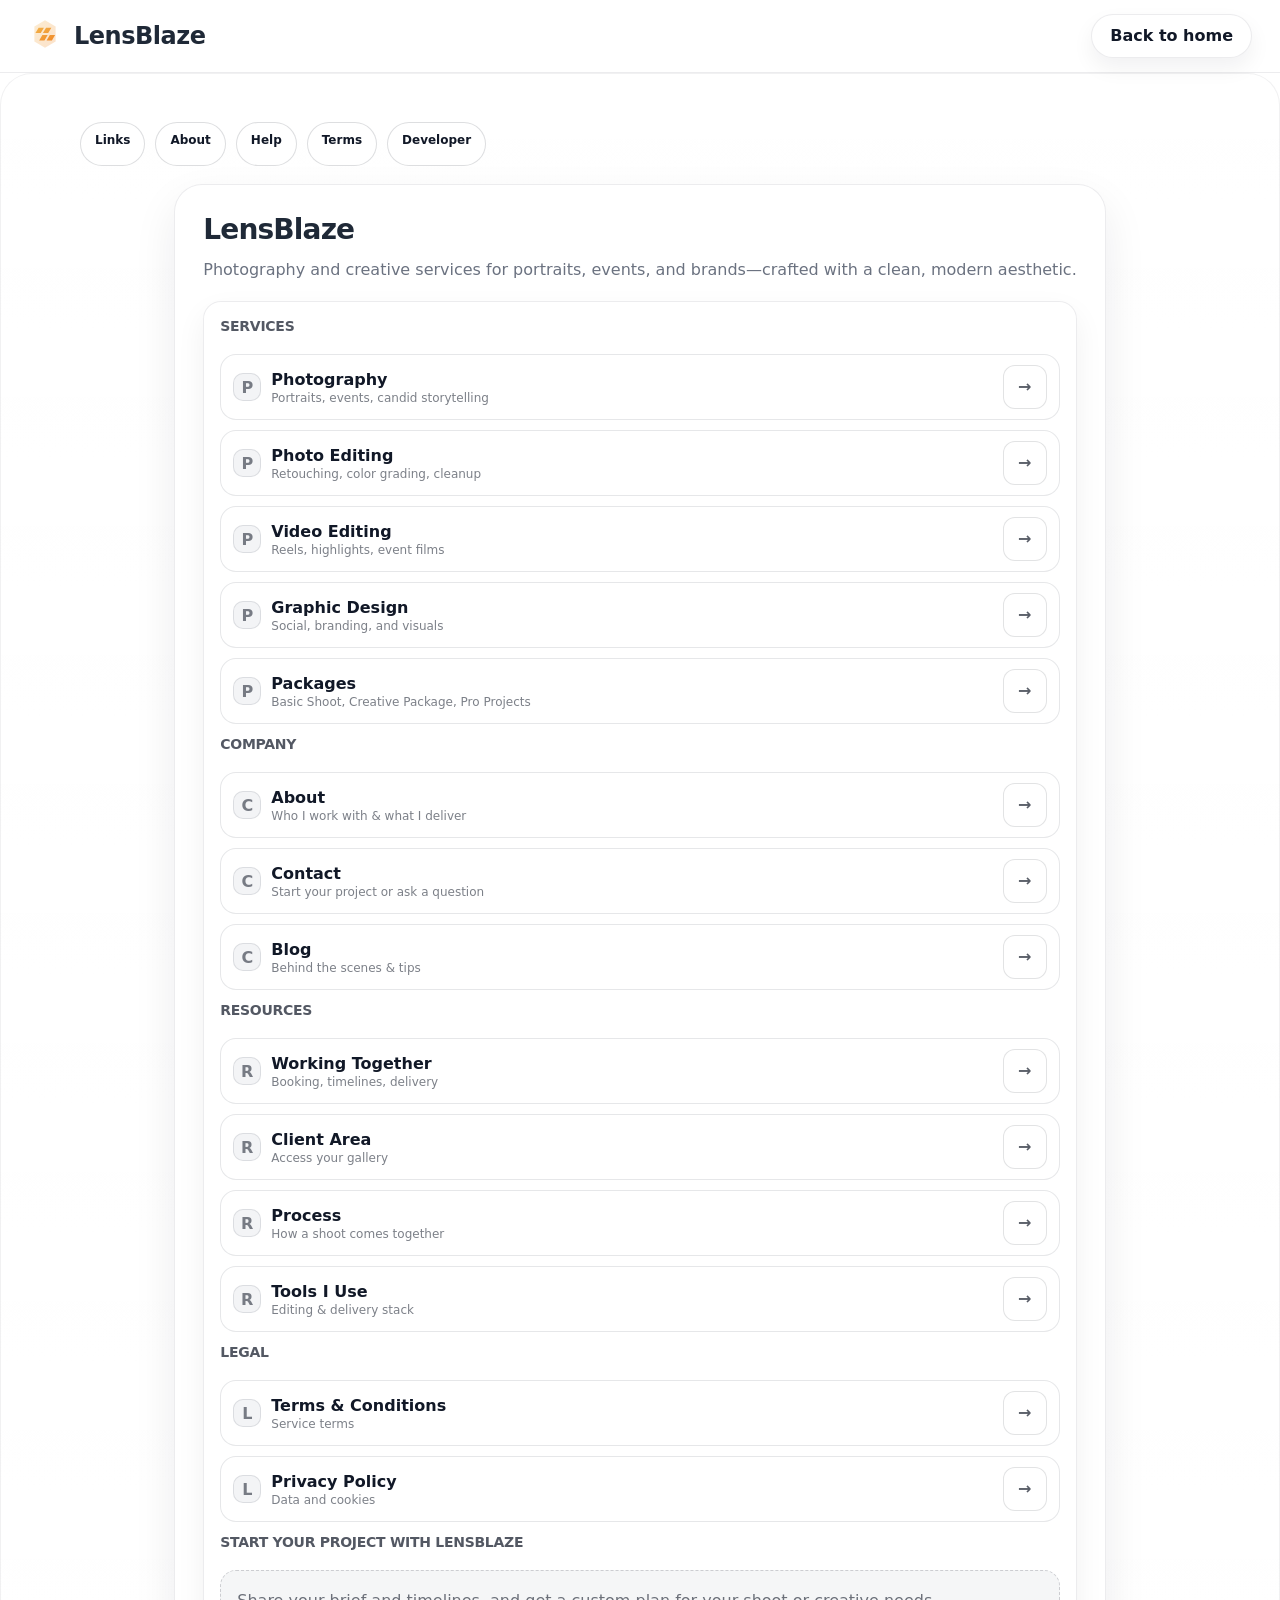
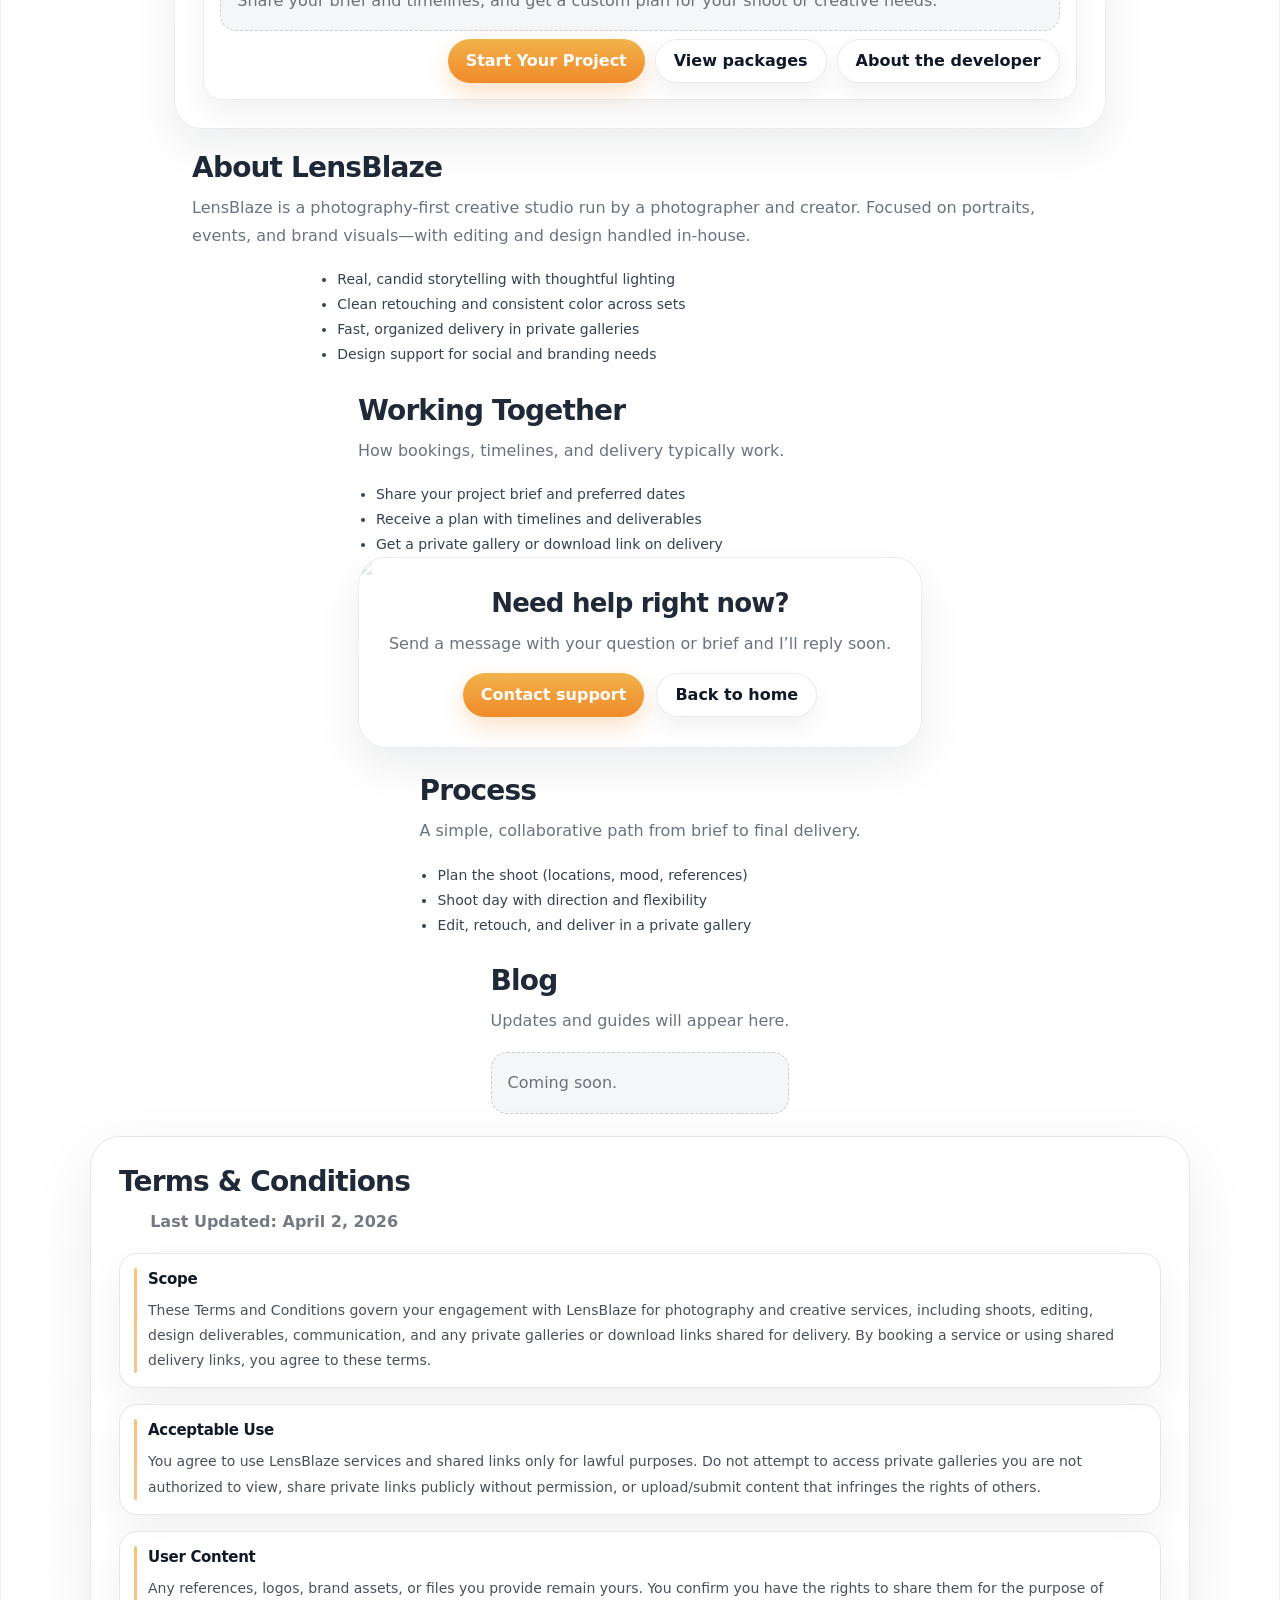
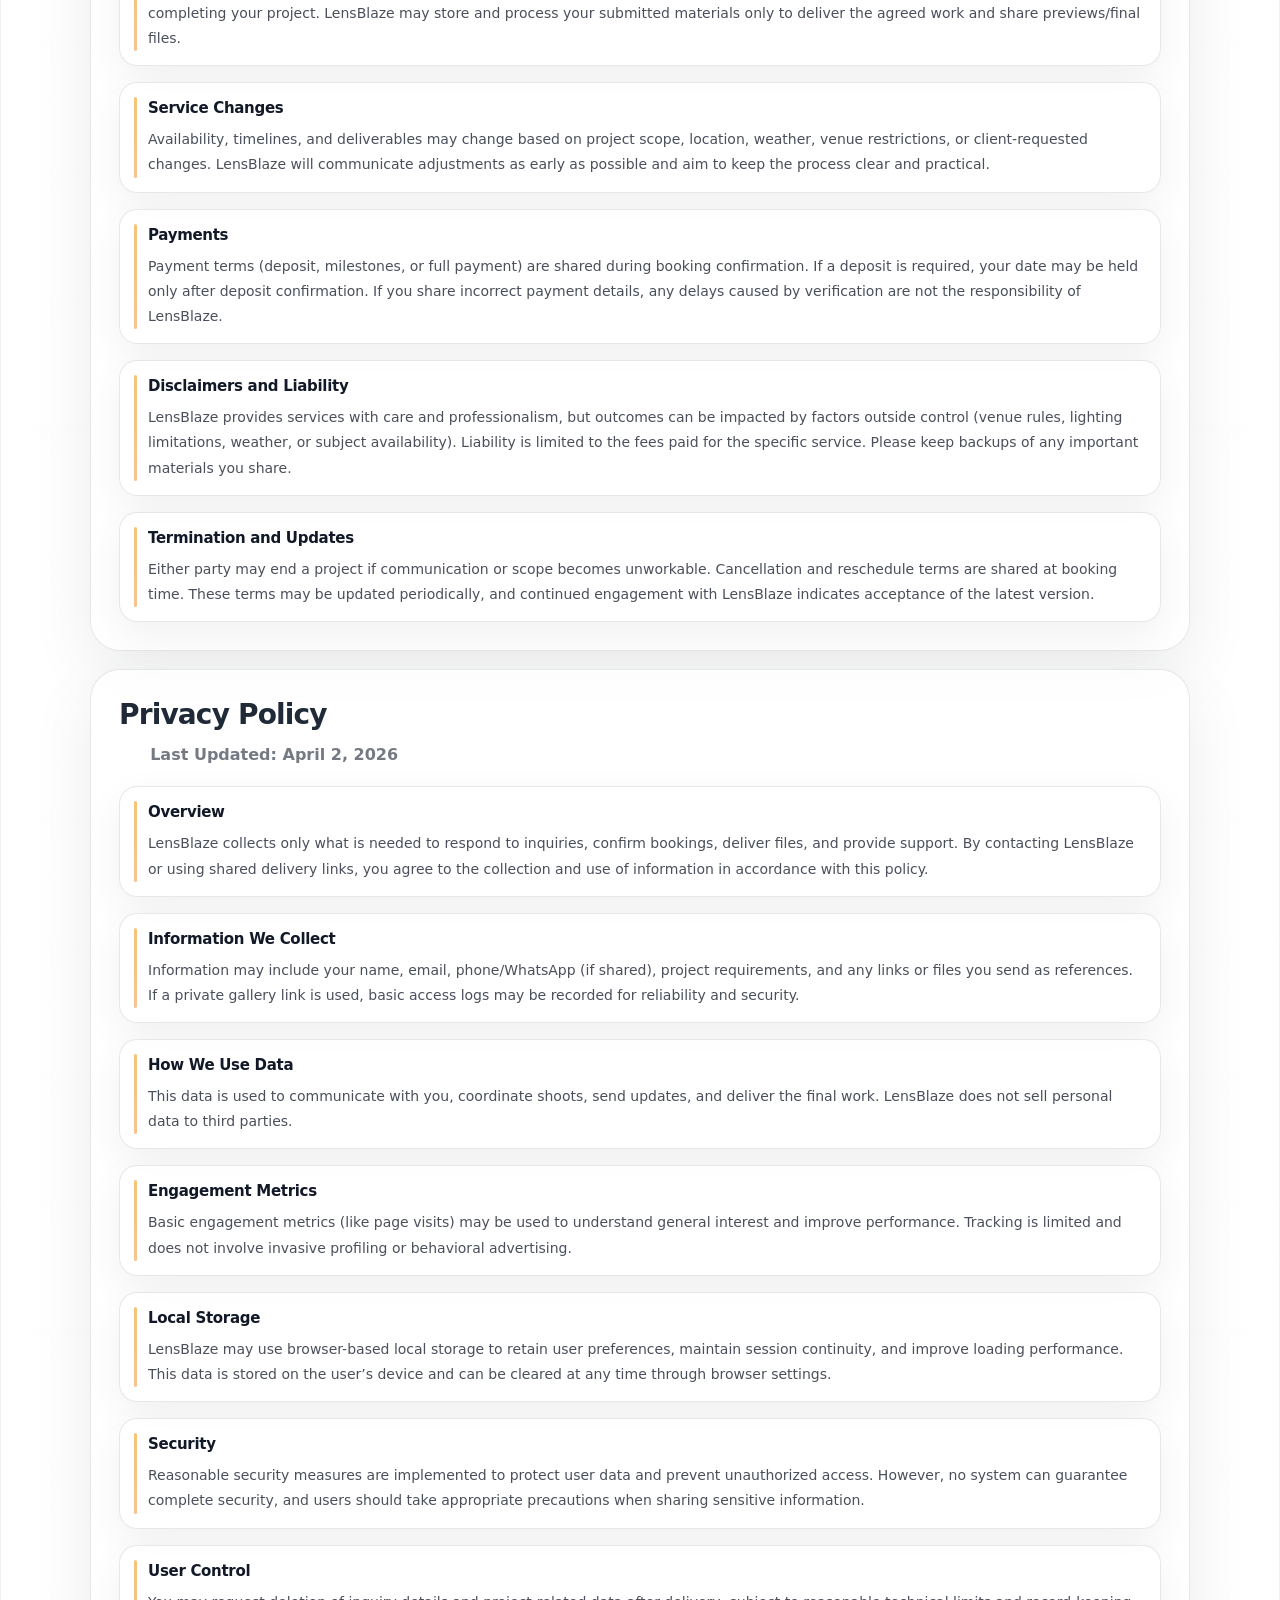
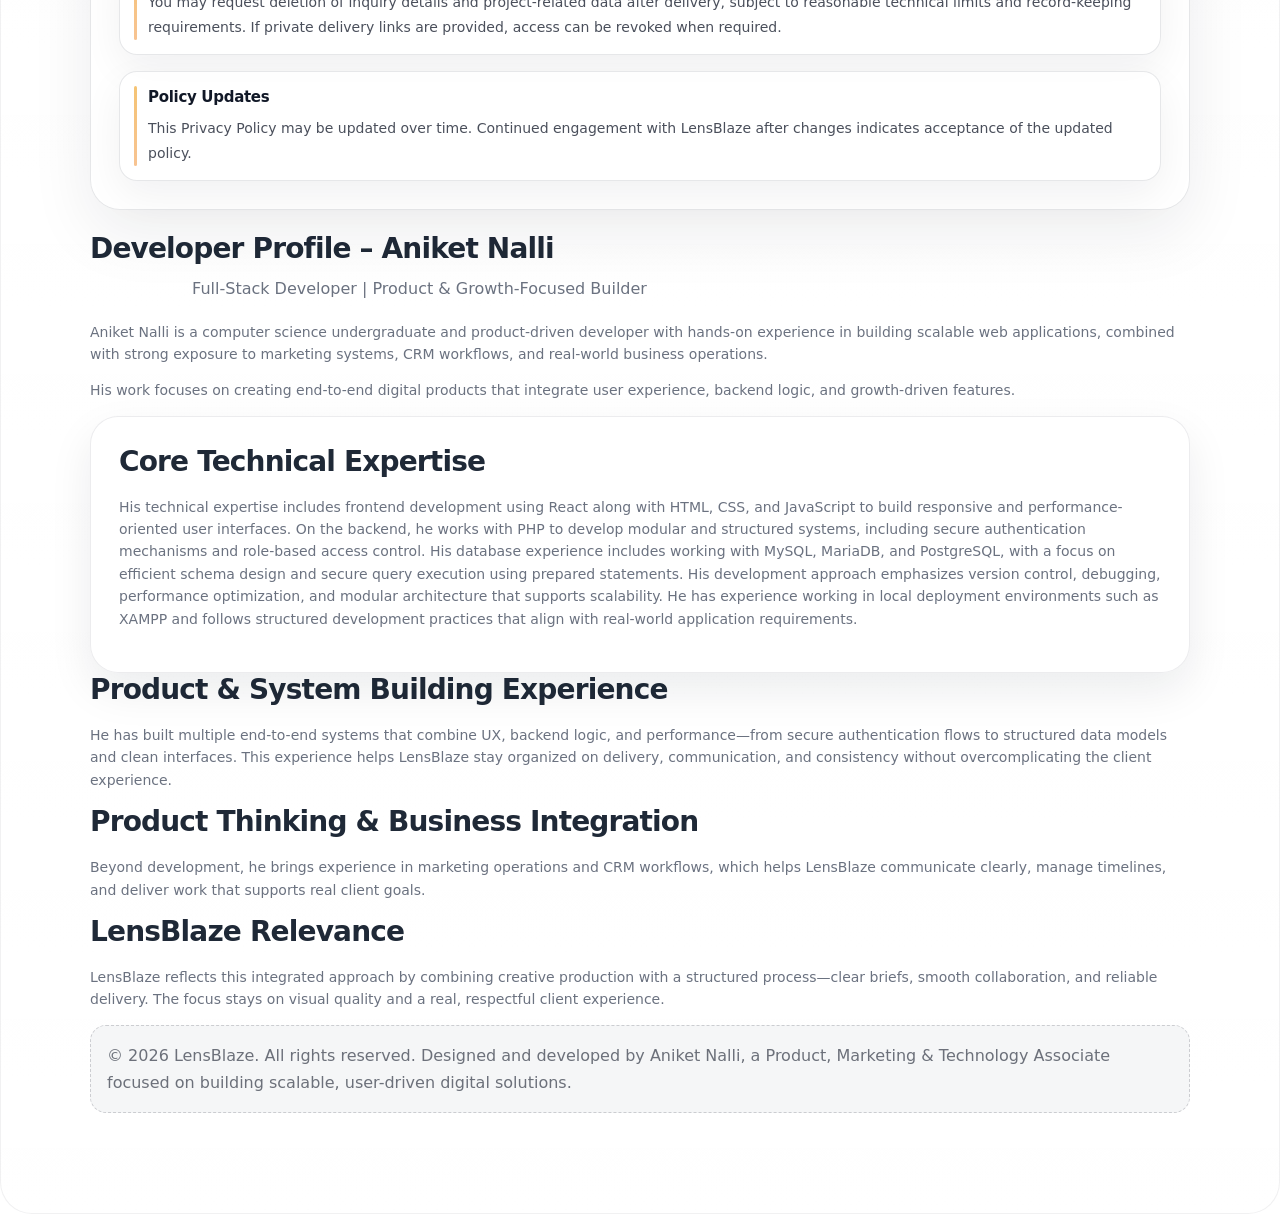
==== commit 5bdaac54: "refactor: update copy and terms to reflect photography service focus - Adjust form validation messag" ====
--- a/links.html
+++ b/links.html
@@ -275,43 +275,43 @@
             <div class="legal__block">
               <h3 class="legal__h">Scope</h3>
               <p class="legal__p">
-                These Terms and Conditions govern your access to and use of LensBlaze, including all associated services such as client galleries, bio link pages, online storefront functionality, booking tools, and website-building features. By accessing or using the platform, you agree to comply with these terms in full. If you do not agree with any part of these terms, you should discontinue use of the platform immediately.
+                These Terms and Conditions govern your engagement with LensBlaze for photography and creative services, including shoots, editing, design deliverables, communication, and any private galleries or download links shared for delivery. By booking a service or using shared delivery links, you agree to these terms.
               </p>
             </div>
             <div class="legal__block">
               <h3 class="legal__h">Acceptable Use</h3>
               <p class="legal__p">
-                LensBlaze is intended to support photographers and creators in managing their digital workflows in a structured and efficient manner. You agree to use the platform only for lawful purposes and in a way that does not infringe the rights of others or restrict their use of the service. Any attempt to misuse the platform, including unauthorized access, system exploitation, or distribution of harmful or misleading content, is strictly prohibited.
+                You agree to use LensBlaze services and shared links only for lawful purposes. Do not attempt to access private galleries you are not authorized to view, share private links publicly without permission, or upload/submit content that infringes the rights of others.
               </p>
             </div>
             <div class="legal__block">
               <h3 class="legal__h">User Content</h3>
               <p class="legal__p">
-                All content uploaded to LensBlaze, including images, galleries, links, and branding materials, remains the property of the user. However, by using the platform, you grant LensBlaze a limited and non-exclusive right to store, process, and display your content for the purpose of delivering services such as gallery sharing, previews, and downloads. You are solely responsible for ensuring that you have the legal rights to upload and distribute the content you provide. This includes obtaining permissions from clients, subjects, or third parties where necessary.
+                Any references, logos, brand assets, or files you provide remain yours. You confirm you have the rights to share them for the purpose of completing your project. LensBlaze may store and process your submitted materials only to deliver the agreed work and share previews/final files.
               </p>
             </div>
             <div class="legal__block">
               <h3 class="legal__h">Service Changes</h3>
               <p class="legal__p">
-                LensBlaze is an evolving product and its features, pricing structures, and service availability may change over time. While efforts are made to maintain a stable and reliable experience, uninterrupted access to the platform cannot be guaranteed. Certain features may be modified, limited, or discontinued as part of ongoing improvements. Users acknowledge that the platform is under continuous development and agree to accept reasonable changes.
+                Availability, timelines, and deliverables may change based on project scope, location, weather, venue restrictions, or client-requested changes. LensBlaze will communicate adjustments as early as possible and aim to keep the process clear and practical.
               </p>
             </div>
             <div class="legal__block">
               <h3 class="legal__h">Payments</h3>
               <p class="legal__p">
-                In cases where payments are made using manual or external methods, access to certain features may be granted only after verification of the transaction. Users are responsible for submitting accurate payment details, and any delay caused by incorrect information is not the responsibility of LensBlaze. As the platform develops, payment systems may be updated or replaced with integrated solutions.
+                Payment terms (deposit, milestones, or full payment) are shared during booking confirmation. If a deposit is required, your date may be held only after deposit confirmation. If you share incorrect payment details, any delays caused by verification are not the responsibility of LensBlaze.
               </p>
             </div>
             <div class="legal__block">
               <h3 class="legal__h">Disclaimers and Liability</h3>
               <p class="legal__p">
-                The platform is provided on an “as-is” basis without warranties of any kind. LensBlaze shall not be held liable for any direct or indirect losses, including but not limited to loss of data, business interruption, or financial loss resulting from the use or inability to use the service. Users are advised to maintain backups of important data and use the platform with an understanding of its current stage of development.
+                LensBlaze provides services with care and professionalism, but outcomes can be impacted by factors outside control (venue rules, lighting limitations, weather, or subject availability). Liability is limited to the fees paid for the specific service. Please keep backups of any important materials you share.
               </p>
             </div>
             <div class="legal__block">
               <h3 class="legal__h">Termination and Updates</h3>
               <p class="legal__p">
-                LensBlaze reserves the right to suspend or terminate accounts that violate these terms or pose a risk to the platform or other users. Users may also choose to stop using the service at any time. These terms may be updated periodically, and continued use of the platform after updates constitutes acceptance of the revised terms.
+                Either party may end a project if communication or scope becomes unworkable. Cancellation and reschedule terms are shared at booking time. These terms may be updated periodically, and continued engagement with LensBlaze indicates acceptance of the latest version.
               </p>
             </div>
           </div>
@@ -326,25 +326,25 @@
             <div class="legal__block">
               <h3 class="legal__h">Overview</h3>
               <p class="legal__p">
-                LensBlaze is designed with a focus on minimal and responsible data usage. The platform collects only the information necessary to operate its core functionality and provide a smooth user experience. By using LensBlaze, you agree to the collection and use of information in accordance with this policy.
+                LensBlaze collects only what is needed to respond to inquiries, confirm bookings, deliver files, and provide support. By contacting LensBlaze or using shared delivery links, you agree to the collection and use of information in accordance with this policy.
               </p>
             </div>
             <div class="legal__block">
               <h3 class="legal__h">Information We Collect</h3>
               <p class="legal__p">
-                The information collected may include basic account details such as name and email address, along with content uploaded by users including images, galleries, and links. Additionally, limited usage data may be collected to understand how the platform is being used and to improve performance and usability.
+                Information may include your name, email, phone/WhatsApp (if shared), project requirements, and any links or files you send as references. If a private gallery link is used, basic access logs may be recorded for reliability and security.
               </p>
             </div>
             <div class="legal__block">
               <h3 class="legal__h">How We Use Data</h3>
               <p class="legal__p">
-                This data is used strictly for the purpose of operating the platform, delivering content to intended recipients, enabling communication features such as bookings and inquiries, and improving the overall experience. LensBlaze does not collect unnecessary personal data and does not sell user information to third parties.
+                This data is used to communicate with you, coordinate shoots, send updates, and deliver the final work. LensBlaze does not sell personal data to third parties.
               </p>
             </div>
             <div class="legal__block">
               <h3 class="legal__h">Engagement Metrics</h3>
               <p class="legal__p">
-                The platform may track basic engagement metrics such as link clicks, page visits, and gallery interactions. This allows users to understand how their shared content is performing and helps improve feature functionality. The tracking is limited in scope and does not involve invasive profiling or behavioral advertising.
+                Basic engagement metrics (like page visits) may be used to understand general interest and improve performance. Tracking is limited and does not involve invasive profiling or behavioral advertising.
               </p>
             </div>
             <div class="legal__block">
@@ -362,13 +362,13 @@
             <div class="legal__block">
               <h3 class="legal__h">User Control</h3>
               <p class="legal__p">
-                Users have control over their content and can manage visibility settings for galleries and links. They may also request account deletion, which will remove associated data from the system within reasonable technical limits.
+                You may request deletion of inquiry details and project-related data after delivery, subject to reasonable technical limits and record-keeping requirements. If private delivery links are provided, access can be revoked when required.
               </p>
             </div>
             <div class="legal__block">
               <h3 class="legal__h">Policy Updates</h3>
               <p class="legal__p">
-                This Privacy Policy may be updated as the platform evolves. Continued use of LensBlaze after changes indicates acceptance of the updated policy.
+                This Privacy Policy may be updated over time. Continued engagement with LensBlaze after changes indicates acceptance of the updated policy.
               </p>
             </div>
           </div>
@@ -399,21 +399,21 @@
             <h3 class="section__title">Product & System Building Experience</h3>
           </header>
           <p class="value__text">
-            He has developed multiple systems that demonstrate both technical depth and practical problem-solving. The Payroll Management System is a full-stack application that includes role-based access, secure authentication, and modules for employee management, payroll processing, and reporting dashboards. The No Starve platform is a multi-role system designed to connect food donors, NGOs, and individuals through location-based discovery, claim workflows, and reward mechanisms, including verification and abuse prevention logic. Additional projects include a lightweight note-taking application with real-time search, voice-to-text functionality, and local data persistence, as well as a color generation tool built using the Canvas API for precise color selection and export functionality.
+            He has built multiple end-to-end systems that combine UX, backend logic, and performance—from secure authentication flows to structured data models and clean interfaces. This experience helps LensBlaze stay organized on delivery, communication, and consistency without overcomplicating the client experience.
           </p>
 
           <header class="section__header">
             <h3 class="section__title">Product Thinking & Business Integration</h3>
           </header>
           <p class="value__text">
-            Beyond development, he brings experience in CRM systems, lead management, and marketing strategy, which allows him to design products that align with real user behavior and business goals. This combination of technical and operational understanding enables the creation of platforms that are both functional and commercially viable.
+            Beyond development, he brings experience in marketing operations and CRM workflows, which helps LensBlaze communicate clearly, manage timelines, and deliver work that supports real client goals.
           </p>
 
           <header class="section__header">
             <h3 class="section__title">LensBlaze Relevance</h3>
           </header>
           <p class="value__text">
-            LensBlaze reflects this integrated approach by combining gallery delivery systems, booking workflows, storefront capabilities, and bio link pages into a unified platform tailored for photographers. The product is shaped by both technical execution and real-world usage, ensuring that it addresses practical challenges faced by creators.
+            LensBlaze reflects this integrated approach by combining creative production with a structured process—clear briefs, smooth collaboration, and reliable delivery. The focus stays on visual quality and a real, respectful client experience.
           </p>
 
           <div class="ws-empty">
